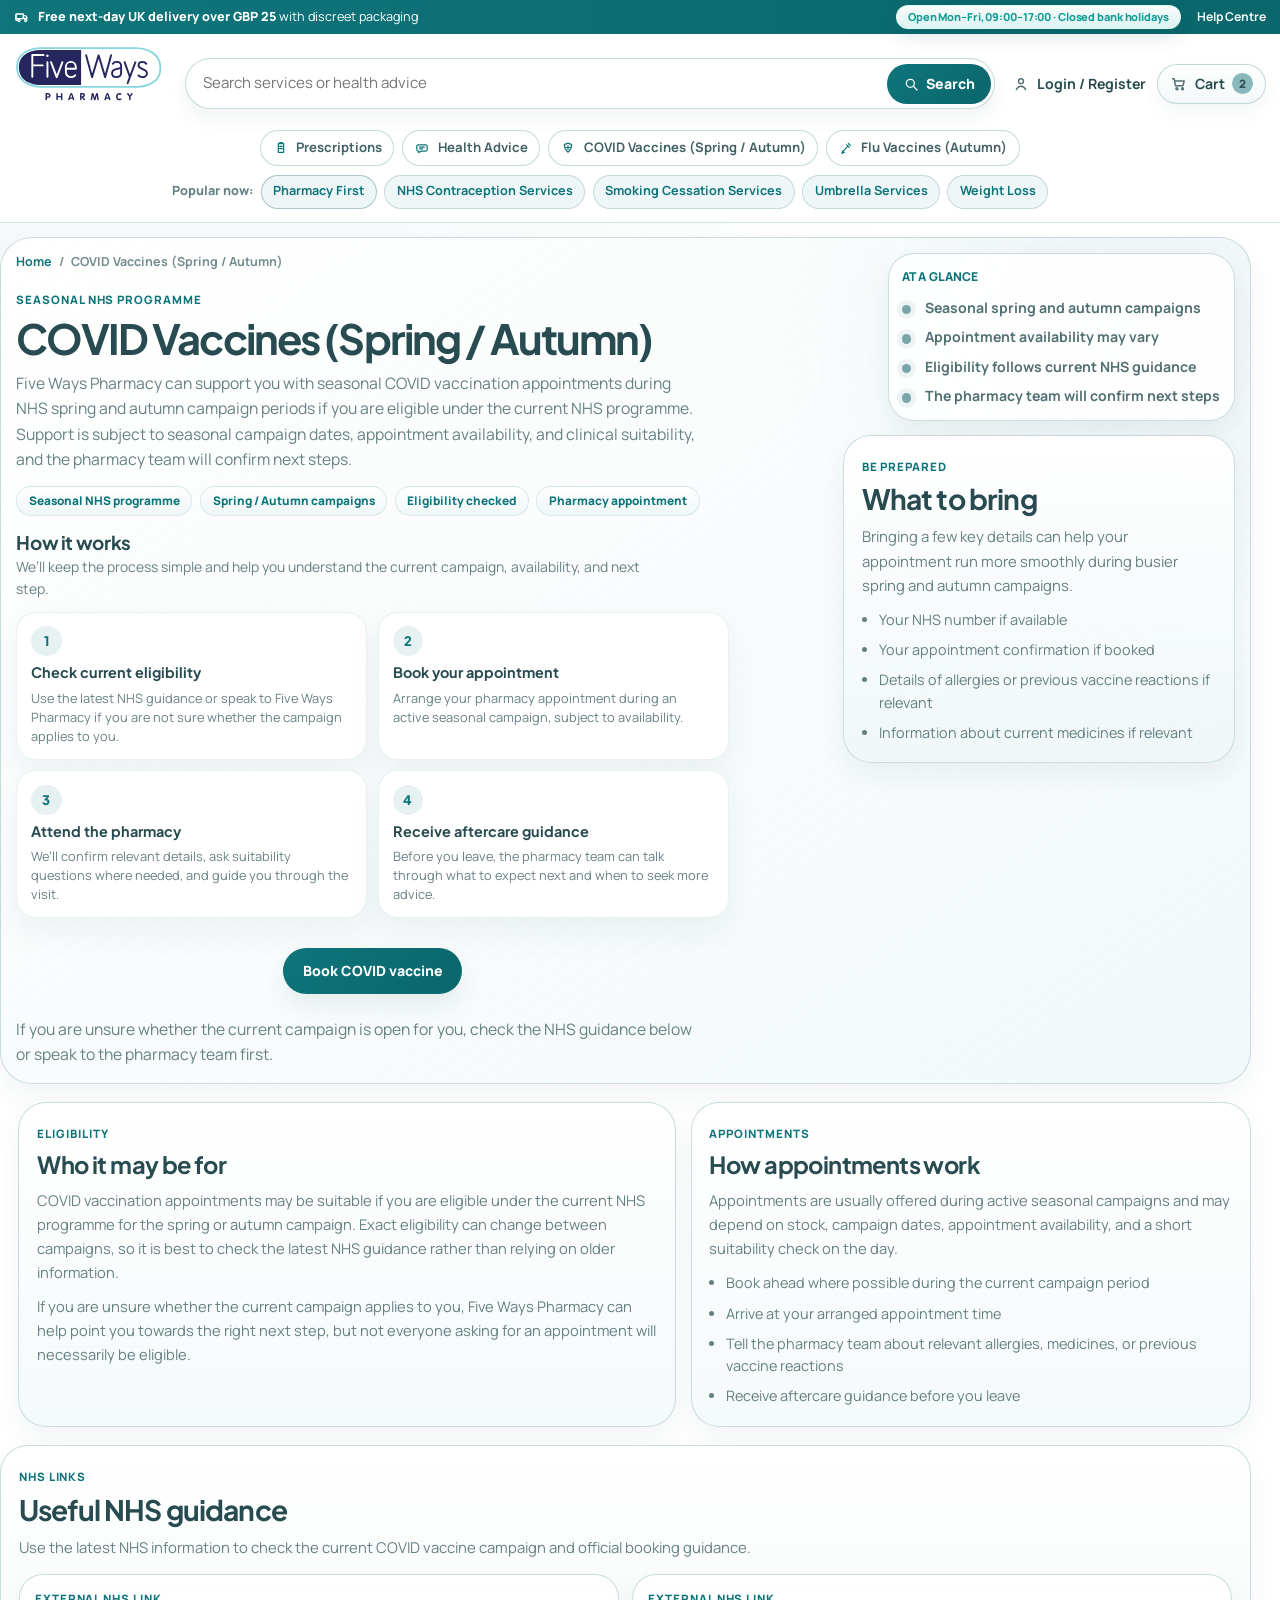
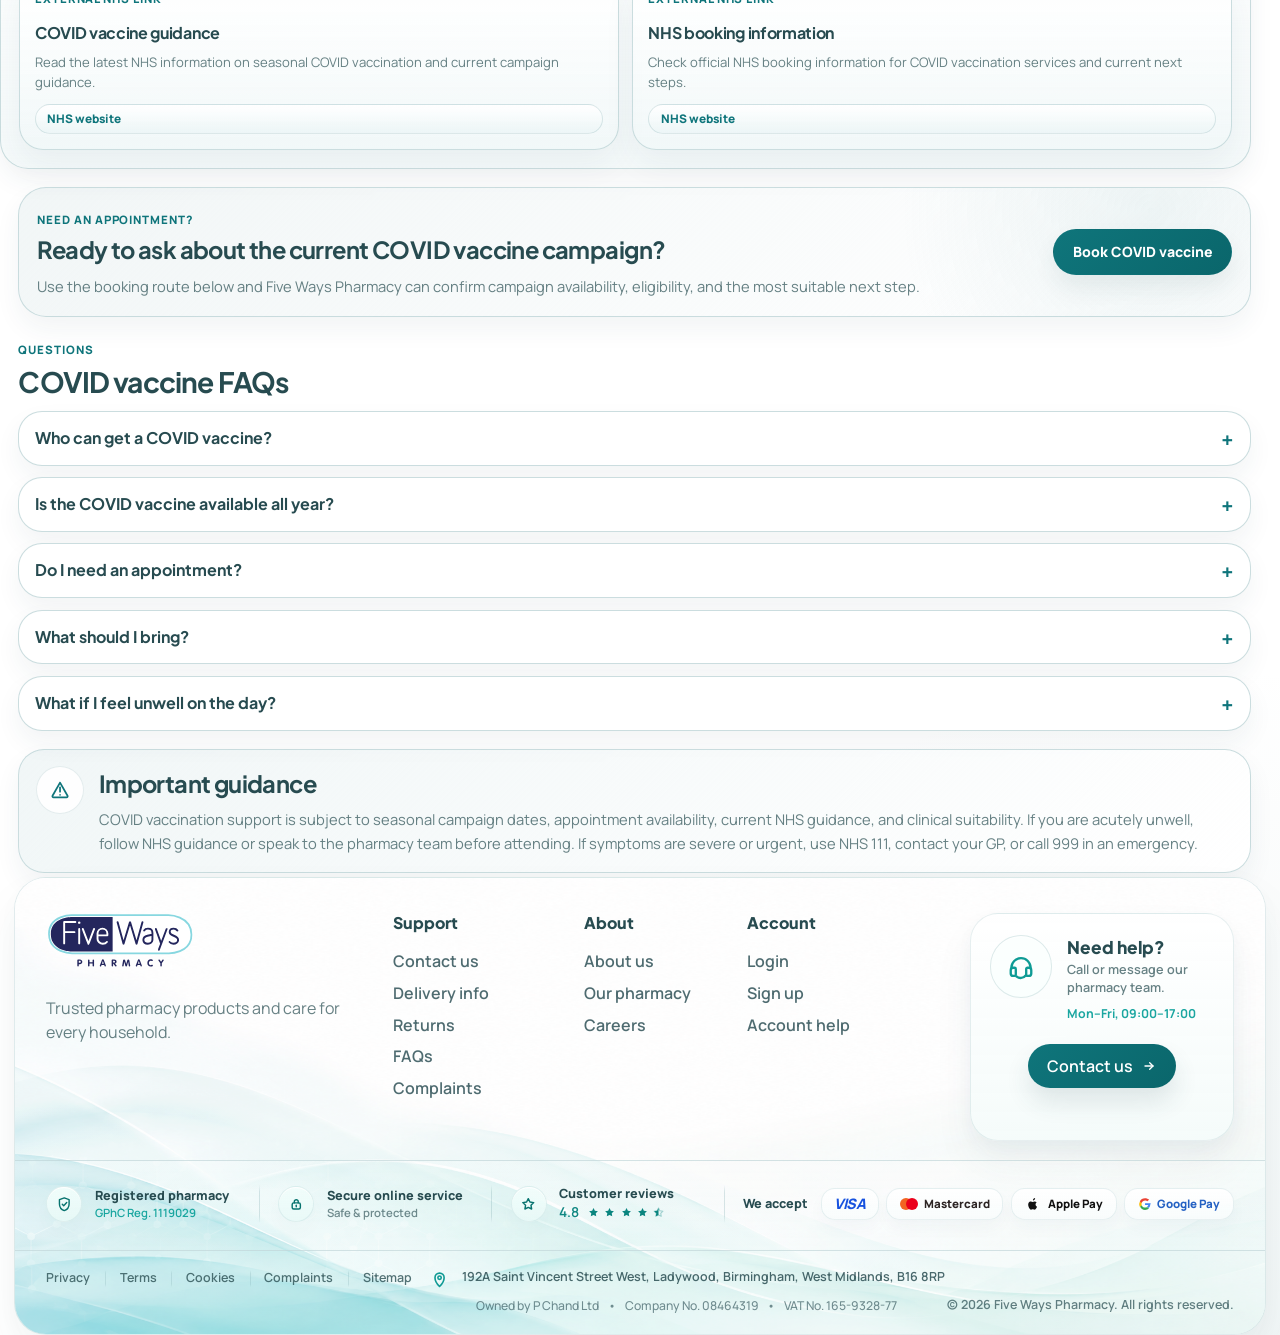
==== covid-vaccines/index.html @ c52b37bc "Expand Pharmacy First guidance and add support pages" ====
<!DOCTYPE html>
<html lang="en">
<head>
  <meta charset="UTF-8" />
  <meta name="viewport" content="width=device-width, initial-scale=1.0" />
  <title>COVID Vaccines (Spring / Autumn) | Five Ways Pharmacy</title>
  <meta
    name="description"
    content="Learn about seasonal COVID vaccination appointments at Five Ways Pharmacy, with eligibility, appointment guidance, and next-step support during NHS spring and autumn campaigns."
  />
  <link rel="preconnect" href="https://fonts.googleapis.com" />
  <link rel="preconnect" href="https://fonts.gstatic.com" crossorigin />
  <link
    href="https://fonts.googleapis.com/css2?family=Manrope:wght@400;500;600;700;800&family=Plus+Jakarta+Sans:wght@500;600;700;800&display=swap"
    rel="stylesheet"
  />
  <link rel="stylesheet" href="../styles.css" />
</head>
<body>
  <header class="site-header">
    <div class="top-strip">
      <div class="top-strip-inner container">
        <p class="top-strip-message">
          <svg viewBox="0 0 24 24" aria-hidden="true">
            <path d="M3 7.5h11v7H3z" />
            <path d="M14 10h3.2l2.3 2.6V14H14z" />
            <circle cx="7.5" cy="17" r="1.75" />
            <circle cx="17.5" cy="17" r="1.75" />
            <path d="M5.75 17H3V9.25" />
          </svg>
          <span><strong>Free next-day UK delivery over GBP 25</strong> with discreet packaging</span>
        </p>
        <div class="top-strip-links">
          <span class="top-strip-hours" aria-label="Opening hours">
            Open Mon&ndash;Fri, 09:00&ndash;17:00 &middot; Closed bank holidays
          </span>
          <a href="#" aria-label="Customer support">Help Centre</a>
        </div>
      </div>
    </div>

    <div class="header-shell container">
      <div class="header-main">
        <button
          class="mobile-menu-toggle"
          type="button"
          aria-label="Open menu"
          aria-expanded="false"
          aria-controls="mobile-menu-drawer"
          aria-haspopup="dialog"
        >
          <svg viewBox="0 0 24 24" aria-hidden="true">
            <path d="M4.5 7.25h15" />
            <path d="M4.5 12h15" />
            <path d="M4.5 16.75h15" />
          </svg>
        </button>

        <a class="brand" href="../index.html" aria-label="Five Ways Pharmacy home">
          <img
            class="brand-logo"
            src="../assets/brand/fiveways-logo-new.svg"
            alt="Five Ways Pharmacy"
            width="454"
            height="227"
          />
        </a>

        <form class="search-bar" role="search" aria-label="Site search">
          <label class="sr-only" for="site-search">Search services or health advice</label>
          <input
            id="site-search"
            type="search"
            placeholder="Search services or health advice"
            aria-label="Search services or health advice"
          />
          <button type="submit">
            <svg viewBox="0 0 24 24" aria-hidden="true">
              <circle cx="11" cy="11" r="6" />
              <path d="M16 16l5 5" />
            </svg>
            <span>Search</span>
          </button>
        </form>

        <nav class="header-actions" aria-label="User actions">
          <div class="header-account">
            <a class="header-action header-account__link" href="../account.html" aria-label="Login or register">
              <svg viewBox="0 0 24 24" aria-hidden="true">
                <circle cx="12" cy="8.25" r="3.25" />
                <path d="M5.75 19.5c1.35-3.05 4.05-4.6 6.25-4.6s4.9 1.55 6.25 4.6" />
              </svg>
              <span class="header-account__label">Login / Register</span>
            </a>

            <a class="header-action header-account__mobile-link" href="../account.html" aria-label="Login / Register">
              <svg viewBox="0 0 24 24" aria-hidden="true">
                <circle cx="12" cy="8.25" r="3.25" />
                <path d="M5.75 19.5c1.35-3.05 4.05-4.6 6.25-4.6s4.9 1.55 6.25 4.6" />
              </svg>
              <span class="sr-only">Login or register</span>
            </a>
          </div>

          <a href="#" class="cart-pill" aria-label="Shopping cart with 2 items">
            <svg viewBox="0 0 24 24" aria-hidden="true">
              <path d="M3.5 5h2l1.7 9.25h9.9L19 8H6.2" />
              <circle cx="9.25" cy="18.25" r="1.35" />
              <circle cx="16.7" cy="18.25" r="1.35" />
            </svg>
            <span class="cart-pill-label">Cart</span>
            <span class="cart-pill-count">2</span>
          </a>
        </nav>
      </div>

      <div class="header-browse">
        <nav class="category-nav" aria-label="Main categories">
          <div class="category-pill-dropdown category-pill-dropdown--desktop-hide">
            <a href="../pharmacy-services.html" aria-haspopup="true">
              <svg viewBox="0 0 24 24" aria-hidden="true">
                <path d="M8 5.5h8v13H8z" />
                <path d="M10 3.75h4" />
                <path d="M10 9.5h4" />
                <path d="M10 13h4" />
              </svg>
              <span>Pharmacy Services</span>
            </a>

            <div class="category-pill-dropdown-menu" aria-label="Pharmacy Services menu">
              <div class="category-pill-dropdown-section">
                <p>
                  <svg viewBox="0 0 24 24" aria-hidden="true">
                    <path d="M12 19.25c-4.1-2.4-6.75-4.85-6.75-8.2a3.8 3.8 0 0 1 3.95-3.8c1.25 0 2.2.5 2.8 1.35.6-.85 1.55-1.35 2.8-1.35a3.8 3.8 0 0 1 3.95 3.8c0 3.35-2.65 5.8-6.75 8.2Z" />
                    <path d="M12 9.6v4.1" />
                    <path d="M9.95 11.65h4.1" />
                  </svg>
                  <span>Free NHS services</span>
                </p>
                <a href="../pharmacy-first/" class="category-pill-dropdown-link">
                  <span>NHS Pharmacy First</span>
                  <span class="category-pill-free-badge">FREE</span>
                </a>
                <a href="#" class="category-pill-dropdown-link">
                  <span>Stop Smoking Clinic</span>
                  <span class="category-pill-free-badge">FREE</span>
                </a>
                <a href="#" class="category-pill-dropdown-link">
                  <span>Blood Pressure Check</span>
                  <span class="category-pill-free-badge">FREE</span>
                </a>
              </div>

              <div class="category-pill-dropdown-section">
                <p>
                  <svg viewBox="0 0 24 24" aria-hidden="true">
                    <path d="M4.75 13.5h8.2l5.3-6.25c.45-.55 1.35-.55 1.8 0 .4.5.35 1.2-.1 1.65l-4.2 4.6h3.5c.8 0 1.45.65 1.45 1.45s-.65 1.45-1.45 1.45h-3.5l4.2 4.6c.45.45.5 1.15.1 1.65-.45.55-1.35.55-1.8 0l-5.3-6.25h-8.2" />
                    <path d="M7.25 10.4l-2.5 2.1 2.5 2.1" />
                  </svg>
                  <span>Travel &amp; prevention</span>
                </p>
                <a href="#" class="category-pill-dropdown-link">Travel Vaccines</a>
                <a href="../flu-vaccines/" class="category-pill-dropdown-link">Flu Vaccine</a>
                <a href="#" class="category-pill-dropdown-link">Travel Health Advice</a>
              </div>

              <div class="category-pill-dropdown-section">
                <p>
                  <svg viewBox="0 0 24 24" aria-hidden="true">
                    <path d="M8 5.5h8v13H8z" />
                    <path d="M10 3.75h4" />
                    <path d="M10 9.5h4" />
                    <path d="M10 13h4" />
                  </svg>
                  <span>Prescriptions &amp; care</span>
                </p>
                <a href="#" class="category-pill-dropdown-link">Repeat Prescriptions</a>
                <a href="#" class="category-pill-dropdown-link">Private Consultations</a>
                <a href="#" class="category-pill-dropdown-link">Medicine Advice</a>
              </div>

              <div class="category-pill-dropdown-actions">
                <a href="#" class="category-pill-dropdown-link">
                  <svg viewBox="0 0 24 24" aria-hidden="true">
                    <rect x="4.75" y="4.75" width="5.5" height="5.5" rx="1.1" />
                    <rect x="13.75" y="4.75" width="5.5" height="5.5" rx="1.1" />
                    <rect x="4.75" y="13.75" width="5.5" height="5.5" rx="1.1" />
                    <rect x="13.75" y="13.75" width="5.5" height="5.5" rx="1.1" />
                  </svg>
                  <span>View all services</span>
                  <svg viewBox="0 0 24 24" aria-hidden="true">
                    <path d="M6 12h12" />
                    <path d="M13 7l5 5-5 5" />
                  </svg>
                </a>
                <a href="#" class="category-pill-dropdown-link">
                  <svg viewBox="0 0 24 24" aria-hidden="true">
                    <path d="M12 4.5 13.45 9l4.55 1.45-4.55 1.45L12 16.5l-1.45-4.6L6 10.45 10.55 9 12 4.5Z" />
                    <path d="M18.5 4.75 19 6.25l1.5.5-1.5.5-.5 1.5-.5-1.5-1.5-.5 1.5-.5.5-1.5Z" />
                  </svg>
                  <span>Five Ways Pharmacy AI Assistant</span>
                </a>
              </div>
            </div>
          </div>
          <div class="category-pill-dropdown category-pill-dropdown--compact category-pill-dropdown--prescriptions">
            <a href="../prescriptions.html" aria-haspopup="true">
              <svg viewBox="0 0 24 24" aria-hidden="true">
                <path d="M8 5.5h8v13H8z" />
                <path d="M10 3.75h4" />
                <path d="M10 9.5h4" />
                <path d="M10 13h4" />
              </svg>
              <span>Prescriptions</span>
            </a>

            <div class="category-pill-dropdown-menu category-pill-dropdown-menu--compact" aria-label="Prescriptions menu">
              <a href="../emergency-prescriptions.html" class="category-pill-dropdown-link">Emergency prescriptions</a>
              <a href="../repeat-prescriptions.html" class="category-pill-dropdown-link">Repeat prescriptions</a>
            </div>
          </div>
          <a href="../health-advice/">
            <svg viewBox="0 0 24 24" aria-hidden="true">
              <path d="M6.5 7.25h11a2.25 2.25 0 0 1 2.25 2.25v5a2.25 2.25 0 0 1-2.25 2.25H11l-4 2v-2H6.5A2.25 2.25 0 0 1 4.25 14.5v-5A2.25 2.25 0 0 1 6.5 7.25Z" />
              <path d="M8.5 10.75h7" />
              <path d="M8.5 13.25h4.5" />
            </svg>
            <span>Health Advice</span>
          </a>
          <a href="../index.html#shop-by-category" class="service-led-hidden" hidden>
            <svg viewBox="0 0 24 24" aria-hidden="true">
              <path d="M3.5 5h2l1.7 9.25h9.9L19 8H6.2" />
              <circle cx="9.25" cy="18.25" r="1.35" />
              <circle cx="16.7" cy="18.25" r="1.35" />
            </svg>
            <span>Over-the-counter Purchases</span>
          </a>
          <a href="../covid-vaccines/">
            <svg viewBox="0 0 24 24" aria-hidden="true">
              <path d="M12 4.75c1.95 1 3.95 1.45 5.45 1.7 0 6.2-3.45 10.05-5.45 11.8-2-1.75-5.45-5.6-5.45-11.8 1.5-.25 3.5-.7 5.45-1.7Z" />
              <path d="M12 8.75v5" />
              <path d="M9.5 11.25h5" />
            </svg>
            <span>COVID Vaccines (Spring / Autumn)</span>
          </a>
          <a href="../flu-vaccines/">
            <svg viewBox="0 0 24 24" aria-hidden="true">
              <path d="M15.5 5.25 18.75 8.5" />
              <path d="M8.4 15.85 15 9.25" />
              <path d="M6.4 17.85 8.4 15.85" />
              <path d="M12.9 7.35 16.65 11.1" />
              <path d="M9.55 18.45 5.9 20.1l1.65-3.65" />
            </svg>
            <span>Flu Vaccines (Autumn)</span>
          </a>
          <a href="#" class="category-pill-popular">
            <svg viewBox="0 0 24 24" aria-hidden="true">
              <path d="M12 4.75 13.35 9l4.25 1.35-4.25 1.35L12 15.95 10.65 11.7 6.4 10.35 10.65 9 12 4.75Z" />
              <path d="M18.4 5.35 18.8 6.6l1.25.4-1.25.4-.4 1.25-.4-1.25-1.25-.4 1.25-.4.4-1.25Z" />
            </svg>
            <span>Popular now</span>
          </a>
        </nav>

        <div class="quick-nav" aria-label="Popular shortcuts">
          <p>Popular now:</p>
          <a href="../pharmacy-first/" class="quick-pill quick-pill--featured">Pharmacy First</a>
          <a href="../nhs-contraception-services/" class="quick-pill">NHS Contraception Services</a>
          <a href="../stop-smoking-clinic/" class="quick-pill">Smoking Cessation Services</a>
          <a href="../umbrella-services/" class="quick-pill">Umbrella Services</a>
          <a href="../weight-loss-support/" class="quick-pill">Weight Loss</a>
        </div>
      </div>
    </div>
  </header>

  <div class="mobile-menu-shell" aria-hidden="true">
    <button class="mobile-menu-overlay" type="button" aria-label="Close menu"></button>
    <aside
      class="mobile-menu-drawer"
      id="mobile-menu-drawer"
      role="dialog"
      aria-modal="true"
      aria-hidden="true"
      aria-labelledby="mobile-menu-title"
    >
      <div class="mobile-menu-drawer-inner">
        <div class="mobile-menu-header">
          <div class="mobile-menu-header-copy">
            <img
              class="mobile-menu-logo"
              src="../assets/brand/fiveways-logo-new.svg"
              alt="Five Ways Pharmacy"
              width="454"
              height="227"
            />
          </div>
          <button class="mobile-menu-close" type="button" aria-label="Close menu">
            <svg viewBox="0 0 24 24" aria-hidden="true">
              <path d="M6.5 6.5 17.5 17.5" />
              <path d="M17.5 6.5 6.5 17.5" />
            </svg>
          </button>
        </div>

        <div class="mobile-menu-body">
          <section class="mobile-menu-section" aria-labelledby="mobile-menu-services">
            <h2 class="mobile-menu-section-title" id="mobile-menu-services">Services</h2>
            <div class="mobile-menu-links">
              <a href="../pharmacy-first/" class="mobile-menu-link">Pharmacy First</a>
              <a href="../stop-smoking-clinic/" class="mobile-menu-link">Smoking Cessation Services</a>
              <a href="../umbrella-services/" class="mobile-menu-link">Umbrella Services</a>
              <a href="../weight-loss-support/" class="mobile-menu-link">Weight Loss</a>
              <a href="../nhs-contraception-services/" class="mobile-menu-link">NHS Contraception Services</a>
              <a href="../prescriptions.html" class="mobile-menu-link">Prescriptions</a>
              <a href="../health-advice/" class="mobile-menu-link">Health Advice</a>
              <a href="../index.html#shop-by-category" class="mobile-menu-link service-led-hidden" hidden>Over-the-counter Purchases</a>
              <a href="../covid-vaccines/" class="mobile-menu-link">COVID Vaccines (Spring / Autumn)</a>
              <a href="../flu-vaccines/" class="mobile-menu-link">Flu Vaccines (Autumn)</a>
            </div>
          </section>

          <section class="mobile-menu-section" aria-labelledby="mobile-menu-account">
            <h2 class="mobile-menu-section-title" id="mobile-menu-account">Account</h2>
            <div class="mobile-menu-links">
              <a href="../login.html" class="mobile-menu-link">Login</a>
              <a href="../register.html" class="mobile-menu-link">Register</a>
              <a href="#" class="mobile-menu-link">Account help</a>
            </div>
          </section>

          <section class="mobile-menu-section" aria-labelledby="mobile-menu-support">
            <h2 class="mobile-menu-section-title" id="mobile-menu-support">Support</h2>
            <div class="mobile-menu-links">
              <a href="#" class="mobile-menu-link">Delivery info</a>
              <a href="#" class="mobile-menu-link">Returns</a>
              <a href="#" class="mobile-menu-link">FAQs</a>
              <a href="#" class="mobile-menu-link">Complaints</a>
            </div>
          </section>

          <aside class="mobile-menu-help-card" aria-label="Need help">
            <p class="mobile-menu-help-kicker">Need help?</p>
            <h3>Call or message our pharmacy team.</h3>
            <a href="#footer-help-card" class="mobile-menu-help-link">
              <span>Contact us</span>
              <span aria-hidden="true">&rarr;</span>
            </a>
          </aside>
          <button class="mobile-menu-close-button" type="button" aria-label="Close menu">
            Close menu
          </button>
        </div>
      </div>
    </aside>
  </div>

  <div class="compact-header" aria-label="Compact sticky site tools">
    <div class="compact-header-inner container">
      <a class="compact-brand" href="../index.html" aria-label="Five Ways Pharmacy home">
        <img
          class="compact-brand-logo"
          src="../assets/brand/fiveways-logo-new.svg"
          alt="Five Ways Pharmacy"
          width="454"
          height="227"
        />
      </a>
      <form class="compact-search" role="search" aria-label="Compact site search">
        <label class="sr-only" for="compact-site-search">Search services or health advice</label>
        <input
          id="compact-site-search"
          type="search"
          placeholder="Search services or health advice"
          aria-label="Search services or health advice"
        />
        <button type="submit">
          <svg viewBox="0 0 24 24" aria-hidden="true">
            <circle cx="11" cy="11" r="6" />
            <path d="M16 16l5 5" />
          </svg>
          <span>Search</span>
        </button>
      </form>
      <a href="../account.html" class="compact-account" aria-label="Login / Register">
        <svg viewBox="0 0 24 24" aria-hidden="true">
          <circle cx="12" cy="8.25" r="3.25" />
          <path d="M5.75 19.5c1.35-3.05 4.05-4.6 6.25-4.6s4.9 1.55 6.25 4.6" />
        </svg>
        <span class="compact-account-label">Login / Register</span>
      </a>
      <a href="#" class="compact-cart" aria-label="Shopping cart with 2 items">
        <svg viewBox="0 0 24 24" aria-hidden="true">
          <path d="M3.5 5h2l1.7 9.25h9.9L19 8H6.2" />
          <circle cx="9.25" cy="18.25" r="1.35" />
          <circle cx="16.7" cy="18.25" r="1.35" />
        </svg>
        <span class="compact-cart-label">Cart</span>
        <span class="compact-cart-count">2</span>
      </a>
    </div>
  </div>
  <div class="compact-header-sentinel" aria-hidden="true"></div>

  <main class="service-detail-page service-detail-page--covid-vaccines">
    <section class="service-detail-hero container">
      <div class="service-detail-hero-shell">
        <div class="service-detail-hero-copy">
          <nav class="service-detail-breadcrumb" aria-label="Breadcrumb">
            <a href="../index.html">Home</a>
            <span aria-hidden="true">/</span>
            <span aria-current="page">COVID Vaccines (Spring / Autumn)</span>
          </nav>
          <span class="section-kicker">Seasonal NHS programme</span>
          <h1>COVID Vaccines (Spring / Autumn)</h1>
          <p>
            Five Ways Pharmacy can support you with seasonal COVID vaccination appointments during NHS spring and autumn
            campaign periods if you are eligible under the current NHS programme. Support is subject to seasonal campaign
            dates, appointment availability, and clinical suitability, and the pharmacy team will confirm next steps.
          </p>
          <div class="service-detail-pill-row" aria-label="COVID vaccine highlights">
            <span>Seasonal NHS programme</span>
            <span>Spring / Autumn campaigns</span>
            <span>Eligibility checked</span>
            <span>Pharmacy appointment</span>
          </div>
          <div class="service-detail-hero-process" aria-labelledby="covid-vaccines-how-it-works">
            <div class="service-detail-hero-process__intro">
              <h2 id="covid-vaccines-how-it-works">How it works</h2>
              <p>We&rsquo;ll keep the process simple and help you understand the current campaign, availability, and next step.</p>
            </div>
            <div class="service-detail-hero-steps">
              <article class="service-detail-step-card service-detail-step-card--hero">
                <span class="service-detail-step-number">1</span>
                <h3>Check current eligibility</h3>
                <p>Use the latest NHS guidance or speak to Five Ways Pharmacy if you are not sure whether the campaign applies to you.</p>
              </article>
              <article class="service-detail-step-card service-detail-step-card--hero">
                <span class="service-detail-step-number">2</span>
                <h3>Book your appointment</h3>
                <p>Arrange your pharmacy appointment during an active seasonal campaign, subject to availability.</p>
              </article>
              <article class="service-detail-step-card service-detail-step-card--hero">
                <span class="service-detail-step-number">3</span>
                <h3>Attend the pharmacy</h3>
                <p>We&rsquo;ll confirm relevant details, ask suitability questions where needed, and guide you through the visit.</p>
              </article>
              <article class="service-detail-step-card service-detail-step-card--hero">
                <span class="service-detail-step-number">4</span>
                <h3>Receive aftercare guidance</h3>
                <p>Before you leave, the pharmacy team can talk through what to expect next and when to seek more advice.</p>
              </article>
            </div>
            <div class="service-detail-action-row service-detail-action-row--hero-process">
              <a href="#footer-help-card" class="service-detail-button service-detail-button--primary">Book COVID vaccine</a>
            </div>
            <p class="service-detail-action-note">
              If you are unsure whether the current campaign is open for you, check the NHS guidance below or speak to the pharmacy team first.
            </p>
          </div>
        </div>

        <div class="service-detail-hero-rail">
          <aside class="service-detail-hero-card" aria-label="COVID vaccine overview">
            <div class="service-detail-hero-card__body">
              <p class="service-detail-hero-card__eyebrow">At a glance</p>
              <ul class="service-detail-checklist">
                <li>Seasonal spring and autumn campaigns</li>
                <li>Appointment availability may vary</li>
                <li>Eligibility follows current NHS guidance</li>
                <li>The pharmacy team will confirm next steps</li>
              </ul>
            </div>
          </aside>

          <div class="service-detail-panel">
            <div class="service-detail-section-head service-detail-section-head--compact">
              <span class="section-kicker">Be prepared</span>
              <h2>What to bring</h2>
              <p>
                Bringing a few key details can help your appointment run more smoothly during busier spring and autumn campaigns.
              </p>
            </div>
            <ul class="service-detail-bullet-list">
              <li>Your NHS number if available</li>
              <li>Your appointment confirmation if booked</li>
              <li>Details of allergies or previous vaccine reactions if relevant</li>
              <li>Information about current medicines if relevant</li>
            </ul>
          </div>
        </div>
      </div>
    </section>

    <section class="service-detail-section container">
      <div class="service-detail-info-grid">
        <article class="service-detail-info-card">
          <span class="section-kicker">Eligibility</span>
          <h2>Who it may be for</h2>
          <p>
            COVID vaccination appointments may be suitable if you are eligible under the current NHS programme for the
            spring or autumn campaign. Exact eligibility can change between campaigns, so it is best to check the latest
            NHS guidance rather than relying on older information.
          </p>
          <p>
            If you are unsure whether the current campaign applies to you, Five Ways Pharmacy can help point you towards
            the right next step, but not everyone asking for an appointment will necessarily be eligible.
          </p>
        </article>

        <article class="service-detail-info-card">
          <span class="section-kicker">Appointments</span>
          <h2>How appointments work</h2>
          <p>
            Appointments are usually offered during active seasonal campaigns and may depend on stock, campaign dates,
            appointment availability, and a short suitability check on the day.
          </p>
          <ul class="service-detail-bullet-list">
            <li>Book ahead where possible during the current campaign period</li>
            <li>Arrive at your arranged appointment time</li>
            <li>Tell the pharmacy team about relevant allergies, medicines, or previous vaccine reactions</li>
            <li>Receive aftercare guidance before you leave</li>
          </ul>
        </article>
      </div>
    </section>

    <section class="service-detail-section container">
      <div class="service-detail-panel">
        <div class="service-detail-section-head service-detail-section-head--compact">
          <span class="section-kicker">NHS links</span>
          <h2>Useful NHS guidance</h2>
          <p>
            Use the latest NHS information to check the current COVID vaccine campaign and official booking guidance.
          </p>
        </div>
        <div class="service-detail-guidance-grid">
          <a class="service-detail-condition-card" href="https://www.nhs.uk/vaccinations/covid-19-vaccine/" aria-label="Open NHS COVID vaccine guidance">
            <span class="section-kicker">External NHS link</span>
            <h3>COVID vaccine guidance</h3>
            <p>Read the latest NHS information on seasonal COVID vaccination and current campaign guidance.</p>
            <span class="service-detail-condition-pill">NHS website</span>
          </a>

          <a class="service-detail-condition-card" href="https://www.nhs.uk/nhs-services/vaccination-and-booking-services/book-covid-19-vaccination/" aria-label="Open NHS COVID vaccination booking guidance">
            <span class="section-kicker">External NHS link</span>
            <h3>NHS booking information</h3>
            <p>Check official NHS booking information for COVID vaccination services and current next steps.</p>
            <span class="service-detail-condition-pill">NHS website</span>
          </a>
        </div>
      </div>
    </section>

    <section class="service-detail-section container" id="covid-vaccines-start">
      <div class="service-detail-cta-panel">
        <div class="service-detail-cta-copy">
          <span class="section-kicker">Need an appointment?</span>
          <h2>Ready to ask about the current COVID vaccine campaign?</h2>
          <p>
            Use the booking route below and Five Ways Pharmacy can confirm campaign availability, eligibility, and the most suitable next step.
          </p>
        </div>
        <div class="service-detail-action-row service-detail-action-row--cta">
          <a href="#footer-help-card" class="service-detail-button service-detail-button--primary">Book COVID vaccine</a>
        </div>
      </div>
    </section>

    <section class="service-detail-section container">
      <div class="service-detail-section-head">
        <span class="section-kicker">Questions</span>
        <h2>COVID vaccine FAQs</h2>
      </div>
      <div class="service-detail-faq-list">
        <details class="service-detail-faq-item">
          <summary>Who can get a COVID vaccine?</summary>
          <p>
            Availability depends on the current NHS spring or autumn programme. Eligibility can change, so check the latest
            NHS guidance or speak to Five Ways Pharmacy for help with the next step.
          </p>
        </details>
        <details class="service-detail-faq-item">
          <summary>Is the COVID vaccine available all year?</summary>
          <p>
            COVID vaccination is generally offered through seasonal spring and autumn campaigns rather than as a year-round service.
            Campaign dates and availability can vary.
          </p>
        </details>
        <details class="service-detail-faq-item">
          <summary>Do I need an appointment?</summary>
          <p>
            An appointment is usually recommended. Five Ways Pharmacy can confirm the current booking route and whether appointments
            are available during the active campaign.
          </p>
        </details>
        <details class="service-detail-faq-item">
          <summary>What should I bring?</summary>
          <p>
            Bring your NHS number if you have it, any booking confirmation, and relevant information about current medicines,
            allergies, or previous vaccine reactions.
          </p>
        </details>
        <details class="service-detail-faq-item">
          <summary>What if I feel unwell on the day?</summary>
          <p>
            If you are acutely unwell, follow NHS guidance or speak to the pharmacy team before attending. In some situations,
            it may be safer to rearrange the appointment.
          </p>
        </details>
      </div>
    </section>

    <section class="service-detail-section container">
      <div class="service-detail-alert">
        <span class="service-detail-alert__icon" aria-hidden="true">
          <svg viewBox="0 0 24 24">
            <path d="M12 3.9 3.85 18.2A1.2 1.2 0 0 0 4.9 20h14.2a1.2 1.2 0 0 0 1.05-1.8Z" />
            <path d="M12 9v4.75" />
            <circle cx="12" cy="17.3" r="0.9" fill="currentColor" stroke="none" />
          </svg>
        </span>
        <div class="service-detail-alert__copy">
          <h2>Important guidance</h2>
          <p>
            COVID vaccination support is subject to seasonal campaign dates, appointment availability, current NHS guidance,
            and clinical suitability. If you are acutely unwell, follow NHS guidance or speak to the pharmacy team before
            attending. If symptoms are severe or urgent, use NHS 111, contact your GP, or call 999 in an emergency.
          </p>
        </div>
      </div>
    </section>
  </main>

  <footer class="site-footer">
    <div class="container">
      <div class="footer-shell">
        <div class="footer-top">
          <div class="footer-brand-block">
            <a class="brand footer-brand" href="../index.html" aria-label="Five Ways Pharmacy home">
              <img
                class="brand-logo"
                src="../assets/brand/fiveways-logo-new.svg"
                alt="Five Ways Pharmacy"
                width="454"
                height="227"
              />
            </a>
            <p>Trusted pharmacy products and care for every household.</p>
          </div>
          <div class="footer-nav-shell">
            <div class="footer-nav">
              <details class="footer-nav-column footer-nav-column--shop footer-nav-accordion service-led-hidden" open hidden>
                <summary class="footer-nav-toggle">
                  <span>Shop</span>
                  <svg viewBox="0 0 24 24" aria-hidden="true">
                    <path d="M7 10.5 12 15l5-4.5" />
                  </svg>
                </summary>
                <div class="footer-nav-links">
                  <a href="#">All products</a>
                  <a href="#">Best sellers</a>
                  <a href="#">Offers</a>
                  <a href="#">Pharmacy services</a>
                  <a href="#">Prescriptions</a>
                </div>
              </details>
              <details class="footer-nav-column footer-nav-accordion" open>
                <summary class="footer-nav-toggle">
                  <span>Support</span>
                  <svg viewBox="0 0 24 24" aria-hidden="true">
                    <path d="M7 10.5 12 15l5-4.5" />
                  </svg>
                </summary>
                <div class="footer-nav-links">
                  <a href="#">Contact us</a>
                  <a href="#">Delivery info</a>
                  <a href="#">Returns</a>
                  <a href="#">FAQs</a>
                  <a href="#">Complaints</a>
                </div>
              </details>
              <details class="footer-nav-column footer-nav-accordion" open>
                <summary class="footer-nav-toggle">
                  <span>About</span>
                  <svg viewBox="0 0 24 24" aria-hidden="true">
                    <path d="M7 10.5 12 15l5-4.5" />
                  </svg>
                </summary>
                <div class="footer-nav-links">
                  <a href="#">About us</a>
                  <a href="#">Our pharmacy</a>
                  <a href="#" class="footer-link--desktop-hide">Blog</a>
                  <a href="#">Careers</a>
                </div>
              </details>
              <details class="footer-nav-column footer-nav-accordion" open>
                <summary class="footer-nav-toggle">
                  <span>Account</span>
                  <svg viewBox="0 0 24 24" aria-hidden="true">
                    <path d="M7 10.5 12 15l5-4.5" />
                  </svg>
                </summary>
                <div class="footer-nav-links">
                  <a href="#">Login</a>
                  <a href="#">Sign up</a>
                  <a href="#">Account help</a>
                </div>
              </details>
            </div>
          </div>
          <aside class="footer-help-card" id="footer-help-card">
            <div class="footer-help-head">
              <span class="footer-help-icon" aria-hidden="true">
                <svg viewBox="0 0 24 24">
                  <path d="M4.8 12.6a7.2 7.2 0 0 1 14.4 0" />
                  <path d="M6.3 12.55h-.1a1.9 1.9 0 0 0-1.9 1.9v2.35a1.9 1.9 0 0 0 1.9 1.9h.95a.95.95 0 0 0 .95-.95v-4.24a.95.95 0 0 0-.95-.95Z" />
                  <path d="M17.7 12.55h.1a1.9 1.9 0 0 1 1.9 1.9v2.35a1.9 1.9 0 0 1-1.9 1.9h-.95a.95.95 0 0 1-.95-.95v-4.24a.95.95 0 0 1 .95-.95Z" />
                  <path d="M8.55 19.05a4.7 4.7 0 0 0 6.9-.7" />
                </svg>
              </span>
              <div class="footer-help-copy">
                <h4>Need help?</h4>
                <p class="footer-help-support">Call or message our pharmacy team.</p>
                <p class="footer-help-hours">Mon&ndash;Fri, 09:00&ndash;17:00</p>
              </div>
            </div>
            <a class="footer-help-cta" href="#footer-help-card">
              <span>Contact us</span>
              <svg viewBox="0 0 24 24" aria-hidden="true">
                <path d="M6 12h12" />
                <path d="M13 7l5 5-5 5" />
              </svg>
            </a>
          </aside>
        </div>
        <div class="footer-middle-strip">
          <article class="footer-strip-feature">
            <span class="footer-strip-icon" aria-hidden="true">
              <svg viewBox="0 0 24 24">
                <path d="M12 3.75 18.25 6v5.55c0 4.32-2.75 7.35-6.25 8.7-3.5-1.35-6.25-4.38-6.25-8.7V6Z" />
                <path d="m9.45 12 1.8 1.8 3.9-4.05" />
              </svg>
            </span>
            <div class="footer-strip-copy footer-strip-copy--registered">
              <strong>Registered pharmacy</strong>
              <small>GPhC Reg. 1119029</small>
            </div>
          </article>
          <article class="footer-strip-feature">
            <span class="footer-strip-icon" aria-hidden="true">
              <svg viewBox="0 0 24 24">
                <rect x="6.7" y="10.2" width="10.6" height="7.9" rx="2" />
                <path d="M9.45 10.2V8.65a2.55 2.55 0 1 1 5.1 0v1.55" />
                <path d="M12 13.3v1.8" />
              </svg>
            </span>
            <div class="footer-strip-copy">
              <strong>Secure online service</strong>
              <small>Safe &amp; protected</small>
            </div>
          </article>
          <article class="footer-strip-feature">
            <span class="footer-strip-icon" aria-hidden="true">
              <svg viewBox="0 0 24 24">
                <path d="m12 4.7 2.15 4.43 4.9.72-3.53 3.45.83 4.8L12 16l-4.35 2.1.83-4.8-3.53-3.45 4.9-.72Z" />
              </svg>
            </span>
            <div class="footer-strip-copy">
              <strong>Customer reviews</strong>
              <small class="footer-review-line">
                <span class="footer-review-value">4.8</span>
                <span class="footer-review-stars" aria-hidden="true">
                  <svg class="footer-review-star footer-review-star--full" viewBox="0 0 24 24">
                    <path class="footer-review-star-fill" d="m12 4.7 2.15 4.43 4.9.72-3.53 3.45.83 4.8L12 16l-4.35 2.1.83-4.8-3.53-3.45 4.9-.72Z" />
                  </svg>
                  <svg class="footer-review-star footer-review-star--full" viewBox="0 0 24 24">
                    <path class="footer-review-star-fill" d="m12 4.7 2.15 4.43 4.9.72-3.53 3.45.83 4.8L12 16l-4.35 2.1.83-4.8-3.53-3.45 4.9-.72Z" />
                  </svg>
                  <svg class="footer-review-star footer-review-star--full" viewBox="0 0 24 24">
                    <path class="footer-review-star-fill" d="m12 4.7 2.15 4.43 4.9.72-3.53 3.45.83 4.8L12 16l-4.35 2.1.83-4.8-3.53-3.45 4.9-.72Z" />
                  </svg>
                  <svg class="footer-review-star footer-review-star--full" viewBox="0 0 24 24">
                    <path class="footer-review-star-fill" d="m12 4.7 2.15 4.43 4.9.72-3.53 3.45.83 4.8L12 16l-4.35 2.1.83-4.8-3.53-3.45 4.9-.72Z" />
                  </svg>
                  <svg class="footer-review-star footer-review-star--half" viewBox="0 0 24 24">
                    <defs>
                      <clipPath id="footer-review-half-clip">
                        <rect x="0" y="0" width="12" height="24" />
                      </clipPath>
                    </defs>
                    <path class="footer-review-star-outline" d="m12 4.7 2.15 4.43 4.9.72-3.53 3.45.83 4.8L12 16l-4.35 2.1.83-4.8-3.53-3.45 4.9-.72Z" />
                    <path class="footer-review-star-half-fill" clip-path="url(#footer-review-half-clip)" d="m12 4.7 2.15 4.43 4.9.72-3.53 3.45.83 4.8L12 16l-4.35 2.1.83-4.8-3.53-3.45 4.9-.72Z" />
                  </svg>
                </span>
              </small>
            </div>
          </article>
          <div class="footer-strip-feature footer-strip-feature--payments">
            <strong class="footer-strip-pay-label">We accept</strong>
            <div class="footer-payment-badges" aria-label="Accepted payment methods">
              <span class="footer-payment-badge footer-payment-badge--visa">
                <span class="footer-payment-logo footer-payment-logo--visa" aria-hidden="true">VISA</span>
              </span>
              <span class="footer-payment-badge footer-payment-badge--mastercard">
                <span class="footer-payment-mark footer-payment-mark--mc" aria-hidden="true"></span>
                <span>Mastercard</span>
              </span>
              <span class="footer-payment-badge footer-payment-badge--apple">
                <svg class="footer-payment-logo footer-payment-logo--apple" viewBox="0 0 24 24" aria-hidden="true">
                  <path d="M15.18 12.55c.02 2.2 1.93 2.93 1.95 2.94-.02.05-.31 1.04-.99 2.05-.59.88-1.21 1.76-2.19 1.78-.95.02-1.26-.56-2.35-.56-1.09 0-1.44.54-2.33.58-.94.04-1.66-.95-2.26-1.82-1.23-1.79-2.17-5.05-.91-7.22.63-1.08 1.75-1.76 2.97-1.78.92-.02 1.8.62 2.35.62.55 0 1.58-.77 2.66-.65.45.02 1.71.18 2.52 1.36-.07.04-1.49.87-1.47 2.7ZM13.87 6.1c.5-.6.85-1.42.76-2.24-.72.03-1.59.48-2.11 1.08-.46.54-.87 1.38-.76 2.19.79.06 1.6-.4 2.11-1.03Z" />
                </svg>
                <span>Apple Pay</span>
              </span>
              <span class="footer-payment-badge footer-payment-badge--google">
                <svg class="footer-payment-logo footer-payment-logo--google" viewBox="0 0 24 24" aria-hidden="true">
                  <path fill="#4285F4" d="M21.6 12.23c0-.67-.06-1.17-.18-1.7H12v3.21h5.53c-.11.8-.7 2-2.01 2.81l-.02.11 2.61 2.02.18.02c1.69-1.56 2.66-3.85 2.66-6.47Z" />
                  <path fill="#34A853" d="M12 22c2.7 0 4.96-.9 6.62-2.45l-3.15-2.44c-.84.58-1.96.98-3.47.98-2.64 0-4.88-1.74-5.68-4.15l-.1.01-2.71 2.1-.03.1A10 10 0 0 0 12 22Z" />
                  <path fill="#FBBC05" d="M6.32 13.94A5.99 5.99 0 0 1 6 12c0-.67.12-1.31.31-1.94l-.01-.13-2.75-2.14-.09.04A10 10 0 0 0 2 12c0 1.59.38 3.09 1.06 4.42l3.26-2.48Z" />
                  <path fill="#EA4335" d="M12 5.91c1.92 0 3.21.83 3.95 1.52l2.88-2.81C16.96 2.88 14.7 2 12 2a10 10 0 0 0-8.94 5.58l3.18 2.47c.81-2.41 3.05-4.14 5.76-4.14Z" />
                </svg>
                <span>Google Pay</span>
              </span>
            </div>
          </div>
        </div>
        <div class="footer-bottom">
          <div class="footer-bottom-main">
            <div class="footer-legal-links">
              <a href="#">Privacy</a>
              <a href="#">Terms</a>
              <a href="#">Cookies</a>
              <a href="#">Complaints</a>
              <a href="#">Sitemap</a>
            </div>
            <div class="footer-address">
              <span class="footer-address-icon" aria-hidden="true">
                <svg viewBox="0 0 24 24">
                  <path d="M12 21s-5.2-5.07-5.2-10a5.2 5.2 0 1 1 10.4 0c0 4.93-5.2 10-5.2 10Z" />
                  <circle cx="12" cy="11" r="1.9" />
                </svg>
              </span>
              <p>192A Saint Vincent Street West, Ladywood, Birmingham, West Midlands, B16 8RP</p>
            </div>
            <div class="footer-copyright">
              <p>&copy; 2026 Five Ways Pharmacy. All rights reserved.</p>
            </div>
          </div>
          <p class="footer-company-details">
            Owned by P Chand Ltd <span>&bull;</span> Company No. 08464319 <span>&bull;</span> VAT No. 165-9328-77
          </p>
        </div>
      </div>
    </div>
  </footer>

  <script>
    (() => {
      const sentinel = document.querySelector(".compact-header-sentinel");
      if (!sentinel) return;

      const stickyOffset = 10;
      let stickyThreshold = 0;
      let scrollFrame = null;
      let measureFrame = null;

      const toggleStickyHeader = (active) => {
        document.body.classList.toggle("compact-header-active", active);
      };

      const measureStickyThreshold = () => {
        stickyThreshold = Math.max(0, Math.round(sentinel.getBoundingClientRect().top + window.scrollY - stickyOffset));
      };

      const syncStickyHeader = () => {
        toggleStickyHeader(window.scrollY >= stickyThreshold);
      };

      const requestStickySync = () => {
        if (scrollFrame !== null) return;

        scrollFrame = window.requestAnimationFrame(() => {
          scrollFrame = null;
          syncStickyHeader();
        });
      };

      const requestStickyMeasure = () => {
        if (measureFrame !== null) return;

        measureFrame = window.requestAnimationFrame(() => {
          measureFrame = null;
          measureStickyThreshold();
          syncStickyHeader();
        });
      };

      measureStickyThreshold();
      syncStickyHeader();

      window.addEventListener("scroll", requestStickySync, { passive: true });
      window.addEventListener("resize", requestStickyMeasure);
      window.addEventListener("orientationchange", requestStickyMeasure);
      window.addEventListener("load", requestStickyMeasure, { once: true });
    })();

    (() => {
      const footerAccordions = Array.from(document.querySelectorAll(".footer-nav-accordion"));
      const footerAccordionViewport = window.matchMedia("(max-width: 980px)");
      let accordionMode = null;

      if (!footerAccordions.length) return;

      const syncFooterAccordions = () => {
        const nextMode = footerAccordionViewport.matches ? "mobile" : "desktop";
        if (nextMode === accordionMode) return;

        accordionMode = nextMode;

        footerAccordions.forEach((accordion) => {
          if (nextMode === "desktop") {
            accordion.setAttribute("open", "");
            return;
          }

          accordion.removeAttribute("open");
        });
      };

      syncFooterAccordions();

      if (typeof footerAccordionViewport.addEventListener === "function") {
        footerAccordionViewport.addEventListener("change", syncFooterAccordions);
      } else if (typeof footerAccordionViewport.addListener === "function") {
        footerAccordionViewport.addListener(syncFooterAccordions);
      }
    })();

    (() => {
      const menuToggle = document.querySelector(".mobile-menu-toggle");
      const menuShell = document.querySelector(".mobile-menu-shell");
      const menuDrawer = document.querySelector(".mobile-menu-drawer");
      const menuOverlay = document.querySelector(".mobile-menu-overlay");
      const menuClose = document.querySelector(".mobile-menu-close");
      const menuCloseButton = document.querySelector(".mobile-menu-close-button");

      if (!menuToggle || !menuShell || !menuDrawer || !menuOverlay || !menuClose) return;

      const mobileViewport = window.matchMedia("(max-width: 768px)");
      let lastFocusedElement = null;

      const closeMenu = ({ restoreFocus = true } = {}) => {
        document.body.classList.remove("mobile-menu-open");
        menuShell.setAttribute("aria-hidden", "true");
        menuDrawer.setAttribute("aria-hidden", "true");
        menuToggle.setAttribute("aria-expanded", "false");

        if (restoreFocus && lastFocusedElement instanceof HTMLElement) {
          lastFocusedElement.focus();
        }

        lastFocusedElement = null;
      };

      const openMenu = () => {
        if (!mobileViewport.matches) return;

        lastFocusedElement = document.activeElement instanceof HTMLElement ? document.activeElement : null;

        document.body.classList.add("mobile-menu-open");
        menuShell.setAttribute("aria-hidden", "false");
        menuDrawer.setAttribute("aria-hidden", "false");
        menuToggle.setAttribute("aria-expanded", "true");

        requestAnimationFrame(() => {
          menuClose.focus();
        });
      };

      const toggleMenu = () => {
        if (document.body.classList.contains("mobile-menu-open")) {
          closeMenu();
          return;
        }

        openMenu();
      };

      menuToggle.addEventListener("click", toggleMenu);
      menuClose.addEventListener("click", () => closeMenu());
      menuCloseButton?.addEventListener("click", () => closeMenu());
      menuOverlay.addEventListener("click", () => closeMenu({ restoreFocus: false }));

      menuShell.querySelectorAll("a").forEach((link) => {
        link.addEventListener("click", () => closeMenu({ restoreFocus: false }));
      });

      document.addEventListener("keydown", (event) => {
        if (event.key === "Escape" && document.body.classList.contains("mobile-menu-open")) {
          closeMenu();
        }
      });

      const syncMenuToViewport = () => {
        if (mobileViewport.matches) return;
        closeMenu({ restoreFocus: false });
      };

      if (typeof mobileViewport.addEventListener === "function") {
        mobileViewport.addEventListener("change", syncMenuToViewport);
      } else if (typeof mobileViewport.addListener === "function") {
        mobileViewport.addListener(syncMenuToViewport);
      }
    })();
  </script>
</body>
</html>
---- styles.css ----
:root {
  --brand-primary: #89b7bc;
  --brand-secondary: #79a6ab;
  --background-soft: #eaf4f5;
  --text-dark: #274b50;
  --border-soft: #bdd4d7;
  --deep-teal: #0f757b;
  --deep-teal-strong: #0a666b;
  --primary-rgb: 137, 183, 188;
  --secondary-rgb: 121, 166, 171;
  --bgsoft-rgb: 234, 244, 245;
  --textdark-rgb: 39, 75, 80;
  --bordersoft-rgb: 189, 212, 215;
  --bg: #ffffff;
  --surface: #ffffff;
  --text: var(--text-dark);
  --muted: rgba(var(--textdark-rgb), 0.7);
  --line: rgba(var(--bordersoft-rgb), 0.88);
  --shadow: 0 22px 48px rgba(var(--textdark-rgb), 0.08);
  --shadow-soft: 0 14px 32px rgba(var(--textdark-rgb), 0.06);
  --shadow-card: 0 12px 26px rgba(var(--textdark-rgb), 0.06);
  --shadow-card-hover: 0 20px 34px rgba(var(--textdark-rgb), 0.11);
  --focus-ring: 0 0 0 4px rgba(var(--secondary-rgb), 0.24);
  --sticky-header-height: 66px;
  --sticky-header-height-mobile: 60px;
  --radius-xl: 28px;
  --radius-lg: 24px;
  --radius-md: 18px;
  --radius-sm: 14px;
}

html {
  scroll-padding-top: calc(var(--sticky-header-height) + 12px);
}

* {
  box-sizing: border-box;
}

body {
  margin: 0;
  background:
    radial-gradient(circle at 4% -8%, rgba(var(--primary-rgb), 0.16), transparent 28%),
    radial-gradient(circle at 96% 104%, rgba(var(--secondary-rgb), 0.12), transparent 24%),
    var(--bg);
  color: var(--text);
  font-family: "Manrope", sans-serif;
  line-height: 1.5;
  overflow-x: hidden;
}

body.mobile-menu-open {
  overflow: hidden;
}

img {
  max-width: 100%;
}

a {
  color: inherit;
  text-decoration: none;
  transition: color 0.2s ease, transform 0.2s ease, border-color 0.2s ease, box-shadow 0.2s ease;
}

button,
input {
  font: inherit;
}

a:focus-visible,
button:focus-visible,
input:focus-visible {
  outline: none;
  box-shadow: var(--focus-ring);
}

svg {
  flex: 0 0 auto;
}

.sr-only {
  position: absolute;
  width: 1px;
  height: 1px;
  padding: 0;
  margin: -1px;
  overflow: hidden;
  clip: rect(0, 0, 0, 0);
  white-space: nowrap;
  border: 0;
}

/* Service-led pages temporarily hide shop/category-led UI without deleting it. */
.service-led-hidden {
  display: none !important;
}

@media (min-width: 769px) {
  .home-showcase--service-led {
    align-items: stretch;
  }

  .home-showcase--service-led > .home-main-stack {
    align-self: stretch;
  }

  .home-showcase--service-led > .home-main-stack > .hero-panel.hero-carousel {
    height: 100%;
    aspect-ratio: auto;
  }
}

.container {
  width: min(1360px, calc(100% - 1.8rem));
  margin: 0 auto;
}

@media (min-width: 1500px) {
  .site-header .container,
  .home-showcase.hero.container {
    width: min(1480px, calc(100% - 3rem));
  }

  .home-showcase.hero {
    grid-template-columns: minmax(0, 1fr) 338px;
    gap: 0.96rem;
  }
}

@media (min-width: 1800px) {
  .site-header .container,
  .home-showcase.hero.container {
    width: min(1560px, calc(100% - 4rem));
  }

  .home-showcase.hero {
    grid-template-columns: minmax(0, 1fr) 348px;
    gap: 1.06rem;
  }
}

.site-header {
  position: relative;
  z-index: 20;
  background: rgba(255, 255, 255, 0.95);
  border-bottom: 1px solid rgba(var(--bordersoft-rgb), 0.72);
  backdrop-filter: blur(12px);
}

.top-strip {
  background: linear-gradient(90deg, var(--deep-teal), var(--deep-teal-strong));
  color: #ffffff;
}

.top-strip-inner {
  min-height: 34px;
  display: flex;
  align-items: center;
  justify-content: space-between;
  gap: 0.8rem;
}

.top-strip-message {
  display: flex;
  align-items: center;
  gap: 0.46rem;
  margin: 0;
  font-size: 0.79rem;
  white-space: nowrap;
}

.top-strip-message svg,
.search-bar button svg,
.header-action svg,
.cart-pill svg,
.category-nav a svg,
.hero-trust-card svg,
.hero-link svg,
.side-card-cta svg,
.side-card-icon svg,
.section-head a svg,
.category-arrow svg,
.compact-search button svg,
.compact-account svg,
.compact-cart svg {
  width: 16px;
  height: 16px;
  stroke: currentColor;
  stroke-width: 1.9;
  fill: none;
  stroke-linecap: round;
  stroke-linejoin: round;
}

.top-strip-message strong {
  font-weight: 800;
}

.top-strip-links {
  display: flex;
  align-items: center;
  justify-content: flex-end;
  gap: 1rem;
}

.top-strip-hours {
  display: inline-flex;
  align-items: center;
  justify-content: center;
  padding: 0.26rem 0.68rem;
  border-radius: 999px;
  border: 1px solid rgba(211, 255, 249, 0.72);
  background: linear-gradient(180deg, rgba(255, 255, 255, 0.98), rgba(239, 255, 252, 0.92));
  box-shadow:
    inset 0 1px 0 rgba(255, 255, 255, 0.32),
    0 8px 18px rgba(4, 57, 62, 0.12);
  color: #149d97;
  font-size: 0.69rem;
  font-weight: 800;
  line-height: 1.18;
  letter-spacing: -0.01em;
  text-align: center;
}

.top-strip-links a {
  font-size: 0.76rem;
  font-weight: 700;
  opacity: 0.96;
}

.top-strip-links a:hover {
  opacity: 1;
}

.header-shell {
  display: grid;
  grid-template-columns: 154px minmax(0, 1fr) auto;
  column-gap: 1.05rem;
  row-gap: 0.58rem;
  align-items: center;
  padding: 0.78rem 0 0.58rem;
}

.header-main {
  display: contents;
}

.brand {
  display: inline-flex;
  align-items: center;
  justify-self: start;
}

.mobile-menu-toggle {
  display: none;
  align-items: center;
  justify-content: center;
  width: 2.5rem;
  height: 2.5rem;
  padding: 0;
  border: 1px solid rgba(var(--bordersoft-rgb), 0.88);
  border-radius: 999px;
  background: rgba(var(--bgsoft-rgb), 0.6);
  color: var(--deep-teal);
  box-shadow: 0 8px 18px rgba(var(--textdark-rgb), 0.05);
  cursor: pointer;
  transition: transform 0.2s ease, border-color 0.2s ease, box-shadow 0.2s ease, color 0.2s ease;
}

.mobile-menu-toggle:hover {
  transform: translateY(-1px);
  border-color: rgba(var(--secondary-rgb), 0.82);
  box-shadow: 0 12px 20px rgba(var(--textdark-rgb), 0.08);
}

.mobile-menu-toggle svg {
  width: 18px;
  height: 18px;
  stroke: currentColor;
  stroke-width: 2;
  fill: none;
  stroke-linecap: round;
  stroke-linejoin: round;
}

.mobile-menu-shell {
  display: none;
}

.mobile-menu-overlay,
.mobile-menu-close {
  appearance: none;
}

.brand-logo {
  display: block;
  width: 149px;
  height: auto;
}

.search-bar {
  display: flex;
  align-items: center;
  width: 100%;
  min-width: 0;
  min-height: 48px;
  border: 1.5px solid rgba(var(--bordersoft-rgb), 0.9);
  border-radius: 999px;
  background: #ffffff;
  box-shadow: 0 10px 18px rgba(var(--textdark-rgb), 0.06);
  overflow: hidden;
}

.search-bar:focus-within {
  border-color: rgba(var(--secondary-rgb), 0.8);
}

.search-bar input {
  flex: 1 1 auto;
  width: auto;
  min-width: 0;
  border: none;
  outline: none;
  background: transparent;
  color: var(--text);
  padding: 0.82rem 1.05rem;
  font-size: 0.94rem;
}

.search-bar button {
  display: inline-flex;
  flex: 0 0 auto;
  align-items: center;
  gap: 0.42rem;
  min-height: 40px;
  margin-right: 0.22rem;
  padding: 0 1rem;
  border: none;
  border-radius: 999px;
  background: linear-gradient(135deg, var(--deep-teal), var(--deep-teal-strong));
  color: #ffffff;
  font-size: 0.88rem;
  font-weight: 800;
  cursor: pointer;
}

.search-bar button:hover {
  transform: translateY(-1px);
}

.header-actions {
  display: flex;
  align-items: center;
  gap: 0.68rem;
  min-width: 0;
  justify-self: end;
}

.header-account {
  position: relative;
  display: inline-flex;
  align-items: center;
}

.header-action {
  display: inline-flex;
  align-items: center;
  gap: 0.44rem;
  color: var(--text-dark);
  font-size: 0.88rem;
  font-weight: 700;
  white-space: nowrap;
}

.header-account__link {
  padding: 0;
  text-decoration: none;
  background: transparent;
}

.header-action svg {
  width: 18px;
  height: 18px;
  color: rgba(var(--textdark-rgb), 0.78);
}

.header-action:hover,
.header-account__link:hover,
.header-account__link:focus-visible {
  color: var(--deep-teal);
  outline: none;
}

.header-account__mobile-link {
  display: none;
}

.cart-pill {
  display: inline-flex;
  align-items: center;
  gap: 0.46rem;
  min-height: 40px;
  padding: 0 0.72rem;
  border: 1px solid rgba(var(--bordersoft-rgb), 0.9);
  border-radius: 999px;
  background: linear-gradient(180deg, #ffffff, rgba(var(--bgsoft-rgb), 0.55));
  box-shadow: 0 8px 18px rgba(var(--textdark-rgb), 0.05);
  white-space: nowrap;
}

.cart-pill svg {
  width: 18px;
  height: 18px;
  color: rgba(var(--textdark-rgb), 0.8);
}

.cart-pill-label {
  font-size: 0.88rem;
  font-weight: 700;
}

.cart-pill-count {
  display: inline-flex;
  align-items: center;
  justify-content: center;
  width: 1.3rem;
  height: 1.3rem;
  border-radius: 50%;
  background: var(--brand-primary);
  color: var(--text-dark);
  font-size: 0.72rem;
  font-weight: 800;
}

.header-browse {
  grid-column: 2 / -1;
  display: grid;
  gap: 0.38rem;
  padding-bottom: 0.08rem;
}

.category-nav,
.quick-nav {
  display: flex;
  align-items: center;
  overflow-x: auto;
  white-space: nowrap;
  scrollbar-width: none;
  -ms-overflow-style: none;
}

.category-nav::-webkit-scrollbar,
.quick-nav::-webkit-scrollbar {
  display: none;
}

.category-nav {
  gap: 0.48rem;
  overflow: visible;
  margin-left: -7.2rem;
}

.category-nav > a,
.category-nav > .category-pill-dropdown > a {
  display: inline-flex;
  align-items: center;
  gap: 0.45rem;
  min-height: 36px;
  padding: 0.44rem 0.72rem;
  border: 1px solid rgba(var(--bordersoft-rgb), 0.88);
  border-radius: 999px;
  background: #ffffff;
  color: rgba(var(--textdark-rgb), 0.88);
  font-size: 0.82rem;
  font-weight: 700;
}

.category-nav > a.category-pill-popular {
  display: none;
}

.category-nav > a svg,
.category-nav > .category-pill-dropdown > a svg {
  width: 16px;
  height: 16px;
  flex-shrink: 0;
  stroke-width: 1.85;
  color: var(--deep-teal);
}

.category-nav > a:hover,
.category-nav > .category-pill-dropdown > a:hover,
.category-pill-dropdown:hover > a,
.category-pill-dropdown:focus-within > a {
  transform: translateY(-1px);
  border-color: rgba(var(--secondary-rgb), 0.95);
  box-shadow: 0 10px 18px rgba(var(--textdark-rgb), 0.06);
}

.category-pill-dropdown {
  position: relative;
}

.category-pill-dropdown::after {
  content: "";
  position: absolute;
  top: 100%;
  left: 0;
  width: min(45rem, calc(100vw - 1rem));
  height: 0.72rem;
}

.category-pill-dropdown-menu {
  position: absolute;
  top: calc(100% + 0.62rem);
  left: 0;
  z-index: 25;
  width: min(45rem, calc(100vw - 1rem));
  padding: 0.9rem 0.92rem 0.82rem;
  border: 1px solid rgba(var(--bordersoft-rgb), 0.82);
  border-radius: 20px;
  background: #ffffff;
  box-shadow: 0 18px 38px rgba(var(--textdark-rgb), 0.1);
  opacity: 0;
  visibility: hidden;
  pointer-events: none;
  transform: translateY(6px);
  transition: opacity 0.16s ease, transform 0.16s ease, visibility 0.16s ease;
  white-space: normal;
  display: grid;
  grid-template-columns: repeat(3, minmax(0, 1fr));
  gap: 0.72rem 0.78rem;
}

.category-pill-dropdown-menu::before {
  content: "";
  position: absolute;
  top: -0.42rem;
  left: 1.45rem;
  width: 0.84rem;
  height: 0.84rem;
  border-top: 1px solid rgba(var(--bordersoft-rgb), 0.82);
  border-left: 1px solid rgba(var(--bordersoft-rgb), 0.82);
  background: #ffffff;
  transform: rotate(45deg);
}

.category-pill-dropdown:hover .category-pill-dropdown-menu,
.category-pill-dropdown:focus-within .category-pill-dropdown-menu {
  opacity: 1;
  visibility: visible;
  pointer-events: auto;
  transform: translateY(0);
}

.category-pill-dropdown--compact::after {
  width: 100%;
  height: 0.56rem;
}

.category-pill-dropdown-menu--compact {
  width: 15.5rem;
  min-width: 15.5rem;
  padding: 0.48rem;
  display: grid;
  grid-template-columns: 1fr;
  gap: 0.18rem;
  border-radius: 18px;
  box-shadow: 0 16px 32px rgba(var(--textdark-rgb), 0.08);
}

.category-pill-dropdown-menu--compact::before {
  left: 1.3rem;
}

.category-pill-dropdown-menu--compact .category-pill-dropdown-link {
  min-height: 38px;
  padding: 0.5rem 0.72rem;
  border-radius: 12px;
  border: 1px solid transparent;
  font-size: 0.8rem;
  font-weight: 700;
}

.category-pill-dropdown-menu--compact .category-pill-dropdown-link:not(:last-child) {
  box-shadow: inset 0 -1px 0 rgba(var(--secondary-rgb), 0.18);
}

.category-pill-dropdown-menu--compact .category-pill-dropdown-link:hover,
.category-pill-dropdown-menu--compact .category-pill-dropdown-link:focus-visible {
  border-color: rgba(var(--secondary-rgb), 0.28);
  background: rgba(var(--bgsoft-rgb), 0.52);
}

.category-pill-dropdown-section {
  min-width: 0;
}

.category-pill-dropdown-section + .category-pill-dropdown-section {
  padding-left: 0.88rem;
  border-left: 1px solid rgba(var(--bordersoft-rgb), 0.6);
}

.category-pill-dropdown-actions {
  grid-column: 1 / -1;
  display: flex;
  align-items: center;
  justify-content: center;
  gap: 10rem;
  margin-top: 0.02rem;
  padding-top: 0.76rem;
  border-top: 1px solid rgba(var(--bordersoft-rgb), 0.72);
}

.category-pill-dropdown-section p {
  margin: 0 0 0.34rem;
  display: flex;
  align-items: center;
  gap: 0.42rem;
  color: var(--deep-teal);
  font-size: 0.73rem;
  font-weight: 800;
  letter-spacing: 0.01em;
}

.category-pill-dropdown-section p svg {
  width: 18px;
  height: 18px;
  flex-shrink: 0;
  color: var(--deep-teal);
  stroke: currentColor;
  stroke-width: 1.85;
  fill: none;
  stroke-linecap: round;
  stroke-linejoin: round;
}

.category-pill-dropdown-link {
  display: flex;
  align-items: center;
  justify-content: space-between;
  gap: 0.6rem;
  min-height: 30px;
  padding: 0.34rem 0.18rem 0.34rem 0.08rem;
  border-radius: 8px;
  color: rgba(var(--textdark-rgb), 0.88);
  font-size: 0.8rem;
  font-weight: 700;
  transition: background 0.16s ease, color 0.16s ease;
}

.category-pill-dropdown-section .category-pill-dropdown-link:not(:last-child) {
  border-bottom: 1px solid rgba(var(--bordersoft-rgb), 0.5);
}

.category-pill-dropdown-section:not(:first-child) .category-pill-dropdown-link::after {
  content: "";
  width: 6px;
  height: 6px;
  flex: 0 0 auto;
  margin-left: auto;
  border-top: 1.5px solid rgba(var(--textdark-rgb), 0.46);
  border-right: 1.5px solid rgba(var(--textdark-rgb), 0.46);
  transform: rotate(45deg);
}

.category-pill-dropdown-link:hover,
.category-pill-dropdown-link:focus-visible {
  background: rgba(var(--bgsoft-rgb), 0.52);
  color: var(--deep-teal);
}

.category-pill-free-badge {
  display: inline-flex;
  align-items: center;
  justify-content: center;
  min-height: 18px;
  padding: 0 0.38rem;
  border-radius: 999px;
  border: 1px solid rgba(201, 46, 64, 0.24);
  background: rgba(201, 46, 64, 0.09);
  color: #bf2335;
  font-size: 0.61rem;
  font-weight: 900;
  letter-spacing: 0.03em;
}

.category-pill-dropdown-actions .category-pill-dropdown-link {
  min-height: 34px;
  padding: 0 0.64rem;
  border-radius: 999px;
}

.category-pill-dropdown-actions .category-pill-dropdown-link:first-child {
  gap: 0.34rem;
  padding: 0 0.76rem;
  background: linear-gradient(135deg, var(--deep-teal), var(--deep-teal-strong));
  color: #ffffff;
  font-weight: 800;
  border: 1px solid transparent;
  box-shadow: 0 8px 16px rgba(var(--textdark-rgb), 0.06);
}

.category-pill-dropdown-actions .category-pill-dropdown-link:first-child:hover,
.category-pill-dropdown-actions .category-pill-dropdown-link:first-child:focus-visible {
  background: linear-gradient(135deg, var(--deep-teal-strong), var(--deep-teal));
  color: #ffffff;
}

.category-pill-dropdown-actions .category-pill-dropdown-link:first-child svg {
  width: 14px;
  height: 14px;
  flex-shrink: 0;
  stroke: currentColor;
  stroke-width: 1.85;
  fill: none;
  stroke-linecap: round;
  stroke-linejoin: round;
}

.category-pill-dropdown-actions .category-pill-dropdown-link:last-child {
  background: linear-gradient(135deg, var(--deep-teal), var(--deep-teal-strong));
  color: #ffffff;
  gap: 0.38rem;
  padding: 0 0.82rem;
  font-size: 0.78rem;
  box-shadow: 0 9px 18px rgba(var(--textdark-rgb), 0.1);
}

.category-pill-dropdown-actions .category-pill-dropdown-link:last-child svg {
  width: 13px;
  height: 13px;
  flex-shrink: 0;
  stroke: currentColor;
  stroke-width: 1.85;
  fill: none;
  stroke-linecap: round;
  stroke-linejoin: round;
}

.category-pill-dropdown-actions .category-pill-dropdown-link:last-child:hover,
.category-pill-dropdown-actions .category-pill-dropdown-link:last-child:focus-visible {
  background: linear-gradient(135deg, var(--deep-teal-strong), var(--deep-teal));
  color: #ffffff;
}

.quick-nav {
  gap: 0.46rem;
  padding: 0.14rem 0 0.18rem;
}

.quick-nav p {
  margin: 0;
  display: inline-flex;
  align-items: center;
  min-height: 34px;
  color: rgba(var(--textdark-rgb), 0.7);
  font-size: 0.79rem;
  font-weight: 800;
}

.quick-pill {
  display: inline-flex;
  align-items: center;
  justify-content: center;
  min-height: 34px;
  padding: 0.34rem 0.72rem;
  border: 1px solid rgba(var(--bordersoft-rgb), 0.86);
  border-radius: 999px;
  background: rgba(var(--bgsoft-rgb), 0.76);
  color: var(--deep-teal);
  font-size: 0.79rem;
  font-weight: 700;
  transition: transform 0.18s ease, border-color 0.18s ease, background 0.18s ease, box-shadow 0.18s ease;
}

.quick-pill:hover {
  transform: translateY(-1px);
  border-color: rgba(var(--secondary-rgb), 0.82);
  background: rgba(var(--bgsoft-rgb), 0.92);
  box-shadow: 0 8px 16px rgba(var(--textdark-rgb), 0.05);
}

.quick-pill--featured {
  color: var(--deep-teal);
  border-color: rgba(var(--secondary-rgb), 0.6);
  background: rgba(var(--primary-rgb), 0.14);
}

.compact-header {
  position: fixed;
  top: 0;
  left: 0;
  right: 0;
  z-index: 30;
  background: rgba(255, 255, 255, 0.9);
  border-bottom: 1px solid rgba(var(--bordersoft-rgb), 0.82);
  backdrop-filter: blur(14px);
  opacity: 0;
  pointer-events: none;
  transform: translateY(-110%);
  transition: transform 0.26s ease, opacity 0.22s ease, box-shadow 0.22s ease;
}

body.compact-header-active .compact-header {
  opacity: 1;
  pointer-events: auto;
  transform: translateY(0);
  box-shadow: 0 14px 30px rgba(var(--textdark-rgb), 0.1);
}

.compact-header-inner {
  min-height: var(--sticky-header-height);
  display: grid;
  grid-template-columns: auto minmax(0, 1fr) auto auto;
  align-items: center;
  gap: 0.62rem;
}

.compact-brand {
  display: inline-flex;
  align-items: center;
}

.compact-brand-logo {
  display: block;
  width: 102px;
  height: auto;
}

.compact-search {
  display: flex;
  align-items: center;
  width: 100%;
  min-width: 0;
  min-height: 42px;
  padding: 0.16rem;
  border: 1px solid rgba(var(--bordersoft-rgb), 0.9);
  border-radius: 999px;
  background: rgba(255, 255, 255, 0.94);
  box-shadow: 0 10px 20px rgba(var(--textdark-rgb), 0.06);
}

.compact-search input {
  flex: 1 1 auto;
  width: auto;
  min-width: 0;
  border: none;
  outline: none;
  background: transparent;
  color: var(--text);
  padding: 0.66rem 0.82rem;
  font-size: 0.86rem;
}

.compact-search button {
  display: inline-flex;
  flex: 0 0 auto;
  align-items: center;
  gap: 0.38rem;
  min-height: 38px;
  padding: 0 0.85rem;
  border: none;
  border-radius: 999px;
  background: linear-gradient(135deg, var(--deep-teal), var(--deep-teal-strong));
  color: #ffffff;
  font-weight: 800;
  cursor: pointer;
}

.compact-account,
.compact-cart {
  display: inline-flex;
  align-items: center;
  justify-content: center;
  gap: 0.38rem;
  min-height: 40px;
  padding: 0 0.76rem;
  border: 1px solid rgba(var(--bordersoft-rgb), 0.88);
  border-radius: 999px;
  background: rgba(var(--bgsoft-rgb), 0.6);
  color: var(--text-dark);
  font-size: 0.82rem;
  font-weight: 800;
  white-space: nowrap;
}

.compact-account {
  text-decoration: none;
}

.compact-account:hover,
.compact-account:focus-visible,
.compact-cart:hover,
.compact-cart:focus-visible {
  border-color: rgba(var(--secondary-rgb), 0.82);
  background: rgba(var(--bgsoft-rgb), 0.88);
  color: var(--deep-teal);
  outline: none;
}

.compact-cart-count {
  display: inline-flex;
  align-items: center;
  justify-content: center;
  width: 1.28rem;
  height: 1.28rem;
  border-radius: 50%;
  background: var(--brand-primary);
  color: var(--text-dark);
  font-size: 0.71rem;
  font-weight: 800;
}

.compact-header-sentinel {
  height: 1px;
}

main {
  padding-bottom: 2.5rem;
}

.home-showcase.hero {
  display: grid;
  grid-template-columns: minmax(0, 1fr) 326px;
  gap: 0.85rem;
  align-items: start;
  margin-top: 0.72rem;
}

.home-main-stack {
  display: grid;
  gap: 0.72rem;
  min-width: 0;
}

.hero-panel {
  position: relative;
  display: grid;
  grid-template-columns: minmax(0, 1.12fr) minmax(300px, 0.88fr);
  min-height: 404px;
  border: 1px solid rgba(var(--bordersoft-rgb), 0.72);
  border-radius: var(--radius-xl);
  background:
    linear-gradient(
      90deg,
      rgba(245, 250, 250, 0.98) 0%,
      rgba(245, 250, 250, 0.97) 31%,
      rgba(245, 250, 250, 0.8) 45%,
      rgba(245, 250, 250, 0.42) 57%,
      rgba(245, 250, 250, 0.12) 64%,
      rgba(245, 250, 250, 0) 70%
    ),
    url("./assets/images/hero-products.png") no-repeat right -4.9rem bottom -0.18rem / auto 98%,
    linear-gradient(145deg, rgba(var(--bgsoft-rgb), 0.58), #ffffff 52%, rgba(var(--bgsoft-rgb), 0.32));
  box-shadow: var(--shadow);
  overflow: hidden;
  isolation: isolate;
}

.hero-panel::before {
  content: "";
  position: absolute;
  inset: 0;
  background:
    radial-gradient(circle at 76% 42%, rgba(255, 255, 255, 0.22), transparent 26%),
    radial-gradient(circle at 88% 20%, rgba(var(--primary-rgb), 0.07), transparent 18%);
  pointer-events: none;
  z-index: 0;
}

.hero-panel::after {
  content: "";
  position: absolute;
  right: 5%;
  bottom: 0.65rem;
  width: 35%;
  height: 14%;
  border-radius: 50%;
  background: radial-gradient(ellipse at center, rgba(var(--textdark-rgb), 0.11), rgba(var(--textdark-rgb), 0) 72%);
  filter: blur(18px);
  opacity: 0.36;
  pointer-events: none;
  z-index: 0;
}

.hero-copy {
  position: relative;
  z-index: 2;
  padding: 1.12rem 1.9rem 1.68rem;
}

.kicker {
  display: inline-flex;
  align-items: center;
  min-height: 34px;
  padding: 0 0.8rem;
  border: 1px solid rgba(var(--bordersoft-rgb), 0.84);
  border-radius: 999px;
  background: rgba(255, 255, 255, 0.88);
  color: var(--text-dark);
  font-size: 0.78rem;
  font-weight: 800;
}

.hero-copy h1 {
  margin: 0.46rem 0 0.34rem;
  color: #163a3e;
  font-family: "Plus Jakarta Sans", sans-serif;
  font-size: clamp(2.48rem, 3.05vw, 2.9rem);
  line-height: 1.04;
  letter-spacing: -0.03em;
}

.hero-heading-line {
  display: block;
  white-space: nowrap;
}

.hero-copy p {
  margin: 0;
  max-width: 23.25rem;
  color: rgba(var(--textdark-rgb), 0.96);
  font-size: 0.97rem;
  font-weight: 600;
  line-height: 1.5;
}

.hero-mobile-visual {
  display: none;
}

.hero-mobile-scene {
  display: block;
  width: 100%;
  max-width: 100%;
  height: auto;
}

.hero-trust {
  display: grid;
  grid-template-columns: repeat(3, minmax(0, 1fr));
  width: min(100%, 31.75rem);
  gap: 0.36rem;
  margin-top: 0.74rem;
}

.hero-trust-card {
  display: flex;
  align-items: center;
  min-width: 0;
  gap: 0.34rem;
  min-height: 52px;
  padding: 0.56rem 0.58rem;
  border: 1px solid rgba(var(--bordersoft-rgb), 0.82);
  border-radius: 16px;
  background: rgba(255, 255, 255, 0.86);
  color: var(--text-dark);
  font-size: 0.78rem;
  font-weight: 800;
  line-height: 1.3;
  transition: transform 180ms ease, box-shadow 180ms ease, border-color 180ms ease;
}

.hero-trust-card:hover {
  transform: translateY(-2px);
  border-color: rgba(var(--secondary-rgb), 0.88);
  box-shadow: 0 12px 24px rgba(var(--textdark-rgb), 0.08);
}

.hero-trust-card svg {
  color: var(--deep-teal);
  width: 17px;
  height: 17px;
}

.hero-trust-card img {
  display: block;
  width: 36px;
  height: 36px;
  object-fit: contain;
  flex-shrink: 0;
}

.hero-trust-copy {
  display: flex;
  flex-direction: column;
  gap: 0.1rem;
  min-width: 0;
}

.hero-trust-copy strong {
  color: var(--text-dark);
  font-size: 0.75rem;
  font-weight: 800;
  line-height: 1.18;
}

.hero-trust-copy small {
  display: flex;
  flex-wrap: wrap;
  align-items: baseline;
  min-width: 0;
  gap: 0.16rem;
  color: rgba(var(--textdark-rgb), 0.78);
  font-size: 0.69rem;
  font-weight: 700;
  line-height: 1.18;
}

.hero-trust-copy small.hero-trust-subtitle--single-line {
  display: inline-flex;
  flex-wrap: nowrap;
  max-width: 100%;
  white-space: nowrap;
}

.hero-trust-card:first-child {
  gap: 0.18rem;
}

.hero-trust-card:first-child .hero-trust-copy small.hero-trust-subtitle--single-line {
  display: block;
  white-space: normal;
}

.hero-trust-subtitle-lock {
  display: inline-flex;
  flex-wrap: nowrap;
  align-items: baseline;
  gap: 0.22rem;
  white-space: nowrap;
}

.free-text {
  color: #bf2335;
}

.hero-search {
  display: flex;
  align-items: center;
  gap: 0.45rem;
  margin-top: 0.9rem;
  padding: 0.24rem;
  border: 1px solid rgba(var(--bordersoft-rgb), 0.88);
  border-radius: 999px;
  background: #ffffff;
  box-shadow: 0 12px 22px rgba(var(--textdark-rgb), 0.08);
}

.hero-search input {
  flex: 1;
  min-width: 0;
  border: none;
  outline: none;
  background: transparent;
  color: var(--text);
  padding: 0.8rem 0.92rem;
  font-size: 0.92rem;
}

.hero-search button {
  min-height: 42px;
  padding: 0 1.05rem;
  border: none;
  border-radius: 999px;
  background: linear-gradient(135deg, var(--deep-teal), var(--deep-teal-strong));
  color: #ffffff;
  font-size: 0.88rem;
  font-weight: 800;
  cursor: pointer;
}

.hero-cta {
  display: flex;
  align-items: center;
  flex-wrap: wrap;
  gap: 0.8rem;
  margin-top: 0.86rem;
}

.btn {
  display: inline-flex;
  align-items: center;
  justify-content: center;
  min-height: 44px;
  padding: 0 1.18rem;
  border-radius: 999px;
  font-weight: 800;
}

.btn-primary {
  background: linear-gradient(135deg, var(--deep-teal), var(--deep-teal-strong));
  color: #ffffff;
  box-shadow: 0 14px 24px rgba(var(--textdark-rgb), 0.14);
}

.btn-primary:hover {
  transform: translateY(-1px);
}

.hero-link {
  display: inline-flex;
  align-items: center;
  gap: 0.38rem;
  color: var(--text-dark);
  font-weight: 800;
}

.hero-cta-label--mobile,
.hero-link-label--mobile {
  display: none;
}

.hero-link svg,
.section-head a svg,
.category-arrow svg {
  width: 16px;
  height: 16px;
}

.hero-link:hover {
  color: var(--deep-teal);
}

.hero-visual {
  position: relative;
  min-height: 100%;
  border-left: none;
  background: transparent;
  overflow: hidden;
  pointer-events: none;
  z-index: 0;
}

.hero-visual::before {
  content: none;
}

.hero-visual::after {
  content: none;
}

.hero-image-shell {
  display: none;
}

.hero-scene {
  display: none;
}

.hero-panel.hero-carousel {
  position: relative;
  display: block;
  min-height: 0;
  aspect-ratio: 1672 / 941;
  border: 1px solid rgba(var(--bordersoft-rgb), 0.78);
  border-radius: var(--radius-xl);
  background: linear-gradient(145deg, rgba(var(--bgsoft-rgb), 0.44), rgba(255, 255, 255, 0.96) 46%, rgba(var(--bgsoft-rgb), 0.22));
  box-shadow: var(--shadow);
  overflow: hidden;
  isolation: isolate;
}

.hero-panel.hero-carousel::before {
  content: "";
  position: absolute;
  inset: 0;
  background:
    radial-gradient(circle at 18% 18%, rgba(255, 255, 255, 0.22), transparent 30%),
    linear-gradient(180deg, rgba(var(--textdark-rgb), 0.02), rgba(var(--textdark-rgb), 0) 24%);
  pointer-events: none;
  z-index: 0;
}

.hero-panel.hero-carousel::after {
  content: none;
}

.hero-carousel__slides {
  position: relative;
  width: 100%;
  height: 100%;
  z-index: 1;
}

.hero-carousel__slide {
  position: absolute;
  inset: 0;
  opacity: 0;
  background: linear-gradient(145deg, rgba(var(--bgsoft-rgb), 0.42), rgba(255, 255, 255, 0.98));
  transition: opacity 900ms ease-in-out;
}

.hero-carousel__slide.is-active {
  opacity: 1;
  z-index: 1;
}

.hero-carousel__slide img {
  display: block;
  width: 100%;
  height: 100%;
  object-fit: cover;
  object-position: center center;
  transform: scale(1);
  transform-origin: center center;
  transition: transform 5600ms ease-out;
  user-select: none;
  -webkit-user-drag: none;
}

.hero-carousel__slide-link {
  display: block;
  width: 100%;
  height: 100%;
}

.hero-carousel__slide.is-active img {
  transform: scale(1.015);
}

.hero-carousel__controls {
  position: absolute;
  inset: 0;
  z-index: 2;
  display: flex;
  align-items: center;
  justify-content: space-between;
  padding: 0 1rem;
  pointer-events: none;
}

.hero-carousel__arrow {
  pointer-events: auto;
  width: 3rem;
  height: 3rem;
  border: none;
  border-radius: 999px;
  display: inline-flex;
  align-items: center;
  justify-content: center;
  background: rgba(255, 255, 255, 0.78);
  color: var(--text-dark);
  box-shadow: 0 14px 32px rgba(var(--textdark-rgb), 0.12);
  backdrop-filter: blur(10px);
  cursor: pointer;
  appearance: none;
  -webkit-appearance: none;
  -webkit-tap-highlight-color: transparent;
  touch-action: manipulation;
  opacity: 0;
  transform: translateY(6px);
  transition:
    opacity 220ms ease,
    transform 220ms ease,
    background-color 220ms ease,
    box-shadow 220ms ease;
}

.hero-carousel__arrow svg {
  width: 1.2rem;
  height: 1.2rem;
  fill: none;
  stroke: currentColor;
  stroke-linecap: round;
  stroke-linejoin: round;
  stroke-width: 1.9;
}

.hero-carousel:hover .hero-carousel__arrow,
.hero-carousel.hero-carousel--keyboard-focus .hero-carousel__arrow {
  opacity: 1;
  transform: translateY(0);
}

.hero-carousel__arrow:hover,
.hero-carousel__arrow:focus-visible {
  background: rgba(255, 255, 255, 0.95);
  box-shadow: 0 18px 38px rgba(var(--textdark-rgb), 0.16);
  outline: none;
}

.hero-carousel__dots {
  position: absolute;
  left: 50%;
  bottom: 1rem;
  z-index: 2;
  display: inline-flex;
  align-items: center;
  gap: 0.45rem;
  padding: 0.4rem 0.55rem;
  border: 1px solid rgba(255, 255, 255, 0.34);
  border-radius: 999px;
  background: rgba(22, 58, 62, 0.16);
  backdrop-filter: blur(10px);
  transform: translateX(-50%);
}

.hero-carousel__dot {
  width: 0.68rem;
  height: 0.68rem;
  border: none;
  border-radius: 999px;
  padding: 0;
  background: rgba(255, 255, 255, 0.44);
  cursor: pointer;
  appearance: none;
  -webkit-appearance: none;
  -webkit-tap-highlight-color: transparent;
  touch-action: manipulation;
  transition: transform 180ms ease, background-color 180ms ease, box-shadow 180ms ease;
}

.hero-carousel__dot.is-active {
  background: #ffffff;
  box-shadow: 0 0 0 4px rgba(255, 255, 255, 0.18);
  transform: scale(1.02);
}

.hero-carousel__dot:hover,
.hero-carousel__dot:focus-visible {
  background: rgba(255, 255, 255, 0.94);
  outline: none;
}

.hero-carousel__status {
  z-index: -1;
}

@media (max-width: 768px) {
  .hero-panel.hero-carousel {
    border-radius: 28px;
  }

  .mobile-service-payment-banner {
    display: grid;
    grid-template-columns: auto minmax(0, 1fr) auto;
    align-items: center;
    width: 100%;
    gap: 0.68rem;
    min-height: 60px;
    margin: 0.12rem 0 0.22rem;
    padding: 0.72rem 0.86rem;
    border: 1px solid rgba(var(--secondary-rgb), 0.22);
    border-radius: 22px;
    background: linear-gradient(180deg, rgba(249, 255, 255, 0.99), rgba(var(--bgsoft-rgb), 0.72));
    box-shadow: 0 12px 24px rgba(var(--textdark-rgb), 0.055);
    text-decoration: none;
    color: inherit;
  }

  .mobile-service-payment-banner__icon {
    display: inline-flex;
    align-items: center;
    justify-content: center;
    width: 3rem;
    height: 3rem;
    border-radius: 999px;
    background: rgba(255, 255, 255, 0.76);
    box-shadow:
      inset 0 0 0 1px rgba(var(--secondary-rgb), 0.14),
      0 8px 16px rgba(var(--textdark-rgb), 0.04);
  }

  .mobile-service-payment-banner__icon img {
    display: block;
    width: 1.95rem;
    height: 1.95rem;
    object-fit: contain;
  }

  .mobile-service-payment-banner__copy {
    display: grid;
    gap: 0.14rem;
    min-width: 0;
  }

  .mobile-service-payment-banner__copy strong {
    color: var(--deep-teal);
    font-family: "Plus Jakarta Sans", sans-serif;
    font-size: 0.94rem;
    line-height: 1.18;
  }

  .mobile-service-payment-banner__copy small {
    color: rgba(var(--textdark-rgb), 0.72);
    font-size: 0.76rem;
    line-height: 1.34;
  }

  .mobile-service-payment-banner__arrow {
    display: inline-flex;
    align-items: center;
    justify-content: center;
    width: 1.45rem;
    height: 1.45rem;
    border-radius: 0;
    color: var(--deep-teal);
    background: transparent;
    box-shadow: none;
    flex: 0 0 auto;
  }

  .mobile-service-payment-banner__arrow svg {
    width: 1.08rem;
    height: 1.08rem;
    fill: none;
    stroke: currentColor;
    stroke-width: 1.8;
    stroke-linecap: round;
    stroke-linejoin: round;
  }

  .hero-side .side-card--service-payment {
    display: none;
  }

  .hero-carousel__controls {
    display: none;
    padding: 0 0.72rem;
  }

  .hero-carousel__arrow {
    width: 2.7rem;
    height: 2.7rem;
  }

  .hero-carousel__dots {
    bottom: 0.8rem;
  }
}

@media (max-width: 480px) {
  .hero-panel.hero-carousel {
    border-radius: 26px;
  }

  .hero-carousel__controls {
    padding: 0 0.56rem;
  }

  .hero-carousel__arrow {
    width: 2.46rem;
    height: 2.46rem;
  }

  .hero-carousel__dots {
    bottom: 0.64rem;
    gap: 0.36rem;
    padding: 0.32rem 0.44rem;
  }

  .hero-carousel__dot {
    width: 0.56rem;
    height: 0.56rem;
  }
}

@media (prefers-reduced-motion: reduce) {
  .hero-carousel__slide {
    transition-duration: 320ms;
  }

  .hero-carousel__slide img {
    transform: none;
    transition: none;
  }

  .hero-carousel__slide.is-active img {
    transform: none;
  }
}

.hero-side {
  display: grid;
  gap: 0.68rem;
}

.side-card {
  display: grid;
  grid-template-columns: 52px minmax(0, 1fr);
  gap: 0.72rem;
  align-items: start;
  padding: 0.86rem;
  border: 1px solid rgba(var(--bordersoft-rgb), 0.78);
  border-radius: var(--radius-lg);
  background: #ffffff;
  box-shadow: var(--shadow-soft);
  transition: transform 0.2s ease, box-shadow 0.2s ease, border-color 0.2s ease;
}

.side-card:not(.side-card-primary) {
  grid-template-columns: 58px minmax(0, 1fr);
  gap: 0.68rem;
}

.side-card:hover,
.category-card:hover,
.product-card:hover,
.service-card:hover,
.trust-pill:hover,
.trust-card:hover,
.why-grid article:hover {
  transform: translateY(-2px);
}

.side-card:hover {
  border-color: rgba(var(--secondary-rgb), 0.85);
  box-shadow: 0 18px 30px rgba(var(--textdark-rgb), 0.1);
}

.side-card-primary {
  position: relative;
  overflow: hidden;
  isolation: isolate;
  padding: 1.06rem 1.08rem;
  background-color: var(--deep-teal);
  background-image:
    linear-gradient(180deg, rgba(7, 53, 59, 0.08), rgba(7, 53, 59, 0.18)),
    url("./assets/images/right-support-card-bg.png");
  background-position: center;
  background-repeat: no-repeat;
  background-size: cover;
  border-color: transparent;
  color: #ffffff;
  box-shadow: 0 20px 34px rgba(var(--textdark-rgb), 0.18);
}

.side-card-primary::before {
  content: none;
}

.side-card-primary::after {
  content: none;
}

.side-card-primary > * {
  position: relative;
  z-index: 1;
}

.side-card-icon {
  display: grid;
  place-items: center;
  width: 46px;
  height: 46px;
  border-radius: 50%;
  background: rgba(var(--bgsoft-rgb), 0.88);
  color: var(--deep-teal);
}

.side-card:not(.side-card-primary) .side-card-icon {
  width: 54px;
  height: 54px;
}

.side-card-primary .side-card-icon {
  width: 66px;
  height: 66px;
  border-radius: 999px;
  overflow: visible;
  background: transparent;
  border: none;
  color: #ffffff;
  box-shadow: none;
  transform: translateX(-10px);
}

.side-card-icon svg {
  width: 19px;
  height: 19px;
}

.side-card-icon img {
  display: block;
  width: 38px;
  height: 38px;
  object-fit: contain;
}

.side-card:not(.side-card-primary) .side-card-icon img {
  width: 54px;
  height: 54px;
}

.side-card-primary .side-card-icon img {
  width: 62px;
  height: 62px;
  border-radius: 999px;
}

.side-card-copy {
  min-width: 0;
}

.side-card-kicker {
  margin: 0 0 0.32rem;
  font-size: 0.88rem;
  font-weight: 700;
  color: inherit;
}

.side-card h3 {
  margin: 0 0 0.24rem;
  font-family: "Plus Jakarta Sans", sans-serif;
  font-size: 0.98rem;
  line-height: 1.25;
}

.side-card p {
  margin: 0;
  color: var(--muted);
  font-size: 0.84rem;
  line-height: 1.5;
}

.side-card-primary h3 {
  margin-bottom: 0.38rem;
  font-size: 1.1rem;
  line-height: 1.18;
}

.side-card-primary .side-card-kicker {
  margin-bottom: 0.38rem;
  font-size: 0.77rem;
  font-weight: 800;
  letter-spacing: 0.04em;
  text-transform: uppercase;
  color: rgba(255, 255, 255, 0.74);
}

.side-card-primary p {
  color: rgba(255, 255, 255, 0.82);
}

.side-card-primary .side-card-copy > p:last-child {
  max-width: 24ch;
  line-height: 1.55;
}

.side-card--service-payment {
  grid-template-columns: 54px minmax(0, 1fr);
  align-items: start;
  background: linear-gradient(180deg, rgba(251, 255, 255, 0.995), rgba(var(--bgsoft-rgb), 0.72));
  border-color: rgba(var(--secondary-rgb), 0.34);
  text-decoration: none;
  color: inherit;
  cursor: pointer;
}

.side-card--service-payment .side-card-copy {
  padding-right: 0.18rem;
}

.side-card--service-payment:hover,
.side-card--service-payment:focus-visible {
  border-color: rgba(var(--secondary-rgb), 0.52);
  background: linear-gradient(180deg, rgba(252, 255, 255, 1), rgba(var(--bgsoft-rgb), 0.86));
  box-shadow: 0 18px 30px rgba(var(--textdark-rgb), 0.09);
  outline: none;
}

@media (min-width: 769px) {
  .mobile-service-payment-banner {
    display: none;
  }
}

.side-card-cta {
  grid-column: 1 / -1;
  display: inline-flex;
  align-items: center;
  gap: 0.38rem;
  width: max-content;
  min-height: 40px;
  padding: 0 1rem;
  margin-top: 0.2rem;
  border-radius: 999px;
  background: #ffffff;
  color: var(--deep-teal);
  font-size: 0.88rem;
  font-weight: 800;
  white-space: nowrap;
}

.side-card-primary .side-card-cta {
  margin-top: 0.4rem;
  box-shadow: 0 14px 28px rgba(var(--textdark-rgb), 0.14);
}

.section {
  margin-top: 1.72rem;
}

.section-head {
  display: flex;
  align-items: center;
  justify-content: space-between;
  gap: 0.8rem;
  margin-bottom: 0.74rem;
}

.section-head h2 {
  margin: 0;
  color: #163a3e;
  font-family: "Plus Jakarta Sans", sans-serif;
  font-size: 1.34rem;
  letter-spacing: -0.02em;
}

.section-head a {
  display: inline-flex;
  align-items: center;
  gap: 0.35rem;
  color: var(--deep-teal);
  font-size: 0.86rem;
  font-weight: 800;
}

.section-head a:hover {
  color: var(--text-dark);
}

.section-head--compact {
  margin-bottom: 0.62rem;
}

.section-head--compact h2 {
  font-size: 1.04rem;
}

.section-kicker {
  display: inline-flex;
  margin-bottom: 0.3rem;
  color: var(--deep-teal);
  font-size: 0.72rem;
  font-weight: 800;
  text-transform: uppercase;
  letter-spacing: 0.08em;
}

.section-intro {
  margin: -0.1rem 0 0.82rem;
  max-width: 50rem;
  color: var(--muted);
  font-size: 0.88rem;
}

.category-section {
  margin-top: 0;
}

.category-section--compact {
  padding: 0.94rem 0.98rem 1rem;
  border: 1px solid rgba(var(--bordersoft-rgb), 0.74);
  border-radius: var(--radius-lg);
  background: linear-gradient(180deg, rgba(255, 255, 255, 0.98), rgba(var(--bgsoft-rgb), 0.58));
  box-shadow: var(--shadow-soft);
}

.category-grid {
  display: grid;
  grid-template-columns: repeat(6, minmax(0, 1fr));
  gap: 0.66rem;
}

.category-card {
  display: grid;
  grid-template-rows: auto auto;
  gap: 0.58rem;
  align-content: start;
  min-height: 194px;
  padding: 0.76rem 0.68rem 0.48rem;
  border: 1px solid rgba(var(--bordersoft-rgb), 0.78);
  border-radius: 20px;
  background: linear-gradient(180deg, rgba(255, 255, 255, 0.99), rgba(var(--bgsoft-rgb), 0.32));
  box-shadow: 0 12px 24px rgba(var(--textdark-rgb), 0.055);
  transition: transform 0.2s ease, box-shadow 0.2s ease, border-color 0.2s ease;
}

.category-media {
  display: grid;
  place-items: center;
  justify-self: center;
  width: min(100%, 124px);
  aspect-ratio: 1 / 1;
  padding: 0.12rem;
  border-radius: 24px;
  overflow: hidden;
  background: linear-gradient(180deg, rgba(255, 255, 255, 1), rgba(var(--bgsoft-rgb), 0.74));
  box-shadow:
    inset 0 0 0 1px rgba(var(--bordersoft-rgb), 0.34),
    0 14px 26px rgba(var(--textdark-rgb), 0.07);
}

.category-photo {
  width: 100%;
  height: 100%;
  object-fit: cover;
  object-position: center;
  display: block;
  border-radius: 20px;
}

.category-copy {
  display: grid;
  width: 100%;
  justify-items: center;
  row-gap: 0.34rem;
  align-content: start;
  min-width: 0;
  text-align: center;
}

.category-card h3 {
  margin: 0;
  color: var(--text-dark);
  font-size: 1.02rem;
  font-weight: 800;
  line-height: 1.2;
  letter-spacing: -0.01em;
  text-wrap: balance;
  max-width: 9.5ch;
}

.category-arrow {
  display: grid;
  justify-self: center;
  place-items: center;
  color: var(--deep-teal);
  transition: transform 0.2s ease;
}

.category-card:hover {
  border-color: rgba(var(--secondary-rgb), 0.9);
  box-shadow: var(--shadow-card-hover);
}

.category-card:hover .category-arrow {
  transform: translateX(2px);
}

.category-grid-desktop-preview {
  display: none;
}

.category-desktop-preview-card {
  display: none;
}

.products-section {
  margin-top: 0.24rem;
}

.product-grid {
  display: grid;
  grid-template-columns: repeat(4, minmax(0, 1fr));
  gap: 0.88rem;
}

.product-card {
  position: relative;
  display: flex;
  flex-direction: column;
  height: 100%;
  padding: 0.98rem;
  border: 1px solid rgba(var(--bordersoft-rgb), 0.8);
  border-radius: 22px;
  background: linear-gradient(180deg, rgba(255, 255, 255, 0.99), rgba(var(--bgsoft-rgb), 0.2));
  box-shadow: 0 14px 28px rgba(var(--textdark-rgb), 0.055);
  overflow: hidden;
  transition: transform 0.2s ease, box-shadow 0.2s ease, border-color 0.2s ease;
}

.product-card::before {
  content: "";
  position: absolute;
  left: 0;
  right: 0;
  top: 0;
  height: 3px;
  background: linear-gradient(90deg, rgba(var(--secondary-rgb), 0.8), rgba(var(--secondary-rgb), 0.15));
}

.product-card:hover {
  border-color: rgba(var(--secondary-rgb), 0.9);
  box-shadow: 0 22px 38px rgba(var(--textdark-rgb), 0.1);
}

.product-labels {
  display: flex;
  align-items: center;
  justify-content: space-between;
  gap: 0.48rem;
  margin-bottom: 0.62rem;
}

.badge,
.stock-tag {
  display: inline-flex;
  align-items: center;
  min-height: 26px;
  padding: 0 0.62rem;
  border-radius: 999px;
  font-size: 0.69rem;
  font-weight: 800;
  letter-spacing: 0.02em;
}

.badge {
  background: linear-gradient(180deg, rgba(var(--primary-rgb), 0.18), rgba(var(--bgsoft-rgb), 0.88));
  color: var(--text-dark);
  text-transform: uppercase;
  box-shadow: inset 0 0 0 1px rgba(var(--bordersoft-rgb), 0.65);
}

.stock-tag {
  background: linear-gradient(180deg, rgba(var(--secondary-rgb), 0.16), rgba(var(--bgsoft-rgb), 0.9));
  color: var(--deep-teal);
  box-shadow: inset 0 0 0 1px rgba(var(--bordersoft-rgb), 0.62);
}

.product-image {
  position: relative;
  height: 156px;
  display: grid;
  place-items: center;
  margin-bottom: 0.82rem;
  border: 1px solid rgba(var(--bordersoft-rgb), 0.76);
  border-radius: 18px;
  background: linear-gradient(180deg, rgba(255, 255, 255, 0.98), rgba(var(--bgsoft-rgb), 0.68));
  overflow: hidden;
  box-shadow: inset 0 0 0 1px rgba(255, 255, 255, 0.42);
}

.product-image::before {
  content: "";
  position: absolute;
  left: -18px;
  top: -38px;
  width: 138px;
  height: 138px;
  border-radius: 50%;
  background: radial-gradient(circle, rgba(var(--secondary-rgb), 0.16), rgba(var(--secondary-rgb), 0));
}

.product-photo {
  position: relative;
  z-index: 1;
  width: 100%;
  height: 100%;
  display: block;
  object-fit: cover;
  transition: transform 0.22s ease;
}

.product-card:hover .product-photo {
  transform: scale(1.035);
}

.product-photo-vitamin {
  object-position: 56% 54%;
}

.product-photo-omega {
  object-position: 68% 56%;
}

.product-photo-hayfever {
  object-position: 79% 54%;
}

.product-photo-jar {
  object-fit: contain;
  object-position: center;
  padding: 0.72rem;
}

.product-card h3 {
  margin: 0.04rem 0 0;
  color: var(--text-dark);
  font-size: 0.98rem;
  line-height: 1.32;
  letter-spacing: -0.01em;
}

.product-size,
.rating,
.product-note {
  margin: 0.28rem 0 0;
  color: var(--muted);
  font-size: 0.8rem;
}

.rating {
  display: inline-flex;
  align-items: center;
  gap: 0.34rem;
}

.rating::before {
  content: "★";
  color: #d7a342;
  font-size: 0.82rem;
  line-height: 1;
}

.dispatch {
  display: inline-flex;
  align-items: center;
  gap: 0.36rem;
  width: fit-content;
  margin: 0.38rem 0 0;
  padding: 0.18rem 0.5rem;
  border-radius: 999px;
  background: rgba(var(--bgsoft-rgb), 0.9);
  box-shadow: inset 0 0 0 1px rgba(var(--bordersoft-rgb), 0.62);
  color: var(--deep-teal);
  font-size: 0.78rem;
  font-weight: 800;
}

.dispatch::before {
  content: "";
  width: 7px;
  height: 7px;
  border-radius: 50%;
  background: rgba(var(--secondary-rgb), 0.92);
  box-shadow: 0 0 0 3px rgba(var(--secondary-rgb), 0.12);
}

.product-note {
  margin-top: 0.44rem;
  line-height: 1.45;
}

.product-meta {
  display: flex;
  align-items: center;
  justify-content: space-between;
  gap: 0.72rem;
  margin-top: auto;
  padding-top: 0.92rem;
  border-top: 1px solid rgba(var(--bordersoft-rgb), 0.56);
}

.price {
  margin: 0;
  color: var(--text-dark);
  font-size: 1.08rem;
  font-weight: 800;
}

.price span {
  margin-left: 0.3rem;
  color: rgba(var(--textdark-rgb), 0.5);
  font-size: 0.78rem;
  font-weight: 700;
  text-decoration: line-through;
}

.product-meta button {
  min-height: 40px;
  padding: 0 1rem;
  border: none;
  border-radius: 999px;
  background: linear-gradient(135deg, var(--deep-teal), var(--deep-teal-strong));
  box-shadow: 0 10px 18px rgba(var(--secondary-rgb), 0.22);
  color: #ffffff;
  font-size: 0.82rem;
  font-weight: 800;
  cursor: pointer;
  transition: transform 0.2s ease, box-shadow 0.2s ease;
}

.product-meta button:hover {
  transform: translateY(-1px);
  box-shadow: 0 14px 22px rgba(var(--secondary-rgb), 0.28);
}

.trust-strip {
  display: grid;
  grid-template-columns: repeat(5, minmax(0, 1fr));
  gap: 0.62rem;
  margin-top: 1.05rem;
}

.trust-pill {
  display: flex;
  align-items: center;
  gap: 0.54rem;
  min-height: 52px;
  padding: 0.68rem;
  border: 1px solid rgba(var(--bordersoft-rgb), 0.78);
  border-radius: 16px;
  background: rgba(var(--bgsoft-rgb), 0.75);
  box-shadow: var(--shadow-card);
  transition: transform 0.2s ease, box-shadow 0.2s ease;
}

.trust-pill > span:first-child {
  position: relative;
  flex: 0 0 auto;
  width: 28px;
  height: 28px;
  border-radius: 50%;
  background: #ffffff;
  border: 1px solid rgba(var(--bordersoft-rgb), 0.82);
}

.trust-pill > span:first-child::after {
  content: "";
  position: absolute;
  width: 10px;
  height: 6px;
  left: 8px;
  top: 9px;
  border-left: 3px solid var(--deep-teal);
  border-bottom: 3px solid var(--deep-teal);
  transform: rotate(-45deg);
}

.trust-pill > span:last-child {
  color: var(--text-dark);
  font-size: 0.8rem;
  font-weight: 800;
  line-height: 1.35;
}

.service-section {
  margin-top: 1.95rem;
}

.service-shell {
  position: relative;
  padding: 1.28rem 1.28rem 0.2rem;
  border: 1px solid rgba(var(--bordersoft-rgb), 0.82);
  border-radius: 30px;
  background: linear-gradient(180deg, rgba(250, 252, 252, 0.98), rgba(var(--bgsoft-rgb), 0.46));
  box-shadow: 0 26px 52px rgba(var(--textdark-rgb), 0.08);
  overflow: hidden;
}

.service-shell::before {
  content: "";
  position: absolute;
  top: -22%;
  right: -10%;
  width: 36%;
  height: 42%;
  border-radius: 50%;
  background: radial-gradient(circle, rgba(var(--secondary-rgb), 0.16), rgba(var(--secondary-rgb), 0) 72%);
  pointer-events: none;
}

.service-shell > * {
  position: relative;
  z-index: 1;
}

.service-head {
  margin-bottom: 0.4rem;
  align-items: flex-end;
}

.service-kicker {
  margin-bottom: 0.38rem;
}

.service-head h2 {
  font-size: 1.5rem;
}

.service-shell > .section-intro,
.service-intro {
  margin: -0.06rem 0 1.18rem;
  max-width: 38rem;
  font-size: 0.91rem;
  line-height: 1.55;
  color: rgba(var(--textdark-rgb), 0.72);
}

.service-grid {
  display: grid;
  grid-template-columns: repeat(3, minmax(0, 1fr));
  gap: 1.25rem;
}

.service-card {
  position: relative;
  display: flex;
  align-items: stretch;
  min-height: 232px;
  padding: 0;
  border: 1px solid rgba(var(--bordersoft-rgb), 0.72);
  border-radius: 28px;
  background: linear-gradient(180deg, rgba(255, 255, 255, 0.98), rgba(var(--bgsoft-rgb), 0.34));
  box-shadow: 0 18px 34px rgba(var(--textdark-rgb), 0.08);
  overflow: hidden;
  transition: transform 0.24s ease, box-shadow 0.24s ease, border-color 0.2s ease;
}

.service-card::before,
.service-card::after {
  display: none;
}

.service-card > * {
  position: relative;
  z-index: 1;
}

.service-card:hover {
  border-color: rgba(var(--secondary-rgb), 0.9);
  box-shadow: 0 24px 38px rgba(var(--textdark-rgb), 0.12);
  transform: translateY(-2px);
}

.service-card--featured {
  display: block;
  min-height: 272px;
  background: linear-gradient(135deg, #147179, #0b5259);
  border-color: rgba(var(--secondary-rgb), 0.26);
  isolation: isolate;
}

.service-card__visual {
  position: relative;
  flex: 0 0 40%;
  width: 40%;
  min-width: 0;
  min-height: 100%;
  margin: 0;
  border: none;
  border-radius: 0;
  background: transparent;
  display: flex;
  align-items: stretch;
  justify-content: stretch;
  overflow: hidden;
}

.service-card__image {
  width: 100%;
  height: 100%;
  display: block;
  object-fit: contain;
  object-position: center right;
  transform-origin: center;
}

.service-card__visual::before,
.service-card__visual::after {
  display: none;
}

.service-card--featured .service-card__visual {
  position: absolute;
  inset: 0;
  width: 100%;
  min-height: 100%;
  flex: none;
  background: transparent;
  border-radius: inherit;
  overflow: hidden;
}

.service-card__content {
  flex: 1 1 60%;
  width: 60%;
  max-width: 60%;
  display: flex;
  flex-direction: column;
  align-items: flex-start;
  min-height: 0;
  min-width: 0;
  padding: 1.28rem 1.18rem 1.18rem 1.28rem;
}

.service-card--featured .service-card__content {
  position: relative;
  z-index: 2;
  width: min(48%, 16rem);
  max-width: 48%;
  min-height: 100%;
  padding: 1.42rem 1.12rem 1.12rem 1.42rem;
}

.service-card--featured .service-card__image {
  position: absolute;
  inset: 0;
  width: 100%;
  height: 100%;
  object-fit: cover;
  object-position: right center;
  transform: scale(1.03);
  transform-origin: 78% center;
  filter: brightness(1.12) saturate(1.04);
  border-radius: inherit;
}

.service-card--featured .service-card__visual::before {
  content: "";
  display: block;
  position: absolute;
  inset: 0;
  border-radius: inherit;
  background: linear-gradient(90deg, rgba(6, 72, 78, 0.68) 0%, rgba(6, 72, 78, 0.58) 36%, rgba(6, 72, 78, 0.14) 68%, rgba(6, 72, 78, 0.01) 100%);
  z-index: 1;
}

.service-card--featured .service-card__visual::after {
  display: none;
}

.service-card__badge {
  display: inline-flex;
  align-items: center;
  justify-content: center;
  gap: 0.38rem;
  min-height: 34px;
  padding: 0 1rem;
  border-radius: 999px;
  border: 1px solid rgba(255, 255, 255, 0.22);
  background: rgba(95, 143, 150, 0.28);
  color: #ffffff;
  font-size: 0.84rem;
  font-weight: 700;
  letter-spacing: 0.04em;
  text-transform: uppercase;
  box-shadow: inset 0 1px 0 rgba(255, 255, 255, 0.08);
  backdrop-filter: blur(12px);
}

.service-card__badge::before {
  content: "★";
  color: #ffffff;
  font-size: 0.76rem;
  line-height: 1;
}

.service-card__badge {
  gap: 0.32rem;
  min-height: 24px;
  padding: 0 0.5rem;
  margin-top: 0;
  margin-left: 0;
  border-radius: 9999px;
  border: 1px solid rgba(0, 121, 116, 0.14);
  background: rgba(236, 252, 250, 0.95);
  color: #08736f;
  font-size: 0.6875rem;
  font-weight: 700;
  letter-spacing: 0;
  box-shadow: none;
  backdrop-filter: none;
}

.service-card__badge::before {
  content: "";
  display: inline-block;
  width: 0.97rem;
  height: 0.97rem;
  flex: 0 0 0.97rem;
  background: #08736f;
  -webkit-mask: url("data:image/svg+xml,%3Csvg xmlns='http://www.w3.org/2000/svg' viewBox='0 0 24 24'%3E%3Cpath d='M12 3.15l2.68 5.42 5.99.87-4.34 4.23 1.02 5.96L12 16.81 6.65 19.63l1.02-5.96-4.34-4.23 5.99-.87L12 3.15Z'/%3E%3C/svg%3E") center / contain no-repeat;
  mask: url("data:image/svg+xml,%3Csvg xmlns='http://www.w3.org/2000/svg' viewBox='0 0 24 24'%3E%3Cpath d='M12 3.15l2.68 5.42 5.99.87-4.34 4.23 1.02 5.96L12 16.81 6.65 19.63l1.02-5.96-4.34-4.23 5.99-.87L12 3.15Z'/%3E%3C/svg%3E") center / contain no-repeat;
}

.service-card--featured .service-card__badge {
  margin-bottom: 1.35rem;
}

.service-card__copy {
  margin-top: 0;
  min-width: 0;
}

.service-card--featured .service-card__copy h3 {
  color: #ffffff;
}

.service-card--featured .service-card__copy p {
  color: rgba(255, 255, 255, 0.9);
}

.service-card--featured .service-card__cta {
  background: rgba(255, 255, 255, 0.98);
  color: var(--deep-teal);
  box-shadow: 0 14px 24px rgba(7, 49, 55, 0.2);
  white-space: nowrap;
  min-width: max-content;
  padding: 0 1rem;
}

.service-card--nhs .service-card__image {
  object-position: 80% center;
}

.service-card--smoking .service-card__image {
  object-position: 78% center;
}

.service-card--weight .service-card__image {
  object-position: 76% center;
}

.service-card--standard {
  min-height: 232px;
}

.service-card--standard {
  flex-direction: row;
  justify-content: flex-start;
  isolation: isolate;
}

.service-card--standard .service-card__content {
  position: relative;
  z-index: 1;
  flex-basis: 54%;
  width: 54%;
  max-width: 54%;
  padding: 1.2rem 1.12rem 1.08rem 1.22rem;
}

.service-card--standard .service-card__visual {
  position: absolute;
  inset: 0 0 0 auto;
  z-index: 0;
  flex: none;
  width: 48%;
  min-height: 100%;
  background: transparent;
  border-radius: inherit;
  pointer-events: none;
}

.service-card--standard .service-card__image {
  object-fit: cover;
  object-position: right center;
  padding: 0;
  opacity: 1;
  filter: none;
  transform: translateX(0.9rem);
  transform-origin: right center;
  -webkit-mask-image: linear-gradient(90deg, transparent 0, rgba(0, 0, 0, 0.94) 6%, #000 12%, #000 100%);
  mask-image: linear-gradient(90deg, transparent 0, rgba(0, 0, 0, 0.94) 6%, #000 12%, #000 100%);
}

.service-card--repeat .service-card__image {
  object-position: 100% 64%;
}

.service-card--umbrella .service-card__image {
  object-position: 100% 58%;
}

.service-card--consultation .service-card__image {
  object-position: 98% 56%;
}

.service-card__icon-badge {
  display: grid;
  place-items: center;
  width: 42px;
  height: 42px;
  border-radius: 999px;
  border: 1px solid rgba(var(--secondary-rgb), 0.22);
  background: linear-gradient(180deg, rgba(var(--bgsoft-rgb), 0.98), rgba(255, 255, 255, 0.92));
  box-shadow: 0 10px 18px rgba(var(--textdark-rgb), 0.06);
}

.service-card__icon-badge svg {
  width: 20px;
  height: 20px;
  stroke: var(--deep-teal);
  stroke-width: 1.85;
  fill: none;
  stroke-linecap: round;
  stroke-linejoin: round;
}

.service-card h3 {
  margin: 0;
  color: var(--text-dark);
  font-family: "Plus Jakarta Sans", sans-serif;
  font-size: 1.14rem;
  line-height: 1.26;
  letter-spacing: -0.015em;
}

.service-card p {
  margin: 0.44rem 0 0;
  color: var(--muted);
  font-size: 0.86rem;
  line-height: 1.55;
}

.service-card--standard .service-card__copy {
  margin-top: 0.76rem;
  max-width: none;
}

.service-card__cta {
  display: inline-flex;
  align-items: center;
  justify-content: center;
  gap: 0.38rem;
  min-height: 38px;
  padding: 0 0.92rem;
  margin-top: auto;
  border-radius: 999px;
  background: linear-gradient(135deg, var(--deep-teal), var(--deep-teal-strong));
  color: #ffffff;
  font-size: 0.8rem;
  font-weight: 800;
  box-shadow: 0 12px 20px rgba(var(--textdark-rgb), 0.1);
  transition: transform 0.2s ease, box-shadow 0.2s ease, background 0.2s ease, color 0.2s ease;
}

.service-card__cta svg {
  width: 14px;
  height: 14px;
  stroke: currentColor;
  stroke-width: 2;
  fill: none;
  stroke-linecap: round;
  stroke-linejoin: round;
}

.service-card__cta:hover {
  transform: translateY(-1px);
}

.service-card--standard .service-card__cta {
  min-height: 36px;
  padding: 0 0.84rem;
  background: rgba(255, 255, 255, 0.94);
  box-shadow: inset 0 0 0 1px rgba(var(--secondary-rgb), 0.34), 0 10px 18px rgba(var(--textdark-rgb), 0.08);
  color: var(--deep-teal);
}

.service-trust-strip {
  display: grid;
  grid-template-columns: repeat(4, minmax(0, 1fr));
  margin-top: 1.1rem;
  border: 1px solid rgba(var(--bordersoft-rgb), 0.76);
  border-radius: 24px;
  background: url("./assets/images/service-trust-strip/trust-strip-bg.png") center / cover no-repeat;
  box-shadow: 0 16px 30px rgba(var(--textdark-rgb), 0.05);
  overflow: hidden;
}

.service-trust-item {
  position: relative;
  display: flex;
  align-items: center;
  gap: 0.88rem;
  padding: 0.92rem 1rem;
}

.service-trust-item:not(:last-child)::after {
  content: "";
  position: absolute;
  top: 18%;
  right: 0;
  bottom: 18%;
  width: 1px;
  background: rgba(var(--bordersoft-rgb), 0.72);
}

.service-trust-icon {
  display: inline-flex;
  align-items: center;
  justify-content: center;
  width: 24px;
  height: 24px;
  flex-shrink: 0;
  color: #08736f;
}

.service-trust-icon svg {
  width: 24px;
  height: 24px;
  stroke: currentColor;
  stroke-width: 1.9;
  fill: none;
  stroke-linecap: round;
  stroke-linejoin: round;
}

.service-mobile-carousel {
  display: none;
}

.service-trust-item strong,
.service-trust-item small {
  display: block;
}

.service-trust-item strong {
  color: var(--text-dark);
  font-size: 0.82rem;
  line-height: 1.3;
}

.service-trust-item small {
  margin-top: 0.14rem;
  color: var(--muted);
  font-size: 0.74rem;
  line-height: 1.35;
}

.trust-wrap {
  padding: 1.8rem 0 2.2rem;
  border-top: 1px solid rgba(var(--bordersoft-rgb), 0.72);
  border-bottom: 1px solid rgba(var(--bordersoft-rgb), 0.72);
  background: linear-gradient(180deg, rgba(var(--bgsoft-rgb), 0.74), rgba(var(--bgsoft-rgb), 0.28));
}

.trust-intro {
  margin-top: -0.25rem;
}

.trust-grid {
  display: grid;
  grid-template-columns: repeat(3, minmax(0, 1fr));
  gap: 0.88rem;
}

.trust-card {
  position: relative;
  padding: 1.02rem 1.02rem 1.02rem 2.55rem;
  border: 1px solid rgba(var(--bordersoft-rgb), 0.78);
  border-radius: 18px;
  background: rgba(255, 255, 255, 0.88);
  box-shadow: var(--shadow-card);
  transition: transform 0.2s ease, box-shadow 0.2s ease;
}

.trust-card::before {
  content: "";
  position: absolute;
  left: 0.9rem;
  top: 1.1rem;
  width: 12px;
  height: 12px;
  border-radius: 50%;
  background: var(--brand-secondary);
  box-shadow: 0 0 0 6px rgba(var(--secondary-rgb), 0.16);
}

.trust-card h3 {
  margin: 0;
  color: var(--text-dark);
  font-size: 0.94rem;
}

.trust-card p {
  margin: 0.36rem 0 0;
  color: var(--muted);
  font-size: 0.86rem;
}

.why-choose {
  margin-top: 1.95rem;
}

.why-grid {
  display: grid;
  grid-template-columns: repeat(3, minmax(0, 1fr));
  gap: 0.88rem;
}

.why-grid article {
  padding: 0.98rem;
  border: 1px solid rgba(var(--bordersoft-rgb), 0.78);
  border-radius: 18px;
  border-top: 3px solid rgba(var(--secondary-rgb), 0.42);
  background: #ffffff;
  box-shadow: var(--shadow-card);
  transition: transform 0.2s ease, box-shadow 0.2s ease;
}

.why-grid h3 {
  margin: 0;
  color: var(--text-dark);
  font-family: "Plus Jakarta Sans", sans-serif;
  font-size: 0.94rem;
}

.why-grid p {
  margin: 0.36rem 0 0;
  color: var(--muted);
  font-size: 0.86rem;
}

.site-footer {
  margin-top: 0.04rem;
  background: transparent;
  border-top: none;
}

.footer-shell {
  position: relative;
  isolation: isolate;
  overflow: hidden;
  border: 1px solid rgba(var(--secondary-rgb), 0.22);
  border-radius: 32px;
  background: linear-gradient(180deg, rgba(255, 255, 255, 0.985) 0%, rgba(251, 254, 253, 0.97) 50%, rgba(244, 251, 249, 0.985) 100%);
  box-shadow: 0 24px 50px rgba(var(--textdark-rgb), 0.05), 0 8px 22px rgba(var(--textdark-rgb), 0.024);
}

.footer-shell::before,
.footer-shell::after {
  content: "";
  position: absolute;
  inset: 0;
  pointer-events: none;
  z-index: 0;
  background-repeat: no-repeat;
}

.footer-shell::before {
  background-image: url("./assets/footer/footer-wave-bg.png");
  background-position: center center;
  background-repeat: no-repeat;
  background-size: 100% 100%;
  opacity: 0.9;
}

.footer-shell::after {
  background-image: linear-gradient(180deg, rgba(255, 255, 255, 0.1) 0%, rgba(255, 255, 255, 0.04) 38%, rgba(255, 255, 255, 0.12) 100%);
  opacity: 1;
}

.footer-top,
.footer-middle-strip,
.footer-bottom {
  position: relative;
  z-index: 1;
}

.footer-top {
  display: grid;
  grid-template-columns: minmax(0, 1.04fr) minmax(0, 1.78fr) minmax(264px, 0.8fr);
  align-items: start;
  gap: 1.46rem;
  padding: 2.18rem 1.92rem 1.22rem;
}

.footer-brand-block {
  display: flex;
  flex-direction: column;
  max-width: 20.5rem;
}

.footer-brand {
  margin-bottom: 0.58rem;
}

.footer-brand .brand-logo {
  width: 148px;
}

.footer-top p {
  margin: 0;
  color: var(--muted);
}

.footer-top h4 {
  margin: 0 0 0.56rem;
  color: var(--text-dark);
  font-family: "Plus Jakarta Sans", sans-serif;
}

.footer-nav-shell {
  justify-self: start;
  width: 100%;
  margin-left: -1rem;
  padding: 0.1rem 0.18rem 0;
  border: none;
  border-radius: 0;
  background: transparent;
  box-shadow: none;
}

.footer-nav {
  display: grid;
  grid-template-columns:
    minmax(9.8rem, 1.18fr)
    minmax(8.9rem, 1.05fr)
    minmax(7.9rem, 0.9fr)
    minmax(8.8rem, 1fr);
  gap: 0.88rem;
}

.footer-nav-column {
  min-width: 0;
  padding: 0;
}

.footer-nav-toggle {
  display: flex;
  align-items: center;
  justify-content: space-between;
  gap: 0.6rem;
  width: 100%;
  padding: 0;
  border: 0;
  background: transparent;
  color: var(--text-dark);
  cursor: default;
  list-style: none;
}

.footer-nav-toggle::-webkit-details-marker {
  display: none;
}

.footer-nav-toggle span {
  margin: 0 0 0.56rem;
  color: var(--text-dark);
  font-family: "Plus Jakarta Sans", sans-serif;
  font-size: 1rem;
  font-weight: 800;
  line-height: 1.12;
}

.footer-nav-toggle svg {
  display: none;
  width: 15px;
  height: 15px;
  stroke: currentColor;
  stroke-width: 1.9;
  fill: none;
  stroke-linecap: round;
  stroke-linejoin: round;
}

.footer-nav-links {
  padding-top: 0.02rem;
}

.footer-nav a {
  display: block;
  margin: 0.48rem 0;
  color: rgba(var(--textdark-rgb), 0.82);
  font-weight: 600;
  white-space: nowrap;
}

.footer-nav a:hover {
  color: var(--deep-teal);
}

@media (min-width: 981px) {
  .footer-nav-shell {
    margin-left: 0;
    max-width: 32rem;
    padding-left: 0;
  }

  .footer-nav {
    grid-template-columns:
      minmax(9rem, 1.08fr)
      minmax(7.8rem, 0.9fr)
      minmax(8.2rem, 0.96fr);
    gap: 1.05rem;
  }

  .footer-nav-column--shop {
    display: none;
  }

  .footer-nav a.footer-link--desktop-hide {
    display: none;
  }
}

@media (min-width: 1121px) {
  .category-section--compact .section-head {
    justify-content: flex-start;
  }

  .category-section--compact .section-head a {
    display: none;
  }

  .category-section--compact > .category-grid {
    display: none;
  }

  .category-grid-desktop-preview {
    display: grid;
    grid-template-columns: repeat(3, minmax(0, 1fr));
    gap: 0.94rem;
  }

  .category-desktop-preview-card {
    position: relative;
    display: block;
    min-height: 0;
    padding: 0;
    border: none;
    border-radius: 28px;
    overflow: hidden;
    text-decoration: none;
    background: transparent;
    background-repeat: no-repeat;
    background-position: center;
    background-size: cover;
    box-shadow: 0 16px 34px rgba(var(--textdark-rgb), 0.07);
    transition: transform 0.22s ease, box-shadow 0.22s ease;
  }

  .category-desktop-preview-card--mens {
    aspect-ratio: 1402 / 1122;
    background-image: url("./assets/images/shop-category-redesign/desktop/mens-health.png");
  }

  .category-desktop-preview-card--womens {
    aspect-ratio: 1402 / 1122;
    background-image: url("./assets/images/shop-category-redesign/desktop/womens-health.png");
  }

  .category-desktop-preview-card--over-the-counter {
    aspect-ratio: 1402 / 1122;
    background-image: url("./assets/images/shop-category-redesign/desktop/over-the-counter-purchases.png");
  }

  .category-desktop-preview-card__image {
    display: none;
  }

  .category-desktop-preview-card__label {
    display: none;
  }

  .category-desktop-preview-card:hover {
    transform: translateY(-2px);
    box-shadow: 0 20px 38px rgba(var(--textdark-rgb), 0.1);
  }
}

.footer-badges {
  display: flex;
  flex-wrap: wrap;
  gap: 0.46rem;
  margin-top: 0.9rem;
}

.footer-badges span {
  display: inline-flex;
  align-items: center;
  min-height: 28px;
  padding: 0 0.68rem;
  border: 1px solid rgba(var(--bordersoft-rgb), 0.74);
  border-radius: 999px;
  background: linear-gradient(180deg, rgba(255, 255, 255, 0.74), rgba(245, 252, 251, 0.6));
  color: var(--text-dark);
  font-size: 0.74rem;
  font-weight: 700;
  box-shadow: 0 10px 18px rgba(var(--textdark-rgb), 0.024), inset 0 1px 0 rgba(255, 255, 255, 0.92);
}

.footer-help-card {
  align-self: stretch;
  justify-self: end;
  display: flex;
  flex-direction: column;
  justify-content: flex-start;
  gap: 0.76rem;
  width: 100%;
  max-width: 300px;
  min-height: 228px;
  padding: 1.34rem 1.18rem 0.86rem;
  border: 1px solid rgba(var(--secondary-rgb), 0.18);
  border-radius: 28px;
  background: linear-gradient(180deg, rgba(255, 255, 255, 0.95), rgba(244, 251, 250, 0.9));
  box-shadow: 0 22px 40px rgba(var(--textdark-rgb), 0.06), 0 8px 18px rgba(var(--textdark-rgb), 0.03);
}

.footer-help-head {
  display: flex;
  align-items: flex-start;
  gap: 0.9rem;
  margin-bottom: 0.2rem;
}

.footer-help-head h4 {
  margin: 0;
}

.footer-help-copy {
  display: flex;
  flex-direction: column;
  gap: 0.26rem;
  min-width: 0;
  padding-top: 0.14rem;
}

.footer-help-icon {
  flex: 0 0 3.9rem;
  display: grid;
  place-items: center;
  width: 3.9rem;
  height: 3.9rem;
  border: 1px solid rgba(var(--secondary-rgb), 0.24);
  border-radius: 999px;
  background: rgba(250, 255, 254, 0.72);
  color: #0e9b95;
  box-shadow: inset 0 1px 0 rgba(255, 255, 255, 0.92);
}

.footer-help-icon svg {
  width: 2rem;
  height: 2rem;
  fill: none;
  stroke: currentColor;
  stroke-width: 1.75;
  stroke-linecap: round;
  stroke-linejoin: round;
}

.footer-help-card h4 {
  margin: 0;
  color: var(--text-dark);
  font-size: 1.08rem;
  font-weight: 800;
  line-height: 1.12;
}

.footer-help-card p {
  margin: 0;
  max-width: 16rem;
}

.footer-help-support {
  color: rgba(var(--textdark-rgb), 0.78);
  font-size: 0.79rem;
  font-weight: 600;
  line-height: 1.45;
}

.footer-help-card .footer-help-hours {
  margin-top: 0.26rem;
  color: #1aa6a0;
  font-size: 0.77rem;
  font-weight: 700;
  line-height: 1.35;
}

.footer-help-cta {
  display: inline-flex;
  align-items: center;
  justify-content: center;
  align-self: center;
  gap: 0.52rem;
  min-height: 44px;
  width: auto;
  margin: 0.36rem 0 0;
  padding: 0 1.18rem;
  border-radius: 999px;
  background: linear-gradient(135deg, var(--deep-teal), var(--deep-teal-strong));
  color: #ffffff;
  font-weight: 600;
  box-shadow: 0 14px 24px rgba(var(--textdark-rgb), 0.12);
}

.footer-help-cta svg {
  width: 1rem;
  height: 1rem;
  fill: none;
  stroke: currentColor;
  stroke-width: 2;
  stroke-linecap: round;
  stroke-linejoin: round;
}

.footer-help-cta:hover {
  color: #ffffff;
  transform: translateY(-1px);
}

.footer-middle-strip {
  display: grid;
  grid-template-columns: repeat(3, minmax(0, 1fr)) auto;
  align-items: center;
  gap: 0;
  margin: 0;
  padding: 0.84rem 1.92rem 1.06rem;
  border-top: 1px solid rgba(var(--bordersoft-rgb), 0.64);
  border-bottom: 1px solid rgba(var(--bordersoft-rgb), 0.64);
  background: linear-gradient(180deg, rgba(255, 255, 255, 0.12), rgba(245, 251, 250, 0.08));
}

.footer-strip-feature {
  position: relative;
  display: flex;
  align-items: center;
  gap: 0.8rem;
  min-height: 58px;
  padding: 0.12rem 1.16rem 0.12rem 0;
}

.footer-strip-feature:not(:last-child) {
  margin-right: 1.16rem;
}

.footer-strip-feature:not(:last-child)::after {
  content: "";
  position: absolute;
  top: 50%;
  right: 0;
  width: 1px;
  height: 38px;
  transform: translateY(-50%);
  background: linear-gradient(180deg, rgba(var(--secondary-rgb), 0) 0%, rgba(var(--secondary-rgb), 0.28) 18%, rgba(var(--secondary-rgb), 0.28) 82%, rgba(var(--secondary-rgb), 0) 100%);
}

.footer-strip-icon {
  flex: 0 0 2.24rem;
  display: grid;
  place-items: center;
  width: 2.24rem;
  height: 2.24rem;
  border: 1px solid rgba(var(--secondary-rgb), 0.15);
  border-radius: 999px;
  background: linear-gradient(180deg, rgba(241, 253, 251, 0.96), rgba(232, 249, 247, 0.9));
  color: #08736f;
  box-shadow: 0 10px 18px rgba(var(--textdark-rgb), 0.024), inset 0 1px 0 rgba(255, 255, 255, 0.94);
}

.footer-strip-icon svg {
  width: 1.16rem;
  height: 1.16rem;
  fill: none;
  stroke: currentColor;
  stroke-width: 1.85;
  stroke-linecap: round;
  stroke-linejoin: round;
}

.footer-strip-copy {
  display: flex;
  flex-direction: column;
  gap: 0.16rem;
  min-width: 0;
}

.footer-strip-copy strong {
  color: var(--text-dark);
  font-size: 0.79rem;
  font-weight: 800;
  line-height: 1.15;
}

.footer-strip-copy small {
  color: rgba(var(--textdark-rgb), 0.64);
  font-size: 0.71rem;
  font-weight: 600;
  line-height: 1.15;
}

.footer-strip-copy--registered small {
  color: #1aa6a0;
}

.footer-review-line {
  display: inline-flex;
  align-items: center;
  gap: 0.42rem;
  font-weight: 500;
}

.footer-review-value {
  color: #108782;
  font-size: 0.85rem;
  font-weight: 600;
}

.footer-review-stars {
  display: inline-flex;
  align-items: center;
  gap: 0.08rem;
  color: #0a857f;
}

.footer-review-star {
  width: 0.94rem;
  height: 0.94rem;
  flex: 0 0 0.94rem;
}

.footer-review-star-fill,
.footer-review-star-half-fill {
  fill: currentColor;
}

.footer-review-star-outline {
  fill: none;
  stroke: currentColor;
  stroke-width: 1.65;
  stroke-linecap: round;
  stroke-linejoin: round;
  opacity: 0.36;
}

.footer-strip-feature--payments {
  display: inline-flex;
  align-items: center;
  gap: 0.78rem;
  justify-self: end;
  padding-right: 0;
  margin-right: 0;
  white-space: nowrap;
}

.footer-strip-pay-label {
  color: var(--text-dark);
  font-size: 0.79rem;
  font-weight: 800;
  line-height: 1;
}

.footer-payment-badges {
  display: flex;
  flex-wrap: nowrap;
  align-items: center;
  gap: 0.46rem;
}

.footer-payment-badge {
  display: inline-flex;
  align-items: center;
  justify-content: center;
  gap: 0.36rem;
  min-height: 2rem;
  padding: 0 0.78rem;
  border: 1px solid rgba(var(--secondary-rgb), 0.16);
  border-radius: 0.86rem;
  background: linear-gradient(180deg, rgba(255, 255, 255, 0.96), rgba(248, 252, 252, 0.92));
  box-shadow: 0 8px 16px rgba(var(--textdark-rgb), 0.03), inset 0 1px 0 rgba(255, 255, 255, 0.9);
  color: rgba(var(--textdark-rgb), 0.82);
  font-size: 0.72rem;
  font-weight: 800;
  white-space: nowrap;
}

.footer-payment-badge--visa {
  color: #1752df;
}

.footer-payment-badge--mastercard {
  color: #2c2423;
}

.footer-payment-badge--apple {
  color: #111111;
}

.footer-payment-badge--google {
  color: #2461c3;
}

.footer-payment-logo {
  display: inline-flex;
  align-items: center;
  justify-content: center;
  flex: 0 0 auto;
}

.footer-payment-logo--visa {
  font-size: 0.9rem;
  font-weight: 900;
  font-style: italic;
  letter-spacing: -0.03em;
}

.footer-payment-logo--apple {
  width: 1.14rem;
  height: 1.14rem;
  fill: currentColor;
}

.footer-payment-logo--google {
  width: 0.88rem;
  height: 0.88rem;
}

.footer-payment-mark {
  position: relative;
  width: 1.16rem;
  height: 0.9rem;
  flex: 0 0 1.16rem;
}

.footer-payment-mark--mc::before,
.footer-payment-mark--mc::after {
  content: "";
  position: absolute;
  top: 50%;
  width: 0.74rem;
  height: 0.74rem;
  border-radius: 999px;
  transform: translateY(-50%);
}

.footer-payment-mark--mc::before {
  left: 0.03rem;
  background: #f26422;
}

.footer-payment-mark--mc::after {
  right: 0.03rem;
  background: #eb001b;
}

.footer-bottom {
  display: grid;
  gap: 0.86rem;
  padding: 1.08rem 1.92rem 1.2rem;
  color: var(--muted);
}

.footer-bottom-main {
  display: grid;
  grid-template-columns: minmax(0, 1fr) minmax(320px, 1.18fr) auto;
  align-items: center;
  gap: 1.1rem;
}

.footer-legal-links {
  display: flex;
  flex-wrap: wrap;
  align-items: center;
  gap: 0;
}

.footer-legal-links a {
  position: relative;
  display: inline-flex;
  align-items: center;
  padding: 0 0.92rem;
  color: rgba(var(--textdark-rgb), 0.78);
  font-size: 0.78rem;
  font-weight: 600;
}

.footer-legal-links a:first-child {
  padding-left: 0;
}

.footer-legal-links a + a::before {
  content: "";
  position: absolute;
  left: 0;
  top: 50%;
  width: 1px;
  height: 1.1rem;
  transform: translateY(-50%);
  background: linear-gradient(180deg, rgba(var(--secondary-rgb), 0) 0%, rgba(var(--secondary-rgb), 0.24) 18%, rgba(var(--secondary-rgb), 0.24) 82%, rgba(var(--secondary-rgb), 0) 100%);
}

.footer-legal-links a:hover {
  color: var(--deep-teal);
}

.footer-address {
  display: inline-flex;
  align-items: flex-start;
  justify-self: center;
  gap: 0.74rem;
  max-width: 31rem;
}

.footer-address-icon {
  flex: 0 0 1.32rem;
  width: 1.32rem;
  height: 1.32rem;
  color: #0f9a94;
}

.footer-address-icon svg {
  width: 100%;
  height: 100%;
  fill: none;
  stroke: currentColor;
  stroke-width: 1.85;
  stroke-linecap: round;
  stroke-linejoin: round;
}

.footer-address p {
  margin: 0;
  color: rgba(var(--textdark-rgb), 0.84);
  font-size: 0.78rem;
  font-weight: 600;
  line-height: 1.45;
}

.footer-copyright {
  justify-self: end;
  align-self: end;
  padding-top: 0.18rem;
}

.footer-copyright p {
  margin: 0;
  color: var(--muted);
  font-size: 0.78rem;
  font-weight: 600;
}

.footer-company-details {
  margin: 0;
  justify-self: center;
  color: rgba(var(--textdark-rgb), 0.62);
  font-size: 0.76rem;
  font-weight: 500;
  line-height: 1.4;
  text-align: center;
}

.footer-company-details span {
  display: inline-block;
  margin: 0 0.42rem;
}

@media (min-width: 1121px) {
  .footer-bottom {
    grid-template-columns: max-content minmax(0, 1fr) max-content;
    grid-template-areas:
      "links address ."
      ". company copyright";
    align-items: center;
    column-gap: 1.42rem;
    row-gap: 0.42rem;
  }

  .footer-bottom-main {
    display: contents;
  }

  .footer-legal-links {
    grid-area: links;
    align-self: center;
  }

  .footer-address {
    grid-area: address;
    justify-self: center;
    align-self: center;
    max-width: none;
  }

  .footer-address p {
    white-space: nowrap;
  }

  .footer-company-details {
    grid-area: company;
    justify-self: center;
    align-self: center;
  }

  .footer-copyright {
    grid-area: copyright;
    justify-self: end;
    align-self: center;
    padding-top: 0;
  }
}

.service-detail-page {
  display: grid;
  gap: 1.14rem;
  padding: 0.82rem 0 0.24rem;
}

.service-detail-hero,
.service-detail-section {
  margin: 0;
}

.service-detail-hero-shell {
  display: grid;
  grid-template-columns: minmax(0, 1.16fr) minmax(300px, 0.8fr);
  gap: 0.92rem;
  align-items: start;
  padding: 0.96rem;
  border: 1px solid rgba(var(--bordersoft-rgb), 0.8);
  border-radius: 32px;
  background:
    radial-gradient(circle at 88% 10%, rgba(var(--primary-rgb), 0.12), transparent 24%),
    linear-gradient(145deg, rgba(255, 255, 255, 0.99), rgba(var(--bgsoft-rgb), 0.62));
  box-shadow: var(--shadow-card);
}

.service-detail-breadcrumb {
  display: flex;
  flex-wrap: wrap;
  align-items: center;
  gap: 0.44rem;
  margin-bottom: 0.84rem;
  color: rgba(var(--textdark-rgb), 0.64);
  font-size: 0.78rem;
  font-weight: 700;
}

.service-detail-breadcrumb a {
  color: var(--deep-teal);
}

.service-detail-hero-copy h1 {
  margin: 0.26rem 0 0;
  color: var(--text-dark);
  font-family: "Plus Jakarta Sans", sans-serif;
  font-size: clamp(2.18rem, 3.25vw, 3rem);
  line-height: 1.04;
  letter-spacing: -0.045em;
}

.service-detail-hero-copy p {
  margin: 0.68rem 0 0;
  max-width: 43rem;
  color: var(--muted);
  font-size: 0.98rem;
  line-height: 1.62;
}

.service-detail-pill-row {
  display: flex;
  flex-wrap: wrap;
  gap: 0.48rem;
  margin-top: 0.84rem;
}

.service-detail-hero-process {
  display: grid;
  gap: 0.74rem;
  margin-top: 0.94rem;
  max-width: 45rem;
}

.service-detail-hero-process__intro {
  display: grid;
  gap: 0.2rem;
}

.service-detail-hero-process__intro h2 {
  margin: 0;
  color: var(--text-dark);
  font-family: "Plus Jakarta Sans", sans-serif;
  font-size: 1.18rem;
  line-height: 1.18;
  letter-spacing: -0.02em;
}

.service-detail-hero-process__intro p {
  margin: 0;
  max-width: 41rem;
  color: var(--muted);
  font-size: 0.87rem;
  line-height: 1.56;
}

.service-detail-hero-steps {
  display: grid;
  grid-template-columns: repeat(2, minmax(0, 1fr));
  gap: 0.68rem;
}

.service-detail-pill-row span,
.service-detail-condition-pill {
  display: inline-flex;
  align-items: center;
  min-height: 30px;
  padding: 0 0.72rem;
  border: 1px solid rgba(var(--secondary-rgb), 0.26);
  border-radius: 999px;
  background: linear-gradient(180deg, rgba(255, 255, 255, 0.98), rgba(var(--bgsoft-rgb), 0.74));
  color: var(--deep-teal);
  font-size: 0.74rem;
  font-weight: 800;
}

.service-detail-action-row {
  display: flex;
  flex-wrap: wrap;
  gap: 0.66rem;
  margin-top: 0.92rem;
}

.service-detail-action-note {
  margin: 0.36rem 0 0;
  color: var(--muted);
  font-size: 0.82rem;
  line-height: 1.5;
}

.service-detail-action-row--hero-process {
  justify-content: center;
  margin-top: 1.1rem;
}

.service-detail-button {
  display: inline-flex;
  align-items: center;
  justify-content: center;
  min-height: 46px;
  padding: 0 1.16rem;
  border-radius: 999px;
  border: 1px solid rgba(var(--secondary-rgb), 0.22);
  font-size: 0.88rem;
  font-weight: 800;
  box-shadow: 0 12px 22px rgba(var(--textdark-rgb), 0.08);
}

.service-detail-button:hover {
  transform: translateY(-1px);
}

.service-detail-button--primary {
  border-color: transparent;
  background: linear-gradient(135deg, var(--deep-teal), var(--deep-teal-strong));
  color: #ffffff;
}

.service-detail-button--secondary {
  background: rgba(255, 255, 255, 0.96);
  color: var(--deep-teal);
}

.service-detail-hero-card,
.service-detail-panel,
.service-detail-info-card,
.service-detail-cta-panel,
.service-detail-faq-item,
.service-detail-alert {
  border: 1px solid rgba(var(--bordersoft-rgb), 0.78);
  box-shadow: var(--shadow-card);
}

.service-detail-hero-card {
  display: grid;
  align-content: start;
  gap: 0.78rem;
  max-width: 24.5rem;
  padding: 0.84rem;
  border-radius: 26px;
  background: rgba(255, 255, 255, 0.9);
  justify-self: end;
}

.service-detail-hero-rail {
  display: grid;
  align-content: start;
  gap: 0.82rem;
  max-width: 24.5rem;
  justify-self: end;
}

.service-detail-hero-card__media {
  overflow: hidden;
  border-radius: 22px;
  background: linear-gradient(180deg, rgba(var(--bgsoft-rgb), 0.9), rgba(255, 255, 255, 0.96));
  aspect-ratio: 1.28 / 1;
}

.service-detail-hero-card__media img {
  display: block;
  width: 100%;
  height: 100%;
  object-fit: cover;
  object-position: center;
}

.service-detail-hero-card__media--contain {
  display: flex;
  align-items: center;
  justify-content: center;
}

.service-detail-hero-card__media--contain img {
  object-fit: contain;
  padding: 0.8rem;
}

.service-detail-hero-card__eyebrow {
  margin: 0;
  color: var(--deep-teal);
  font-size: 0.76rem;
  font-weight: 800;
  letter-spacing: 0.01em;
  text-transform: uppercase;
}

.service-detail-hero-card__body {
  display: grid;
  gap: 0.74rem;
}

.service-detail-checklist {
  list-style: none;
  margin: 0;
  padding: 0;
  display: grid;
  gap: 0.56rem;
}

.service-detail-checklist li {
  position: relative;
  padding-left: 1.46rem;
  color: rgba(var(--textdark-rgb), 0.8);
  font-size: 0.88rem;
  font-weight: 700;
  line-height: 1.46;
}

.service-detail-checklist li::before {
  content: "";
  position: absolute;
  top: 0.44rem;
  left: 0;
  width: 0.58rem;
  height: 0.58rem;
  border-radius: 50%;
  background: var(--brand-secondary);
  box-shadow: 0 0 0 5px rgba(var(--secondary-rgb), 0.12);
}

.service-detail-hero-card__badge {
  width: min(100%, 18.25rem);
  margin-top: 0.1rem;
  padding: 0;
  overflow: hidden;
  justify-self: center;
}

.service-detail-hero-card__badge img {
  display: block;
  width: 100%;
  height: auto;
  transform: scale(1.035);
  transform-origin: center;
}

.service-detail-section-head {
  max-width: 46rem;
}

.service-detail-section-head--compact {
  max-width: none;
}

@media (min-width: 981px) {
  .service-detail-section-head--conditions {
    margin-left: 2rem;
  }

  .service-detail-section > .service-detail-info-grid,
  .service-detail-section > .service-detail-cta-panel,
  .service-detail-section > .service-detail-section-head:not(.service-detail-section-head--compact):not(.service-detail-section-head--conditions),
  .service-detail-section > .service-detail-faq-list,
  .service-detail-section > .service-detail-alert,
  .service-detail-section > .service-detail-cta-panel + .service-detail-action-note {
    margin-inline-start: 1.15rem;
  }
}

.service-detail-section-head h2 {
  margin: 0.22rem 0 0;
  color: var(--text-dark);
  font-family: "Plus Jakarta Sans", sans-serif;
  font-size: clamp(1.56rem, 2.2vw, 2.08rem);
  line-height: 1.12;
  letter-spacing: -0.03em;
}

.service-detail-section-head p {
  margin: 0.58rem 0 0;
  color: var(--muted);
  font-size: 0.93rem;
  line-height: 1.64;
}

.service-detail-conditions-grid {
  display: grid;
  grid-template-columns: repeat(3, minmax(0, 1fr));
  gap: 0.82rem;
}

.service-detail-condition-card {
  display: grid;
  align-content: start;
  gap: 0.68rem;
  min-height: 0;
  padding: 0.94rem;
  border: 1px solid rgba(var(--bordersoft-rgb), 0.78);
  border-radius: 24px;
  background: linear-gradient(180deg, rgba(255, 255, 255, 0.99), rgba(var(--bgsoft-rgb), 0.36));
  box-shadow: var(--shadow-soft);
  color: inherit;
  text-decoration: none;
  transition: transform 180ms ease, box-shadow 180ms ease, border-color 180ms ease;
}

.service-detail-condition-card:hover,
.service-detail-condition-card:focus-visible {
  border-color: rgba(var(--secondary-rgb), 0.34);
  box-shadow: var(--shadow-card);
  transform: translateY(-2px);
}

.service-detail-condition-card:focus-visible {
  outline: 3px solid rgba(var(--secondary-rgb), 0.22);
  outline-offset: 3px;
}

.service-detail-condition-media {
  display: block;
  width: 100%;
  height: 172px;
  padding: 0.72rem;
  overflow: hidden;
  border-radius: 22px;
  background:
    radial-gradient(circle at 86% 18%, rgba(var(--primary-rgb), 0.14), transparent 28%),
    linear-gradient(180deg, rgba(var(--bgsoft-rgb), 0.84), rgba(255, 255, 255, 0.98));
  box-shadow: inset 0 0 0 1px rgba(var(--secondary-rgb), 0.12);
}

.service-detail-condition-media img {
  display: block;
  width: 100%;
  height: 100%;
  object-fit: contain;
}

.service-detail-condition-media--shingles {
  background:
    radial-gradient(circle at 50% 46%, rgba(232, 246, 246, 0.96) 0 58%, rgba(241, 250, 250, 0.94) 58% 76%, rgba(244, 252, 252, 0.9) 76% 100%),
    linear-gradient(180deg, rgba(var(--bgsoft-rgb), 0.88), rgba(255, 255, 255, 0.98));
}

.service-detail-condition-media--shingles img {
  transform: scale(1.08);
  transform-origin: center;
}

.service-detail-condition-card h3 {
  margin: 0;
  color: var(--text-dark);
  font-family: "Plus Jakarta Sans", sans-serif;
  font-size: 1rem;
  line-height: 1.22;
  letter-spacing: -0.02em;
}

.service-detail-condition-card p {
  margin: 0;
  color: var(--muted);
  font-size: 0.82rem;
  line-height: 1.52;
}

.service-detail-guidance-grid {
  display: grid;
  grid-template-columns: repeat(2, minmax(0, 1fr));
  gap: 0.84rem;
  margin-top: 0.94rem;
}

.service-detail-guidance-card {
  display: grid;
  align-content: start;
  gap: 0.74rem;
  padding: 1rem;
  border: 1px solid rgba(var(--bordersoft-rgb), 0.78);
  border-radius: 24px;
  background: rgba(255, 255, 255, 0.88);
  box-shadow: var(--shadow-soft);
  scroll-margin-top: 8rem;
}

.service-detail-guidance-card h3 {
  margin: 0;
  color: var(--text-dark);
  font-family: "Plus Jakarta Sans", sans-serif;
  font-size: 1.04rem;
  line-height: 1.22;
  letter-spacing: -0.02em;
}

.service-detail-guidance-item {
  display: grid;
  gap: 0.24rem;
}

.service-detail-guidance-item h4 {
  margin: 0;
  color: var(--deep-teal);
  font-size: 0.8rem;
  font-weight: 800;
  letter-spacing: 0.01em;
  text-transform: uppercase;
}

.service-detail-guidance-item p {
  margin: 0;
  color: var(--muted);
  font-size: 0.86rem;
  line-height: 1.56;
}

.pharmacy-first-guide-stack {
  display: grid;
  gap: 0.92rem;
  margin-top: 0.94rem;
}

.pharmacy-first-guide {
  display: grid;
  gap: 0.86rem;
  padding: 1.04rem;
  border: 1px solid rgba(var(--bordersoft-rgb), 0.78);
  border-radius: 28px;
  background:
    radial-gradient(circle at 88% 14%, rgba(var(--primary-rgb), 0.12), transparent 24%),
    linear-gradient(180deg, rgba(255, 255, 255, 0.99), rgba(var(--bgsoft-rgb), 0.58));
  box-shadow: var(--shadow-soft);
  scroll-margin-top: 8rem;
}

.pharmacy-first-guide__header {
  display: grid;
  grid-template-columns: minmax(0, 1.12fr) minmax(15rem, 0.88fr);
  gap: 0.84rem;
  align-items: start;
}

.pharmacy-first-guide__intro {
  display: grid;
  gap: 0.5rem;
}

.pharmacy-first-guide__intro h3 {
  margin: 0;
  color: var(--text-dark);
  font-family: "Plus Jakarta Sans", sans-serif;
  font-size: 1.36rem;
  line-height: 1.14;
  letter-spacing: -0.025em;
}

.pharmacy-first-guide__intro p,
.pharmacy-first-guide__eligibility,
.pharmacy-first-guide__mini-card p,
.pharmacy-first-guide__urgent p {
  margin: 0;
  color: var(--muted);
  font-size: 0.9rem;
  line-height: 1.6;
}

.pharmacy-first-guide__eligibility {
  padding: 0.92rem 1rem;
  border: 1px solid rgba(var(--secondary-rgb), 0.16);
  border-radius: 24px;
  background: linear-gradient(180deg, rgba(242, 252, 251, 0.98), rgba(255, 255, 255, 0.96));
  color: rgba(var(--textdark-rgb), 0.82);
  font-weight: 600;
}

.pharmacy-first-guide__grid {
  display: grid;
  grid-template-columns: repeat(2, minmax(0, 1fr));
  gap: 0.82rem;
}

.pharmacy-first-guide__mini-card,
.pharmacy-first-guide__urgent {
  display: grid;
  gap: 0.46rem;
  padding: 0.92rem 0.96rem;
  border: 1px solid rgba(var(--secondary-rgb), 0.15);
  border-radius: 24px;
  background: rgba(255, 255, 255, 0.9);
}

.pharmacy-first-guide__mini-card h4,
.pharmacy-first-guide__urgent h4 {
  margin: 0;
  color: var(--deep-teal);
  font-size: 0.79rem;
  font-weight: 800;
  letter-spacing: 0.01em;
  text-transform: uppercase;
}

.pharmacy-first-guide__list {
  margin-top: 0.04rem;
  padding-left: 1rem;
  gap: 0.42rem;
  font-size: 0.86rem;
  line-height: 1.54;
}

.pharmacy-first-guide__footer {
  display: grid;
  grid-template-columns: minmax(0, 1fr) auto;
  gap: 0.82rem;
  align-items: end;
}

.pharmacy-first-guide__cta {
  display: flex;
  justify-content: flex-end;
  align-items: flex-end;
}

.pharmacy-first-guide__cta .service-detail-button {
  min-height: 42px;
  padding-inline: 1rem;
  white-space: nowrap;
}

.service-detail-panel,
.service-detail-info-card,
.service-detail-cta-panel {
  padding: 1.08rem 1.12rem 1.12rem;
  border-radius: 28px;
  background: linear-gradient(180deg, rgba(255, 255, 255, 0.99), rgba(var(--bgsoft-rgb), 0.5));
}

.service-detail-steps-grid {
  display: grid;
  grid-template-columns: repeat(4, minmax(0, 1fr));
  gap: 0.8rem;
  margin-top: 0.88rem;
}

.service-detail-step-card {
  display: grid;
  align-content: start;
  gap: 0.56rem;
  min-height: 174px;
  padding: 0.96rem;
  border: 1px solid rgba(var(--secondary-rgb), 0.16);
  border-radius: 22px;
  background: rgba(255, 255, 255, 0.86);
}

.service-detail-step-card--hero {
  min-height: 0;
  gap: 0.44rem;
  padding: 0.82rem 0.86rem;
  border-radius: 20px;
  background: rgba(255, 255, 255, 0.94);
  box-shadow: var(--shadow-soft);
}

.service-detail-step-number {
  display: inline-flex;
  align-items: center;
  justify-content: center;
  width: 2.1rem;
  height: 2.1rem;
  border-radius: 999px;
  background: rgba(var(--primary-rgb), 0.2);
  color: var(--deep-teal);
  font-family: "Plus Jakarta Sans", sans-serif;
  font-size: 0.9rem;
  font-weight: 800;
}

.service-detail-step-card--hero .service-detail-step-number {
  width: 1.9rem;
  height: 1.9rem;
  font-size: 0.82rem;
}

.service-detail-step-card h3 {
  margin: 0;
  color: var(--text-dark);
  font-family: "Plus Jakarta Sans", sans-serif;
  font-size: 0.98rem;
  line-height: 1.28;
}

.service-detail-step-card p {
  margin: 0;
  color: var(--muted);
  font-size: 0.84rem;
  line-height: 1.54;
}

.service-detail-step-card--hero h3 {
  font-size: 0.9rem;
  line-height: 1.28;
}

.service-detail-step-card--hero p {
  font-size: 0.8rem;
  line-height: 1.48;
}

.service-detail-info-grid {
  display: grid;
  grid-template-columns: minmax(0, 1.08fr) minmax(0, 0.92fr);
  gap: 0.88rem;
}

.service-detail-info-card h2,
.service-detail-cta-copy h2,
.service-detail-alert__copy h2 {
  margin: 0.22rem 0 0;
  color: var(--text-dark);
  font-family: "Plus Jakarta Sans", sans-serif;
  font-size: 1.48rem;
  line-height: 1.16;
  letter-spacing: -0.025em;
}

.service-detail-info-card p,
.service-detail-cta-copy p,
.service-detail-alert__copy p {
  margin: 0.68rem 0 0;
  color: var(--muted);
  font-size: 0.92rem;
  line-height: 1.62;
}

.service-detail-bullet-list {
  margin: 0.74rem 0 0;
  padding-left: 1.05rem;
  color: var(--muted);
  display: grid;
  gap: 0.48rem;
  font-size: 0.9rem;
  line-height: 1.56;
}

.service-detail-cta-panel {
  display: grid;
  grid-template-columns: minmax(0, 1fr) auto;
  align-items: center;
  gap: 1rem;
  background:
    radial-gradient(circle at 92% 18%, rgba(var(--primary-rgb), 0.14), transparent 22%),
    linear-gradient(135deg, rgba(var(--secondary-rgb), 0.1), rgba(255, 255, 255, 0.98));
}

.service-detail-action-row--cta {
  justify-content: flex-end;
  margin-top: 0;
}

.service-detail-faq-list {
  display: grid;
  gap: 0.72rem;
  margin-top: 0.82rem;
}

.service-detail-faq-item {
  padding: 0 1rem;
  border-radius: 24px;
  background: #ffffff;
}

.service-detail-faq-item summary {
  list-style: none;
  display: flex;
  align-items: flex-start;
  justify-content: space-between;
  gap: 1rem;
  padding: 1rem 0;
  color: var(--text-dark);
  font-family: "Plus Jakarta Sans", sans-serif;
  font-size: 1rem;
  font-weight: 700;
  line-height: 1.3;
  cursor: pointer;
}

.service-detail-faq-item summary::-webkit-details-marker {
  display: none;
}

.service-detail-faq-item summary::after {
  content: "+";
  flex: 0 0 auto;
  color: var(--deep-teal);
  font-size: 1.2rem;
  line-height: 1;
}

.service-detail-faq-item[open] summary::after {
  content: "\2212";
}

.service-detail-faq-item p {
  margin: 0 0 1rem;
  max-width: 60ch;
  color: var(--muted);
  font-size: 0.9rem;
  line-height: 1.58;
}

.service-detail-alert {
  display: grid;
  grid-template-columns: auto minmax(0, 1fr);
  gap: 0.9rem;
  align-items: start;
  padding: 1rem 1.06rem;
  border-radius: 26px;
  background: linear-gradient(135deg, rgba(var(--primary-rgb), 0.12), rgba(255, 255, 255, 0.98));
}

.service-detail-alert__icon {
  display: inline-flex;
  align-items: center;
  justify-content: center;
  width: 3rem;
  height: 3rem;
  border-radius: 999px;
  background: rgba(255, 255, 255, 0.94);
  color: var(--deep-teal);
  box-shadow: inset 0 0 0 1px rgba(var(--secondary-rgb), 0.2);
}

.service-detail-alert__icon svg {
  width: 1.38rem;
  height: 1.38rem;
  fill: none;
  stroke: currentColor;
  stroke-width: 1.9;
  stroke-linecap: round;
  stroke-linejoin: round;
}

.support-form-grid {
  display: grid;
  grid-template-columns: repeat(2, minmax(0, 1fr));
  gap: 0.82rem;
  margin-top: 0.94rem;
}

.support-form-field {
  display: grid;
  gap: 0.42rem;
}

.support-form-field--full {
  grid-column: 1 / -1;
}

.support-form-field label {
  color: var(--text-dark);
  font-size: 0.82rem;
  font-weight: 800;
  line-height: 1.35;
}

.support-form-field input,
.support-form-field select,
.support-form-field textarea {
  width: 100%;
  min-height: 48px;
  padding: 0.86rem 0.94rem;
  border: 1px solid rgba(var(--bordersoft-rgb), 0.84);
  border-radius: 20px;
  background: rgba(255, 255, 255, 0.98);
  color: var(--text-dark);
  box-shadow: inset 0 1px 0 rgba(255, 255, 255, 0.92);
}

.support-form-field textarea {
  min-height: 152px;
  resize: vertical;
}

.support-form-field input::placeholder,
.support-form-field textarea::placeholder {
  color: rgba(var(--textdark-rgb), 0.46);
}

.support-form-field input:focus-visible,
.support-form-field select:focus-visible,
.support-form-field textarea:focus-visible {
  border-color: rgba(var(--secondary-rgb), 0.44);
  outline: none;
  box-shadow: var(--focus-ring);
}

.support-form-note,
.support-form-status {
  margin: 0;
  color: var(--muted);
  font-size: 0.84rem;
  line-height: 1.56;
}

.support-form-note {
  margin-top: 0.88rem;
}

.support-form-consent {
  grid-column: 1 / -1;
  display: flex;
  align-items: flex-start;
  gap: 0.62rem;
  margin-top: 0.1rem;
}

.support-form-consent input {
  flex: 0 0 1.05rem;
  width: 1.05rem;
  height: 1.05rem;
  margin-top: 0.2rem;
}

.support-form-consent label {
  margin: 0;
  color: var(--muted);
  font-size: 0.86rem;
  font-weight: 600;
  line-height: 1.54;
}

.support-form-actions {
  grid-column: 1 / -1;
  display: flex;
  flex-wrap: wrap;
  align-items: center;
  gap: 0.72rem;
  margin-top: 0.08rem;
}

.support-form-button[disabled] {
  opacity: 0.58;
  cursor: not-allowed;
  box-shadow: none;
  transform: none;
}

.support-inline-links {
  display: flex;
  flex-wrap: wrap;
  gap: 0.64rem;
  margin-top: 0.88rem;
}

.support-inline-links a {
  display: inline-flex;
  align-items: center;
  gap: 0.34rem;
  color: var(--deep-teal);
  font-size: 0.84rem;
  font-weight: 800;
}

.support-inline-links a:hover {
  color: var(--text-dark);
}

.support-hero-reassurance {
  margin-top: 0.92rem;
  padding: 1rem 1.06rem;
}

.support-hero-reassurance .service-detail-section-head h2 {
  font-size: clamp(1.12rem, 1.7vw, 1.34rem);
}

.support-hero-reassurance .service-detail-section-head p {
  margin-top: 0.46rem;
  font-size: 0.88rem;
  line-height: 1.58;
}

.support-hero-reassurance .service-detail-bullet-list {
  margin-top: 0.72rem;
}

.support-hero-mini-shell {
  margin-top: 0.94rem;
}

.support-hero-mini-grid {
  display: grid;
  grid-template-columns: repeat(2, minmax(0, 1fr));
  gap: 0.72rem;
  margin-top: 0.52rem;
}

.support-hero-mini-card {
  display: grid;
  align-content: start;
  gap: 0.34rem;
  padding: 0.86rem 0.9rem;
  border: 1px solid rgba(var(--bordersoft-rgb), 0.78);
  border-radius: 22px;
  background: linear-gradient(180deg, rgba(255, 255, 255, 0.98), rgba(var(--bgsoft-rgb), 0.44));
  box-shadow: 0 12px 22px rgba(var(--textdark-rgb), 0.055);
}

.support-hero-mini-card h2 {
  margin: 0;
  color: var(--text-dark);
  font-family: "Plus Jakarta Sans", sans-serif;
  font-size: 0.94rem;
  line-height: 1.2;
  letter-spacing: -0.02em;
}

.support-hero-mini-card p {
  margin: 0;
  color: var(--muted);
  font-size: 0.82rem;
  line-height: 1.5;
}

@media (max-width: 1120px) {
  .service-detail-hero-shell,
  .service-detail-info-grid,
  .service-detail-cta-panel {
    grid-template-columns: 1fr;
  }

  .service-detail-hero-card {
    max-width: none;
    justify-self: stretch;
  }

  .service-detail-hero-rail {
    max-width: none;
    justify-self: stretch;
  }

  .service-detail-hero-card__badge {
    width: min(100%, 17.5rem);
  }

  .service-detail-hero-steps,
  .service-detail-steps-grid {
    grid-template-columns: repeat(2, minmax(0, 1fr));
  }

  .service-detail-guidance-grid {
    grid-template-columns: 1fr;
  }

  .pharmacy-first-guide__header,
  .pharmacy-first-guide__footer {
    grid-template-columns: 1fr;
  }

  .pharmacy-first-guide__cta {
    justify-content: flex-start;
  }

  .service-detail-action-row--cta {
    justify-content: flex-start;
  }

  .service-detail-action-row--hero-process {
    justify-content: center;
  }

  .service-detail-section-head--conditions {
    margin-left: 0.58rem;
  }
}

@media (max-width: 720px) {
  .service-detail-page {
    gap: 1rem;
    padding-top: 0.72rem;
  }

  .service-detail-page--request-support .service-detail-section--mobile-offset .service-detail-alert,
  .service-detail-page--request-support .service-detail-section--mobile-offset .service-detail-section-head,
  .service-detail-page--request-support .service-detail-section--mobile-offset .service-detail-faq-list,
  .service-detail-page--speak-to-our-team .service-detail-section--mobile-offset .service-detail-alert,
  .service-detail-page--speak-to-our-team .service-detail-section--mobile-offset .service-detail-section-head,
  .service-detail-page--speak-to-our-team .service-detail-section--mobile-offset .service-detail-faq-list,
  .service-detail-page--delivery-privacy .service-detail-section--mobile-offset .service-detail-alert,
  .service-detail-page--delivery-privacy .service-detail-section--mobile-offset .service-detail-section-head,
  .service-detail-page--delivery-privacy .service-detail-section--mobile-offset .service-detail-faq-list {
    margin-inline-start: 0.42rem;
  }

  .service-detail-page--covid-vaccines .service-detail-section > .service-detail-cta-panel,
  .service-detail-page--covid-vaccines .service-detail-section > .service-detail-section-head:not(.service-detail-section-head--compact):not(.service-detail-section-head--conditions),
  .service-detail-page--covid-vaccines .service-detail-section > .service-detail-faq-list,
  .service-detail-page--covid-vaccines .service-detail-section > .service-detail-alert,
  .service-detail-page--flu-vaccines .service-detail-section > .service-detail-cta-panel,
  .service-detail-page--flu-vaccines .service-detail-section > .service-detail-section-head:not(.service-detail-section-head--compact):not(.service-detail-section-head--conditions),
  .service-detail-page--flu-vaccines .service-detail-section > .service-detail-faq-list,
  .service-detail-page--flu-vaccines .service-detail-section > .service-detail-alert {
    margin-inline-start: 0.38rem;
  }

  .service-detail-hero-shell,
  .service-detail-panel,
  .service-detail-info-card,
  .service-detail-cta-panel {
    padding: 0.9rem;
  }

  .service-detail-hero-copy h1 {
    font-size: clamp(1.94rem, 7vw, 2.36rem);
  }

  .service-detail-hero-copy p,
  .service-detail-section-head p,
  .service-detail-info-card p,
  .service-detail-cta-copy p,
  .service-detail-alert__copy p,
  .service-detail-faq-item p {
    font-size: 0.88rem;
    line-height: 1.56;
  }

  .service-detail-hero-process {
    gap: 0.66rem;
    margin-top: 0.86rem;
  }

  .service-detail-hero-process__intro h2 {
    font-size: 1.08rem;
  }

  .service-detail-hero-process__intro p {
    font-size: 0.84rem;
    line-height: 1.52;
  }

  .pharmacy-first-guide {
    padding: 0.92rem;
    gap: 0.78rem;
  }

  .pharmacy-first-guide__intro h3 {
    font-size: 1.24rem;
  }

  .pharmacy-first-guide__grid {
    grid-template-columns: 1fr;
  }

  .pharmacy-first-guide__mini-card,
  .pharmacy-first-guide__urgent,
  .pharmacy-first-guide__eligibility {
    padding: 0.86rem 0.9rem;
  }

  .pharmacy-first-guide__cta .service-detail-button {
    width: 100%;
    justify-content: center;
  }

  .support-form-grid {
    grid-template-columns: 1fr;
  }

  .service-detail-page--request-support .service-detail-action-row .service-detail-button {
    width: 100%;
  }

  .service-detail-page--speak-to-our-team .service-detail-action-row .service-detail-button {
    width: 100%;
  }

  .support-hero-mini-grid {
    grid-template-columns: 1fr;
  }

  .service-detail-action-row--cta {
    width: 100%;
  }

  .service-detail-action-row--cta .service-detail-button {
    width: 100%;
  }

  .service-detail-action-row--hero-process {
    width: 100%;
    margin-top: 0.02rem;
  }

  .service-detail-action-row--hero-process .service-detail-button {
    width: 100%;
  }

  .service-detail-hero-card__media {
    aspect-ratio: 1.24 / 1;
  }

  .service-detail-hero-card__badge {
    width: min(100%, 15rem);
    justify-self: center;
  }

  .service-detail-conditions-grid {
    grid-template-columns: repeat(2, minmax(0, 1fr));
  }

  .service-detail-hero-steps {
    grid-template-columns: 1fr;
    gap: 0.58rem;
  }

  .service-detail-condition-media {
    height: 136px;
  }

  .service-detail-step-card {
    min-height: 0;
  }
}

@media (max-width: 480px) {
  .service-detail-page {
    gap: 0.92rem;
    padding-top: 0.64rem;
  }

  .service-detail-page--request-support .service-detail-section--mobile-offset .service-detail-alert,
  .service-detail-page--request-support .service-detail-section--mobile-offset .service-detail-section-head,
  .service-detail-page--request-support .service-detail-section--mobile-offset .service-detail-faq-list,
  .service-detail-page--speak-to-our-team .service-detail-section--mobile-offset .service-detail-alert,
  .service-detail-page--speak-to-our-team .service-detail-section--mobile-offset .service-detail-section-head,
  .service-detail-page--speak-to-our-team .service-detail-section--mobile-offset .service-detail-faq-list,
  .service-detail-page--delivery-privacy .service-detail-section--mobile-offset .service-detail-alert,
  .service-detail-page--delivery-privacy .service-detail-section--mobile-offset .service-detail-section-head,
  .service-detail-page--delivery-privacy .service-detail-section--mobile-offset .service-detail-faq-list {
    margin-inline-start: 0.34rem;
  }

  .service-detail-page--covid-vaccines .service-detail-section > .service-detail-cta-panel,
  .service-detail-page--covid-vaccines .service-detail-section > .service-detail-section-head:not(.service-detail-section-head--compact):not(.service-detail-section-head--conditions),
  .service-detail-page--covid-vaccines .service-detail-section > .service-detail-faq-list,
  .service-detail-page--covid-vaccines .service-detail-section > .service-detail-alert,
  .service-detail-page--flu-vaccines .service-detail-section > .service-detail-cta-panel,
  .service-detail-page--flu-vaccines .service-detail-section > .service-detail-section-head:not(.service-detail-section-head--compact):not(.service-detail-section-head--conditions),
  .service-detail-page--flu-vaccines .service-detail-section > .service-detail-faq-list,
  .service-detail-page--flu-vaccines .service-detail-section > .service-detail-alert {
    margin-inline-start: 0.3rem;
  }

  .service-detail-hero-shell {
    gap: 0.82rem;
    padding: 0.84rem;
    border-radius: 26px;
  }

  .service-detail-section-head--conditions {
    margin-left: 0.42rem;
  }

  .service-detail-breadcrumb {
    font-size: 0.72rem;
  }

  .service-detail-pill-row span,
  .service-detail-condition-pill {
    min-height: 28px;
    padding: 0 0.62rem;
    font-size: 0.7rem;
  }

  .service-detail-section-head h2,
  .service-detail-info-card h2,
  .service-detail-cta-copy h2,
  .service-detail-alert__copy h2 {
    font-size: 1.28rem;
  }

  .service-detail-conditions-grid,
  .service-detail-steps-grid {
    grid-template-columns: 1fr;
  }

  .service-detail-condition-card,
  .service-detail-step-card,
  .service-detail-faq-item,
  .service-detail-guidance-card,
  .pharmacy-first-guide {
    border-radius: 22px;
  }

  .service-detail-hero-process {
    margin-top: 0.8rem;
  }

  .service-detail-hero-process__intro h2 {
    font-size: 1rem;
  }

  .service-detail-step-card--hero {
    padding: 0.76rem 0.8rem;
  }

  .service-detail-condition-media {
    height: 122px;
    padding: 0.6rem;
  }

  .service-detail-guidance-card {
    gap: 0.68rem;
    padding: 0.92rem;
  }

  .service-detail-guidance-item p {
    font-size: 0.84rem;
    line-height: 1.52;
  }

  .pharmacy-first-guide__intro h3 {
    font-size: 1.14rem;
  }

  .pharmacy-first-guide__mini-card,
  .pharmacy-first-guide__urgent,
  .pharmacy-first-guide__eligibility {
    border-radius: 20px;
  }

  .pharmacy-first-guide__list {
    font-size: 0.84rem;
    line-height: 1.52;
  }

  .service-detail-alert {
    grid-template-columns: 1fr;
    padding: 0.92rem;
  }
}

@keyframes float-soft {
  0%,
  100% {
    transform: translateY(0);
  }

  50% {
    transform: translateY(-6px);
  }
}

@media (max-width: 980px) {
  .category-pill-dropdown-menu {
    width: min(22rem, calc(100vw - 1rem));
    padding: 0.9rem;
    grid-template-columns: 1fr;
    gap: 0.72rem;
  }

  .category-pill-dropdown-section + .category-pill-dropdown-section {
    padding-left: 0;
    padding-top: 0.56rem;
    border-left: none;
    border-top: 1px solid rgba(var(--bordersoft-rgb), 0.6);
  }

  .category-pill-dropdown-actions {
    flex-direction: column;
    align-items: stretch;
    gap: 0.62rem;
  }

  .category-pill-dropdown-actions .category-pill-dropdown-link:last-child {
    width: 100%;
    justify-content: center;
  }

  .category-pill-dropdown-menu--compact {
    display: none;
  }
}

@media (max-width: 1120px) {
  .category-pill-dropdown-menu--compact {
    display: none;
  }

  .container {
    width: min(1360px, calc(100% - 1.45rem));
  }

  .header-shell {
    grid-template-columns: minmax(0, 1fr) auto;
    column-gap: 0.88rem;
    row-gap: 0.58rem;
    padding: 0.74rem 0 0.58rem;
  }

  .search-bar,
  .header-browse {
    grid-column: 1 / -1;
  }

  .header-browse {
    gap: 0.42rem;
  }

  .category-nav {
    margin-left: 0;
  }

  .compact-header-inner {
    grid-template-columns: auto minmax(0, 1fr) auto auto;
  }

  .home-showcase.hero {
    grid-template-columns: 1fr;
  }

  .hero-panel {
    grid-template-columns: 1fr;
    min-height: auto;
    background:
      linear-gradient(
        180deg,
        rgba(245, 250, 250, 0.96) 0%,
        rgba(245, 250, 250, 0.9) 36%,
        rgba(245, 250, 250, 0.56) 52%,
        rgba(245, 250, 250, 0.18) 68%,
        rgba(245, 250, 250, 0.04) 82%,
        rgba(245, 250, 250, 0) 92%
      ),
      url("./assets/images/hero-products.png") no-repeat center bottom / auto 84%,
      linear-gradient(145deg, rgba(var(--bgsoft-rgb), 0.58), #ffffff 52%, rgba(var(--bgsoft-rgb), 0.32));
  }

  .hero-copy {
    padding: 1.72rem 1.68rem 1.48rem;
  }

  .hero-copy h1 {
    font-size: clamp(2.45rem, 4.6vw, 2.9rem);
  }

  .hero-visual {
    min-height: 300px;
    border-left: none;
    border-top: none;
  }

  .hero-side {
    grid-template-columns: repeat(2, minmax(0, 1fr));
  }

  .side-card-primary {
    grid-column: 1 / -1;
  }

  .category-grid {
    grid-template-columns: repeat(3, minmax(0, 1fr));
  }

  .category-card {
    min-height: 188px;
  }

  .product-grid {
    grid-template-columns: repeat(2, minmax(0, 1fr));
  }

  .trust-strip {
    grid-template-columns: repeat(2, minmax(0, 1fr));
  }

  .service-grid {
    grid-template-columns: repeat(2, minmax(0, 1fr));
    gap: 1rem;
  }

  .service-shell {
    padding: 1.12rem 1.12rem 1rem;
  }

  .service-card--featured {
    min-height: 262px;
  }

  .service-card--featured .service-card__content {
    width: min(52%, 15.4rem);
    max-width: 52%;
    padding: 1.28rem 1.02rem 1.02rem 1.28rem;
  }

  .service-card--standard {
    min-height: 228px;
  }

  .service-card--standard .service-card__content {
    width: 55%;
    max-width: 55%;
  }

  .service-card--standard .service-card__visual {
    width: 45%;
    flex-basis: 45%;
  }

  .service-trust-strip {
    grid-template-columns: repeat(2, minmax(0, 1fr));
  }

  .trust-grid,
  .why-grid {
    grid-template-columns: 1fr;
  }

  .footer-top {
    grid-template-columns: minmax(0, 1fr) minmax(0, 1fr);
    padding: 1.72rem 1.34rem 1.22rem;
  }

  .footer-nav-shell {
    grid-column: 1 / -1;
    margin-left: 0;
  }

  .footer-help-card {
    grid-column: 2;
    max-width: 300px;
  }

  .footer-help-icon {
    flex-basis: 3.6rem;
    width: 3.6rem;
    height: 3.6rem;
  }

  .footer-help-card h4 {
    font-size: 1.04rem;
  }

  .footer-middle-strip {
    grid-template-columns: 1fr;
    margin: 0;
    padding: 0.98rem 1.34rem 1rem;
  }

  .footer-strip-feature {
    padding: 0.72rem 0;
    margin-right: 0;
  }

  .footer-strip-feature:not(:last-child)::after {
    top: auto;
    right: auto;
    left: 0;
    bottom: 0;
    width: 100%;
    height: 1px;
    transform: none;
  }

  .footer-strip-feature--payments {
    justify-self: stretch;
    flex-wrap: wrap;
    white-space: normal;
  }

  .footer-bottom {
    padding: 0.96rem 1.34rem 0.98rem;
  }

  .footer-bottom-main {
    grid-template-columns: 1fr;
    justify-items: start;
    gap: 0.9rem;
  }

  .footer-address {
    justify-self: start;
    max-width: 36rem;
  }

  .footer-company-details {
    justify-self: start;
    text-align: left;
  }

  .footer-copyright {
    justify-self: start;
  }
}

@media (min-width: 1121px) {
  .header-browse {
    grid-column: 1 / -1;
  }

  .category-nav > .category-pill-dropdown--desktop-hide {
    display: none;
  }

  .category-nav {
    justify-content: center;
    flex-wrap: wrap;
    row-gap: 0.48rem;
    margin-left: 0;
    white-space: normal;
    overflow: visible;
  }

  .quick-nav {
    justify-content: center;
    flex-wrap: wrap;
    row-gap: 0.46rem;
    white-space: normal;
    overflow: visible;
    transform: translateX(-30px);
  }

  .category-nav > a,
  .category-nav > .category-pill-dropdown,
  .category-nav > .category-pill-dropdown > a,
  .quick-nav p,
  .quick-pill {
    flex: 0 0 auto;
    white-space: nowrap;
  }
}

@media (max-width: 720px) {
  html {
    scroll-padding-top: calc(var(--sticky-header-height-mobile) + 12px);
  }

  .hero-heading-line {
    white-space: normal;
  }

  .top-strip-inner {
    min-height: 34px;
    gap: 0.6rem;
  }

  .top-strip-message {
    font-size: 0.76rem;
    white-space: normal;
  }

  .top-strip-hours {
    padding: 0.24rem 0.6rem;
    font-size: 0.66rem;
  }

  .top-strip-links {
    gap: 0.8rem;
  }

  .header-shell {
    grid-template-columns: minmax(0, 1fr);
    gap: 0.6rem 0.74rem;
    padding: 0.68rem 0 0.52rem;
  }

  .brand,
  .search-bar,
  .header-actions,
  .header-browse {
    grid-column: 1;
  }

  .brand-logo {
    width: 136px;
  }

  .header-actions {
    gap: 0.5rem;
    justify-self: stretch;
    justify-content: flex-end;
  }

  .header-action span {
    display: none;
  }

  .header-account__link .header-account__label {
    display: inline;
  }

  .search-bar input {
    padding: 0.78rem 0.88rem;
    font-size: 0.91rem;
  }

  .search-bar button {
    padding: 0 0.88rem;
  }

  .header-browse {
    gap: 0.44rem;
  }

  .category-nav {
    width: 100%;
    max-width: 100%;
    overflow-x: auto;
    overflow-y: hidden;
    margin-left: 0;
    padding: 0 0.08rem 0.2rem;
    overscroll-behavior-x: contain;
    -webkit-overflow-scrolling: touch;
  }

  .category-nav > a,
  .category-nav > .category-pill-dropdown {
    flex: 0 0 auto;
  }

  .category-nav a {
    min-height: 35px;
    padding: 0.42rem 0.66rem;
    font-size: 0.79rem;
  }

  .category-pill-dropdown::after {
    display: none;
  }

  .category-pill-dropdown-menu {
    width: min(22rem, calc(100vw - 2rem));
    max-width: calc(100vw - 2rem);
  }

  .quick-nav {
    gap: 0.44rem;
    padding: 0.12rem 0 0.16rem;
  }

  .quick-nav p {
    min-height: 32px;
    font-size: 0.76rem;
  }

  .quick-pill {
    min-height: 32px;
    padding: 0.32rem 0.66rem;
    font-size: 0.76rem;
  }

  .compact-header-inner {
    min-height: var(--sticky-header-height-mobile);
    grid-template-columns: auto minmax(0, 1fr) auto auto;
    gap: 0.42rem;
  }

  .compact-brand {
    display: inline-flex;
    align-items: center;
    min-width: 0;
  }

  .compact-brand-logo {
    width: 92px;
    height: auto;
  }

  .compact-account {
    width: 2rem;
    min-width: 2rem;
    height: 2rem;
    min-height: 2rem;
    padding: 0;
    gap: 0;
  }

  .compact-search button span,
  .compact-cart-label,
  .compact-account-label {
    display: none;
  }

  .compact-account svg {
    width: 16px;
    height: 16px;
  }

  .compact-search button {
    width: 2.3rem;
    min-width: 2.3rem;
    padding: 0;
  }

  .compact-cart {
    padding: 0 0.64rem;
  }

  .home-showcase.hero {
    margin-top: 0.62rem;
  }

  .hero-copy {
    padding: 1.36rem 1.2rem 1.18rem;
  }

  .hero-copy h1 {
    font-size: clamp(2.08rem, 7.4vw, 2.45rem);
  }

  .hero-trust {
    grid-template-columns: repeat(2, minmax(0, 1fr));
  }

  .hero-search {
    flex-direction: column;
    border-radius: 20px;
    padding: 0.42rem;
  }

  .hero-search input,
  .hero-search button {
    width: 100%;
  }

  .hero-cta {
    gap: 0.75rem;
  }

  .btn,
  .hero-link {
    width: 100%;
    justify-content: center;
  }

  .hero-visual {
    min-height: 258px;
  }

  .hero-panel {
    background:
      linear-gradient(
        180deg,
        rgba(245, 250, 250, 0.97) 0%,
        rgba(245, 250, 250, 0.92) 46%,
        rgba(245, 250, 250, 0.64) 60%,
        rgba(245, 250, 250, 0.22) 76%,
        rgba(245, 250, 250, 0.05) 90%,
        rgba(245, 250, 250, 0) 100%
      ),
      url("./assets/images/hero-products.png") no-repeat center bottom / auto 72%,
      linear-gradient(145deg, rgba(var(--bgsoft-rgb), 0.58), #ffffff 52%, rgba(var(--bgsoft-rgb), 0.32));
  }

  .hero-side {
    grid-template-columns: 1fr;
  }

  .category-grid {
    grid-template-columns: repeat(2, minmax(0, 1fr));
  }

  .category-card {
    min-height: 178px;
  }

  .category-media {
    width: min(100%, 116px);
  }

  .product-grid,
  .service-grid,
  .trust-strip,
  .footer-top {
    grid-template-columns: 1fr;
  }

  .footer-shell {
    border-radius: 28px;
  }

  .footer-top {
    padding: 1.28rem 1rem 0.84rem;
  }

  .footer-brand-block {
    max-width: none;
  }

  .footer-brand-block p {
    margin-top: 0.14rem;
  }

  .footer-nav-shell {
    grid-column: auto;
    margin-left: 0;
    padding: 0.44rem 0.96rem 0.34rem;
  }

  .footer-nav {
    grid-template-columns: 1fr;
    gap: 0.1rem;
  }

  .footer-nav-column {
    padding: 0;
  }

  .footer-nav-column--shop {
    display: none;
  }

  .footer-nav-column {
    border-bottom: 1px solid rgba(var(--bordersoft-rgb), 0.72);
  }

  .footer-nav-column:last-child {
    border-bottom: none;
  }

  .footer-nav-toggle {
    cursor: pointer;
    min-height: 44px;
    padding: 0.18rem 0;
  }

  .footer-nav-toggle span {
    margin: 0;
    font-size: 0.96rem;
    line-height: 1.18;
  }

  .footer-nav-toggle svg {
    display: block;
    color: var(--deep-teal);
    transition: transform 0.2s ease, opacity 0.2s ease;
    opacity: 0.92;
  }

  .footer-nav-column[open] .footer-nav-toggle svg {
    transform: rotate(180deg);
  }

  .footer-nav-links {
    padding: 0.02rem 0 0.46rem;
  }

  .footer-nav a {
    margin: 0;
    padding: 0.34rem 0;
    white-space: normal;
  }

  .footer-nav a.footer-link--desktop-hide {
    display: none;
  }

  .footer-help-card {
    grid-column: auto;
    max-width: none;
    gap: 0.5rem;
    min-height: 0;
    padding: 1rem 1rem 0.58rem;
  }

  .footer-help-head {
    gap: 0.66rem;
    margin-bottom: 0;
  }

  .footer-help-icon {
    flex-basis: 3rem;
    width: 3rem;
    height: 3rem;
  }

  .footer-help-icon svg {
    width: 1.62rem;
    height: 1.62rem;
  }

  .footer-help-card h4 {
    font-size: 1rem;
  }

  .footer-help-copy {
    gap: 0.18rem;
    padding-top: 0.04rem;
  }

  .footer-help-support {
    line-height: 1.36;
  }

  .footer-help-card .footer-help-hours {
    margin-top: 0.14rem;
  }

  .footer-help-cta {
    margin-top: 0.08rem;
  }

  .footer-middle-strip {
    margin: 0;
    padding: 0.64rem 1rem 0.88rem;
  }

  .footer-strip-feature {
    gap: 0.72rem;
    min-height: 0;
    padding: 0.66rem 0;
  }

  .footer-strip-icon {
    flex-basis: 2.04rem;
    width: 2.04rem;
    height: 2.04rem;
  }

  .footer-strip-copy--payments {
    gap: 0.46rem;
  }

  .footer-payment-badges {
    flex-wrap: wrap;
    gap: 0.4rem;
  }

  .footer-payment-badge {
    min-height: 1.82rem;
    padding: 0 0.66rem;
  }

  .footer-bottom {
    padding: 0.88rem 1rem 0.92rem;
  }

  .footer-legal-links {
    gap: 0.22rem 0;
  }

  .footer-legal-links a {
    padding: 0 0.72rem;
  }

  .footer-address {
    gap: 0.62rem;
  }

  .footer-address-icon {
    flex-basis: 1.18rem;
    width: 1.18rem;
    height: 1.18rem;
  }

  .footer-company-details span {
    margin: 0 0.34rem;
  }

  .service-shell {
    padding: 1rem;
    border-radius: 28px;
  }

  .service-head {
    align-items: flex-start;
  }

  .service-shell > .section-intro,
  .service-intro {
    margin-bottom: 1rem;
  }

  .service-card {
    min-height: auto;
    flex-direction: column;
  }

  .service-card--featured {
    min-height: 246px;
  }

  .service-card--featured .service-card__content {
    width: 62%;
    max-width: 62%;
    padding: 1.12rem 1rem 0.96rem 1.12rem;
  }

  .service-card--standard {
    min-height: auto;
  }

  .service-card__visual,
  .service-card--featured .service-card__visual,
  .service-card--standard .service-card__visual {
    width: 100%;
    flex-basis: auto;
    min-height: 164px;
  }

  .service-card--featured .service-card__image {
    object-position: center;
  }

  .service-card--standard .service-card__visual {
    position: relative;
    inset: auto;
    z-index: 1;
    pointer-events: auto;
  }

  .service-card--standard .service-card__image {
    object-fit: contain;
    object-position: center bottom;
    transform: none;
    -webkit-mask-image: none;
    mask-image: none;
  }

  .service-card--standard .service-card__content {
    width: 100%;
    max-width: none;
    padding: 1.12rem 1.08rem 1rem;
  }

  .service-card--standard .service-card__visual {
    min-height: 144px;
  }

  .service-trust-strip {
    grid-template-columns: 1fr;
  }

  .service-trust-item:not(:last-child)::after {
    left: 1rem;
    right: 1rem;
    top: auto;
    bottom: 0;
    width: auto;
    height: 1px;
  }

  .product-labels {
    align-items: flex-start;
    flex-direction: column;
  }

  .section {
    margin-top: 1.46rem;
  }

  .section-head {
    align-items: flex-start;
    flex-direction: column;
    gap: 0.45rem;
  }
}

@media (max-width: 560px) {
  .container {
    width: min(1360px, calc(100% - 1rem));
  }

  .top-strip-inner {
    flex-wrap: wrap;
    justify-content: flex-start;
  }

  .top-strip-links {
    width: 100%;
    justify-content: space-between;
    align-items: center;
    gap: 0.68rem;
  }

  .top-strip-hours {
    flex: 1 1 auto;
    justify-content: flex-start;
    padding: 0.22rem 0.56rem;
    font-size: 0.63rem;
    text-align: left;
  }

  .quick-nav {
    display: none;
  }

  .brand-logo {
    width: 130px;
  }

  .cart-pill-label {
    display: none;
  }

  .hero-copy p,
  .kicker {
    max-width: 100%;
  }

  .hero-copy {
    padding: 1.22rem 1.05rem 1.05rem;
  }

  .hero-trust {
    grid-template-columns: 1fr;
  }

  .hero-visual {
    min-height: 238px;
  }

  .hero-panel {
    background:
      linear-gradient(
        180deg,
        rgba(245, 250, 250, 0.97) 0%,
        rgba(245, 250, 250, 0.93) 50%,
        rgba(245, 250, 250, 0.7) 66%,
        rgba(245, 250, 250, 0.26) 82%,
        rgba(245, 250, 250, 0.06) 92%,
        rgba(245, 250, 250, 0) 100%
      ),
      url("./assets/images/hero-products.png") no-repeat center bottom / auto 66%,
      linear-gradient(145deg, rgba(var(--bgsoft-rgb), 0.58), #ffffff 52%, rgba(var(--bgsoft-rgb), 0.32));
  }

  .service-card {
    min-height: auto;
  }

  .service-card--featured {
    min-height: 228px;
  }

  .service-card--featured .service-card__content {
    width: 66%;
    max-width: 66%;
    padding: 1rem 0.92rem 0.9rem 1rem;
  }

  .service-card__badge {
    min-height: 26px;
    padding: 0 0.64rem;
    font-size: 0.65rem;
  }

  .service-card--standard {
    min-height: auto;
  }

  .service-card--featured .service-card__visual {
    min-height: 156px;
  }

  .service-card--standard .service-card__content {
    padding: 1rem 0.96rem 0.9rem;
  }

  .service-card--standard .service-card__visual {
    min-height: 132px;
  }

  .service-card__icon-badge {
    width: 40px;
    height: 40px;
  }

  .service-trust-item {
    padding: 0.84rem 0.9rem;
  }

  .category-grid {
    grid-template-columns: 1fr;
  }

  .category-card {
    min-height: 164px;
    gap: 0.54rem;
  }

  .category-media {
    width: min(100%, 108px);
  }

  .service-shell {
    padding: 0;
    border-radius: 24px;
    border: 0;
    background: transparent;
    box-shadow: none;
    overflow: visible;
  }

  .service-shell::before {
    display: none;
  }

  .service-head {
    flex-direction: row;
    align-items: flex-start;
    justify-content: flex-start;
    gap: 0;
    margin-bottom: 0.46rem;
    padding: 0 0.06rem;
  }

  .service-kicker,
  .service-head a,
  .service-shell > .section-intro,
  .service-intro {
    display: none;
  }

  .service-head h2 {
    font-size: 0;
    line-height: 1;
    margin: 0;
  }

  .service-head h2::after {
    content: "Pharmacy services";
    display: block;
    font-size: 1rem;
    line-height: 1.16;
    font-weight: 800;
    letter-spacing: -0.02em;
    color: var(--deep-teal);
  }

  .service-grid,
  .service-trust-strip {
    display: none;
  }

  .service-mobile-carousel {
    display: flex;
    gap: 0.5rem;
    align-items: flex-start;
    overflow-x: auto;
    overflow-y: hidden;
    padding: 0 0 0.08rem;
    scroll-padding-inline: 0.01rem;
    scroll-snap-type: x mandatory;
    -webkit-overflow-scrolling: touch;
    scrollbar-width: none;
  }

  .service-mobile-carousel::-webkit-scrollbar {
    display: none;
  }

  .service-mobile-card {
    position: relative;
    flex: 0 0 min(70vw, 280px);
    width: min(70vw, 280px);
    max-width: none;
    min-width: 0;
    height: auto;
    aspect-ratio: 23 / 31;
    padding: 0;
    border-radius: 24px;
    background: transparent;
    box-shadow: none;
    text-decoration: none;
    display: block;
    scroll-snap-align: start;
    overflow: hidden;
  }

  .service-mobile-card::before {
    display: none;
  }

  .service-mobile-card__image {
    display: block;
    width: 100%;
    height: 100%;
    border-radius: 24px;
    object-fit: cover;
    object-position: center top;
  }

  .service-mobile-card__icon {
    display: none;
  }

  .service-mobile-card__icon svg {
    display: none;
  }

  .service-mobile-card__title {
    display: none;
  }

  .service-mobile-card__text {
    display: none;
  }

  .service-mobile-card__cta {
    display: none;
  }
}

@media (max-width: 420px) {
  .top-strip-message {
    font-size: 0.74rem;
  }

  .top-strip-links a {
    font-size: 0.72rem;
  }

  .brand-logo {
    width: 120px;
  }

  .search-bar {
    min-height: 46px;
  }

  .search-bar input {
    padding: 0.72rem 0.74rem;
    font-size: 0.88rem;
  }

  .search-bar button span {
    display: none;
  }

  .search-bar button {
    width: 2.7rem;
    min-width: 2.7rem;
    justify-content: center;
    gap: 0;
    padding: 0;
    margin-right: 0.18rem;
  }

  .header-actions {
    gap: 0.38rem;
  }

  .header-action,
  .cart-pill {
    min-height: 36px;
  }

  .cart-pill {
    padding: 0 0.52rem;
  }

  .category-nav a {
    padding: 0.4rem 0.62rem;
    font-size: 0.77rem;
  }

  .compact-header-inner {
    gap: 0.36rem;
  }

  .compact-brand-logo {
    width: 88px;
  }

  .compact-search input {
    padding: 0.54rem 0.58rem;
    font-size: 0.8rem;
  }

  .compact-search button {
    width: 2.2rem;
    min-width: 2.2rem;
    justify-content: center;
    gap: 0;
    padding: 0;
  }

  .compact-cart {
    padding: 0 0.52rem;
  }

  .hero-copy {
    padding: 1.08rem 0.92rem 0.96rem;
  }

  .hero-copy h1 {
    font-size: clamp(1.68rem, 8.6vw, 1.94rem);
    line-height: 1.06;
  }

  .hero-copy p {
    margin-top: 2.35rem;
    font-size: 0.9rem;
  }

  .kicker {
    white-space: normal;
  }

  .hero-search input {
    padding: 0.74rem 0.78rem;
    font-size: 0.88rem;
  }
}

@media (max-width: 768px) {
  .mobile-menu-shell {
    position: fixed;
    inset: 0;
    z-index: 80;
    display: block;
    opacity: 0;
    pointer-events: none;
    transition: opacity 220ms ease;
  }

  .mobile-menu-overlay {
    position: absolute;
    inset: 0;
    border: none;
    background: rgba(17, 47, 50, 0.26);
    backdrop-filter: blur(7px);
    cursor: pointer;
  }

  .mobile-menu-drawer {
    position: absolute;
    top: 0;
    left: 0;
    bottom: 0;
    width: min(23.5rem, calc(100vw - 0.85rem));
    max-width: 100%;
    border: 1px solid rgba(var(--bordersoft-rgb), 0.88);
    border-left: none;
    border-radius: 0 32px 32px 0;
    background:
      radial-gradient(circle at 88% 10%, rgba(var(--primary-rgb), 0.24), transparent 24%),
      radial-gradient(circle at -12% 28%, rgba(var(--secondary-rgb), 0.18), transparent 34%),
      linear-gradient(180deg, rgba(220, 243, 245, 0.98) 0%, rgba(232, 247, 248, 0.94) 24%, rgba(241, 250, 250, 0.94) 56%, rgba(250, 253, 253, 0.98) 100%),
      #ffffff;
    box-shadow: 0 28px 60px rgba(var(--textdark-rgb), 0.18);
    overflow-x: hidden;
    overflow-y: auto;
    -webkit-overflow-scrolling: touch;
    overscroll-behavior: contain;
    isolation: isolate;
    transform: translateX(-105%);
    transition: transform 260ms cubic-bezier(0.22, 1, 0.36, 1);
  }

  .mobile-menu-drawer::before {
    content: "";
    position: absolute;
    inset: 0;
    background:
      radial-gradient(circle at 78% 22%, rgba(var(--primary-rgb), 0.18), rgba(var(--primary-rgb), 0) 32%),
      radial-gradient(circle at 18% 56%, rgba(var(--secondary-rgb), 0.12), rgba(var(--secondary-rgb), 0) 34%),
      linear-gradient(180deg, rgba(var(--primary-rgb), 0.12) 0%, rgba(var(--primary-rgb), 0.06) 30%, rgba(var(--bgsoft-rgb), 0) 72%);
    pointer-events: none;
    z-index: 0;
  }

  .mobile-menu-drawer-inner {
    position: relative;
    z-index: 1;
    display: flex;
    flex-direction: column;
    min-height: 100%;
  }

  .mobile-menu-header {
    display: flex;
    align-items: flex-start;
    justify-content: space-between;
    gap: 0.9rem;
    padding: 1.08rem 1rem 0.94rem 1.1rem;
    background: none;
  }

  .mobile-menu-header-copy {
    display: flex;
    flex: 1;
    flex-direction: column;
    justify-content: flex-end;
    min-width: 0;
    padding: 0.08rem 0 0;
  }

  .mobile-menu-header-copy::after {
    content: none;
  }

  .mobile-menu-logo {
    display: block;
    width: 128px;
    height: auto;
  }

  .mobile-menu-close {
    position: static;
    display: inline-flex;
    align-items: center;
    justify-content: center;
    flex: 0 0 auto;
    width: 2.5rem;
    height: 2.5rem;
    padding: 0;
    border: 1px solid rgba(var(--bordersoft-rgb), 0.88);
    border-radius: 999px;
    background: rgba(255, 255, 255, 0.9);
    color: var(--deep-teal);
    box-shadow: 0 10px 20px rgba(var(--textdark-rgb), 0.06);
    cursor: pointer;
  }

  .mobile-menu-close svg {
    width: 18px;
    height: 18px;
    stroke: currentColor;
    stroke-width: 2;
    fill: none;
    stroke-linecap: round;
    stroke-linejoin: round;
  }

  .mobile-menu-body {
    display: grid;
    gap: 0.9rem;
    flex: none;
    overflow-y: visible;
    padding: 0.28rem 0.94rem calc(1rem + env(safe-area-inset-bottom, 0px));
    background: none;
  }

  .mobile-menu-section {
    display: grid;
    gap: 0.58rem;
  }

  .mobile-menu-section + .mobile-menu-section {
    padding-top: 0.92rem;
    border-top: 1px solid rgba(var(--bordersoft-rgb), 0.62);
  }

  .mobile-menu-section-title {
    margin: 0;
    color: rgba(var(--textdark-rgb), 0.68);
    font-size: 0.72rem;
    font-weight: 900;
    letter-spacing: 0.08em;
    text-transform: uppercase;
  }

  .mobile-menu-links {
    display: grid;
    gap: 0.46rem;
  }

  .mobile-menu-link {
    display: flex;
    align-items: center;
    justify-content: space-between;
    min-height: 46px;
    padding: 0.82rem 0.92rem;
    border: 1px solid rgba(var(--bordersoft-rgb), 0.8);
    border-radius: 18px;
    background: rgba(255, 255, 255, 0.92);
    color: var(--text-dark);
    font-size: 0.95rem;
    font-weight: 700;
    box-shadow: 0 10px 20px rgba(var(--textdark-rgb), 0.04);
  }

  .mobile-menu-link::after {
    content: "";
    width: 0.42rem;
    height: 0.42rem;
    margin-left: 0.8rem;
    border-top: 1.5px solid rgba(var(--textdark-rgb), 0.42);
    border-right: 1.5px solid rgba(var(--textdark-rgb), 0.42);
    transform: rotate(45deg);
  }

  .mobile-menu-help-card {
    margin-top: 0.08rem;
    padding: 1rem 1rem 1.02rem;
    border: 1px solid rgba(var(--bordersoft-rgb), 0.86);
    border-radius: 24px;
    background:
      radial-gradient(circle at top right, rgba(var(--primary-rgb), 0.16), transparent 36%),
      linear-gradient(180deg, rgba(var(--bgsoft-rgb), 0.84), rgba(255, 255, 255, 0.98));
    box-shadow: 0 16px 28px rgba(var(--textdark-rgb), 0.06);
  }

  .mobile-menu-help-kicker {
    margin: 0 0 0.28rem;
    color: var(--deep-teal);
    font-size: 0.76rem;
    font-weight: 900;
    letter-spacing: 0.03em;
    text-transform: uppercase;
  }

  .mobile-menu-help-card h3 {
    margin: 0;
    color: #163a3e;
    font-family: "Plus Jakarta Sans", sans-serif;
    font-size: 1rem;
    line-height: 1.28;
  }

  .mobile-menu-help-link {
    display: inline-flex;
    align-items: center;
    gap: 0.38rem;
    margin-top: 0.82rem;
    color: var(--deep-teal);
    font-weight: 800;
  }

  .mobile-menu-close-button {
    appearance: none;
    width: 100%;
    min-height: 48px;
    padding: 0.9rem 1rem;
    border: 1px solid rgba(var(--primary-rgb), 0.22);
    border-radius: 999px;
    background: linear-gradient(180deg, rgba(var(--primary-rgb), 0.94), rgba(18, 96, 103, 0.96));
    color: #ffffff;
    font-size: 0.95rem;
    font-weight: 800;
    letter-spacing: 0.01em;
    box-shadow: 0 16px 28px rgba(var(--textdark-rgb), 0.08);
    cursor: pointer;
  }

  body.mobile-menu-open .mobile-menu-shell {
    opacity: 1;
    pointer-events: auto;
  }

  body.mobile-menu-open .mobile-menu-drawer {
    transform: translateX(0);
  }

  .site-header {
    overflow-x: hidden;
  }

  .top-strip,
  .top-strip-inner,
  .top-strip-message,
  .top-strip-message span,
  .top-strip-links,
  .header-shell,
  .mobile-menu-toggle,
  .brand,
  .brand-logo,
  .search-bar,
  .search-bar input,
  .search-bar button,
  .header-actions,
  .header-action,
  .cart-pill,
  .header-browse,
  .category-nav,
  .category-pill-dropdown,
  .category-nav > a,
  .category-nav > .category-pill-dropdown > a,
  .compact-header-inner,
  .compact-search,
  .compact-search input,
  .compact-search button,
  .compact-cart {
    max-width: 100%;
    min-width: 0;
    box-sizing: border-box;
  }

  .top-strip-message {
    flex: 1 1 auto;
  }

  .top-strip-message span {
    min-width: 0;
    white-space: normal;
    overflow-wrap: anywhere;
  }

  .header-browse {
    display: none;
  }

  .category-nav {
    width: 100%;
    max-width: 100%;
    min-width: 0;
    gap: 0.42rem;
    flex-wrap: nowrap;
    overflow-x: auto;
    overflow-y: hidden;
    margin-left: 0;
    padding: 0 0.65rem 0.28rem;
    scroll-padding-inline: 0.65rem;
    scrollbar-width: none;
    scroll-snap-type: x proximity;
  }

  .category-nav > a,
  .category-nav > .category-pill-dropdown,
  .header-action,
  .cart-pill {
    flex: 0 0 auto;
    scroll-snap-align: start;
  }

  .category-pill-dropdown::after {
    display: none;
  }

}

.mobile-service-cards {
  display: none;
}

@media (max-width: 480px) {
  .header-shell {
    display: block;
    padding: 0.56rem 0 0.34rem;
  }

  .header-main {
    position: sticky;
    top: 0.32rem;
    z-index: 42;
    display: grid;
    grid-template-columns: minmax(0, 1fr) auto minmax(0, 1fr);
    align-items: center;
    gap: 0.42rem 0.52rem;
    padding: 0.42rem 0.46rem 0.5rem;
    border: 1px solid rgba(var(--bordersoft-rgb), 0.82);
    border-radius: 28px;
    background: rgba(255, 255, 255, 0.94);
    box-shadow: 0 12px 24px rgba(var(--textdark-rgb), 0.07);
    backdrop-filter: blur(10px);
    -webkit-backdrop-filter: blur(10px);
  }

  .mobile-menu-drawer {
    width: min(22.75rem, calc(100vw - 0.7rem));
    border-radius: 0 28px 28px 0;
  }

  .mobile-menu-header {
    padding: 1rem 0.94rem 0.9rem 1rem;
  }

  .mobile-menu-header-copy {
    padding-top: 0;
  }

  .mobile-menu-body {
    padding: 0.24rem 0.84rem calc(1rem + env(safe-area-inset-bottom, 0px));
  }

  .mobile-menu-link {
    min-height: 44px;
  }

  .top-strip-inner {
    flex-direction: column;
    align-items: stretch;
    justify-content: flex-start;
    gap: 0.36rem;
    padding: 0.45rem 0;
  }

  .top-strip-message {
    width: 100%;
    align-items: flex-start;
    gap: 0.42rem;
    white-space: normal;
    line-height: 1.35;
  }

  .top-strip-links {
    display: flex;
    justify-content: flex-end;
    width: 100%;
    gap: 0.48rem;
    align-items: start;
  }

  .top-strip-hours {
    max-width: calc(100% - 6.6rem);
    justify-content: flex-start;
    padding: 0.2rem 0.5rem;
    font-size: 0.61rem;
    line-height: 1.28;
    text-align: left;
  }

  .top-strip-links a {
    display: block;
    white-space: normal;
    text-align: right;
  }

  .header-shell {
    grid-template-columns: minmax(0, 1fr) auto minmax(0, 1fr);
    align-items: center;
    gap: 0.56rem 0.45rem;
  }

  .mobile-menu-toggle {
    display: inline-flex;
    grid-column: 1;
    grid-row: 1;
    justify-self: start;
  }

  .brand {
    grid-column: 2;
    grid-row: 1;
    width: auto;
    justify-self: center;
  }

  .brand-logo {
    width: 120px;
  }

  .search-bar {
    grid-column: 1 / -1;
    grid-row: 2;
    display: grid;
    grid-template-columns: minmax(0, 1fr) auto;
    gap: 0;
    align-items: center;
    width: 100%;
    max-width: 100%;
    min-width: 0;
    overflow: hidden;
  }

  .search-bar input {
    width: 100%;
    min-width: 0;
    padding: 0.72rem 0.72rem;
  }

  .search-bar button {
    align-self: stretch;
    justify-self: end;
    justify-content: center;
    width: auto;
    min-width: 2.7rem;
    max-width: 100%;
    margin: 0.18rem;
    padding: 0 0.72rem;
  }

  .search-bar button span {
    display: none;
  }

  .header-actions {
    grid-column: 3;
    grid-row: 1;
    width: auto;
    max-width: 100%;
    min-width: 0;
    justify-self: end;
    justify-content: flex-end;
    gap: 0.5rem;
  }

  .header-account__link {
    display: none;
  }

  .header-account__mobile-link {
    display: inline-flex;
    align-items: center;
    justify-content: center;
    width: 2rem;
    height: 2rem;
    min-height: 2rem;
    gap: 0;
    padding: 0;
    border: 1px solid rgba(var(--bordersoft-rgb), 0.88);
    border-radius: 999px;
    background: rgba(var(--bgsoft-rgb), 0.52);
    color: var(--deep-teal);
    box-shadow: 0 6px 12px rgba(var(--textdark-rgb), 0.04);
    flex: 0 0 auto;
  }

  .header-account__mobile-link svg {
    width: 16px;
    height: 16px;
  }

  .header-account__mobile-link:hover,
  .header-account__mobile-link:focus-visible {
    transform: translateY(-1px);
    border-color: rgba(var(--secondary-rgb), 0.82);
    box-shadow: 0 12px 20px rgba(var(--textdark-rgb), 0.08);
    color: var(--deep-teal);
    outline: none;
  }

  .header-browse {
    position: relative;
    margin-top: 0.54rem;
    width: 100%;
    max-width: 100%;
    min-width: 0;
    overflow-x: hidden;
  }

  .header-browse::after {
    content: "";
    position: absolute;
    top: 0;
    right: 0;
    width: 2.6rem;
    height: calc(100% - 0.04rem);
    background: linear-gradient(90deg, rgba(255, 255, 255, 0), rgba(247, 252, 252, 0.84) 58%, rgba(255, 255, 255, 0.98) 100%);
    pointer-events: none;
    opacity: 0.92;
  }

  .category-nav {
    width: 100%;
    max-width: 100%;
    min-width: 0;
    gap: 0.44rem;
    padding: 0 0.78rem 0.24rem 0.72rem;
    scroll-padding-inline: 0.72rem;
  }

  .category-nav > a,
  .category-nav > .category-pill-dropdown > a {
    min-height: 36px;
    padding: 0.44rem 0.74rem;
  }

  .category-nav > a:last-child {
    margin-right: 0.22rem;
  }

  .category-nav > a,
  .category-nav > .category-pill-dropdown {
    flex: 0 0 auto;
  }

  .category-nav > a.category-pill-popular {
    display: inline-flex;
    border-color: rgba(var(--secondary-rgb), 0.72);
    background: linear-gradient(180deg, rgba(var(--primary-rgb), 0.18), rgba(255, 255, 255, 0.96));
    color: var(--text-dark);
    box-shadow: 0 10px 18px rgba(var(--textdark-rgb), 0.06);
  }

  .category-nav > a.category-pill-popular svg {
    color: var(--deep-teal);
  }

  .category-pill-dropdown-menu {
    display: none;
  }

  .compact-header-inner {
    width: 100%;
    max-width: 100%;
    min-width: 0;
  }

  .compact-search {
    display: grid;
    grid-template-columns: minmax(0, 1fr) auto;
    align-items: center;
    width: 100%;
  }

  .compact-search input {
    width: 100%;
    min-width: 0;
  }

  .compact-search button {
    justify-content: center;
    width: auto;
    min-width: 2.4rem;
  }

  .hero-panel {
    position: relative;
    background: none;
    border: none;
  }

  .home-main-stack {
    gap: 0.36rem;
  }

  .hero-panel::after {
    content: none;
  }

  .hero-copy {
    position: relative;
    padding: 0;
    border-radius: inherit;
  }

  .hero-copy::before {
    content: none;
  }

  .hero-copy > :not(.hero-mobile-visual) {
    display: none;
  }

  .hero-mobile-visual {
    display: block;
    position: static;
    width: 100%;
    max-width: 100%;
    height: auto;
    max-height: 25rem;
    line-height: 0;
    margin-top: 0;
    padding: 0;
    background: transparent;
    overflow: hidden;
    border-radius: inherit;
    z-index: auto;
    pointer-events: auto;
    text-decoration: none;
  }

.hero-mobile-scene {
  display: block;
  width: 109%;
  max-width: none;
  height: auto;
  margin-left: -4.5%;
  margin-top: -14px;
  object-position: center top;
  border-radius: inherit;
}

.mobile-service-cards {
  display: none;
}

.mobile-service-card {
  text-decoration: none;
}

.hero-cta-label--desktop,
.hero-link-label--desktop {
  display: none;
  }

  .hero-cta-label--mobile,
  .hero-link-label--mobile {
    display: inline;
  }

  .hero-visual {
    display: none;
  }

  .hero-panel,
  .hero-copy,
  .hero-copy p {
    max-width: 100%;
    min-width: 0;
    box-sizing: border-box;
  }

.mobile-service-cards {
    display: none;
  }

  .mobile-service-cards .mobile-service-card {
    display: block;
    min-width: 0;
    padding: 0;
    border: none;
    background: transparent;
    border-radius: 24px;
    overflow: hidden;
    line-height: 0;
    box-shadow: none;
  }

  .mobile-service-cards .mobile-service-card__image {
    display: block;
    width: 108%;
    max-width: none;
    height: auto;
    margin-left: -4%;
    margin-top: -3%;
    border-radius: inherit;
  }
}

@media (max-width: 480px) {
  .home-showcase.hero {
    display: grid;
    grid-template-columns: 1fr;
    gap: 0.72rem;
  }

  .home-showcase.hero > .home-main-stack {
    display: contents;
  }

  .home-showcase.hero > .home-main-stack > .hero-panel {
    order: 1;
  }

  .home-showcase.hero > .home-main-stack > .mobile-service-payment-banner {
    order: 0;
  }

  .home-showcase.hero > .home-main-stack > .mobile-service-cards {
    order: 2;
  }

  .home-showcase.hero > .service-section {
    order: 2;
  }

  .home-showcase.hero > .hero-side {
    order: 3;
  }

  .home-showcase.hero > .category-section--compact {
    order: 4;
  }

  main {
    padding-bottom: 0.72rem;
  }

  .category-section--compact {
    padding: 0.82rem 0.78rem 0.76rem;
    border-radius: 24px;
    border-color: rgba(var(--bordersoft-rgb), 0.84);
    background:
      radial-gradient(circle at 86% 14%, rgba(var(--primary-rgb), 0.08), transparent 22%),
      linear-gradient(180deg, rgba(255, 255, 255, 0.99), rgba(var(--bgsoft-rgb), 0.56));
    box-shadow: 0 16px 30px rgba(var(--textdark-rgb), 0.06);
  }

  .category-section--compact .section-head {
    flex-direction: row;
    align-items: center;
    justify-content: space-between;
    gap: 0.62rem;
    margin-bottom: 0.7rem;
  }

  .category-section--compact .section-head h2 {
    font-size: 1.06rem;
  }

  .category-section--compact .section-head a {
    display: none;
  }

  .category-grid {
    display: none;
  }

  .category-grid-mobile-preview[hidden] {
    display: flex;
    gap: 0.64rem;
    overflow-x: auto;
    overflow-y: hidden;
    padding: 0 0.02rem 0.12rem;
    scroll-padding-inline: 0.02rem;
    scroll-snap-type: x mandatory;
    -webkit-overflow-scrolling: touch;
    scrollbar-width: none;
  }

  .category-grid-mobile-preview[hidden]::-webkit-scrollbar {
    display: none;
  }

  .category-mobile-preview-card {
    position: relative;
    flex: 0 0 71%;
    min-width: 0;
    min-height: 0;
    padding: 0;
    aspect-ratio: 4 / 3;
    display: block;
    border-radius: 20px;
    border: none;
    background: transparent;
    box-shadow: none;
    overflow: hidden;
    scroll-snap-align: start;
    text-decoration: none;
  }

  .category-mobile-preview-card__media {
    position: absolute;
    inset: 0;
    display: block;
    border-radius: inherit;
    overflow: hidden;
    background: rgba(255, 255, 255, 0.98);
  }

  .category-mobile-preview-card__media::before,
  .category-mobile-preview-card__media::after {
    content: none;
  }

  .category-mobile-preview-card__image {
    position: absolute;
    inset: 0;
    width: 100%;
    height: 100%;
    display: block;
    object-fit: cover;
    object-position: center;
  }

  .category-mobile-preview-card__title {
    position: absolute;
    width: 1px;
    height: 1px;
    padding: 0;
    margin: -1px;
    overflow: hidden;
    clip: rect(0, 0, 0, 0);
    white-space: nowrap;
    border: 0;
  }

  .category-mobile-preview-card--mens {
    background: transparent;
  }

  .category-mobile-preview-card--mens .category-mobile-preview-card__media {
    background: rgba(255, 255, 255, 0.98);
  }

  .category-mobile-preview-card--womens {
    background: transparent;
  }

  .category-mobile-preview-card--womens .category-mobile-preview-card__media {
    background: rgba(255, 255, 255, 0.98);
  }

  .category-mobile-preview-card--over-the-counter {
    background: transparent;
  }

  .category-mobile-preview-card--over-the-counter .category-mobile-preview-card__media {
    background: rgba(255, 255, 255, 0.98);
  }

  .category-arrow {
    display: none;
  }

  .category-arrow svg {
    width: 14px;
    height: 14px;
  }

  .hero-side {
    grid-template-columns: repeat(2, minmax(0, 1fr));
    align-items: stretch;
    gap: 0.66rem;
  }

  .side-card-primary {
    padding: 1.04rem 0.98rem 1rem;
    border-radius: 26px;
    box-shadow: 0 18px 32px rgba(var(--textdark-rgb), 0.14);
  }

  .side-card-primary .side-card-icon {
    width: 58px;
    height: 58px;
    transform: none;
  }

  .side-card-primary .side-card-icon img {
    width: 54px;
    height: 54px;
  }

  .side-card-primary h3 {
    font-size: 1.04rem;
    line-height: 1.16;
  }

  .side-card-primary .side-card-copy > p:last-child {
    max-width: none;
  }

  .side-card-primary .side-card-cta {
    min-height: 42px;
    margin-top: 0.46rem;
    padding: 0 1rem;
  }

  .side-card:not(.side-card-primary) {
    display: grid;
    grid-template-columns: 1fr;
    justify-items: center;
    align-content: start;
    gap: 0.56rem;
    min-height: 180px;
    padding: 0.94rem 0.78rem 0.9rem;
    border-radius: 22px;
    border-color: rgba(var(--bordersoft-rgb), 0.82);
    background: linear-gradient(180deg, rgba(255, 255, 255, 0.995), rgba(var(--bgsoft-rgb), 0.44));
    box-shadow: 0 12px 22px rgba(var(--textdark-rgb), 0.05);
    text-align: center;
  }

  .side-card:not(.side-card-primary) .side-card-icon {
    flex: none;
    width: 56px;
    height: 56px;
    border-radius: 20px;
    background: linear-gradient(180deg, rgba(var(--bgsoft-rgb), 0.98), rgba(255, 255, 255, 0.94));
    box-shadow:
      inset 0 0 0 1px rgba(var(--secondary-rgb), 0.18),
      0 10px 16px rgba(var(--textdark-rgb), 0.055);
  }

  .side-card:not(.side-card-primary) .side-card-icon img {
    width: 46px;
    height: 46px;
  }

  .side-card:not(.side-card-primary) .side-card-copy {
    display: grid;
    align-content: start;
    justify-items: center;
    width: 100%;
    min-width: 0;
    gap: 0.16rem;
  }

  .side-card:not(.side-card-primary) h3 {
    display: flex;
    align-items: flex-start;
    justify-content: center;
    min-height: 2.45em;
    margin-bottom: 0;
    font-size: 0.92rem;
    line-height: 1.24;
    overflow-wrap: anywhere;
  }

  .side-card:not(.side-card-primary) p {
    font-size: 0.78rem;
    line-height: 1.45;
    overflow-wrap: anywhere;
  }

  .hero-side .side-card--service-payment {
    display: none;
  }

  .hero-side .side-card--trusted-products {
    grid-column: 1 / -1;
    display: grid;
    grid-template-columns: 54px minmax(0, 1fr);
    justify-items: start;
    align-items: center;
    gap: 0.72rem;
    min-height: auto;
    padding: 0.9rem 0.92rem;
    border-radius: 22px;
    background: linear-gradient(180deg, rgba(251, 255, 255, 0.995), rgba(var(--bgsoft-rgb), 0.5));
    text-align: left;
  }

  .hero-side .side-card--trusted-products .side-card-icon {
    width: 50px;
    height: 50px;
    border-radius: 18px;
  }

  .hero-side .side-card--trusted-products .side-card-icon img {
    width: 42px;
    height: 42px;
  }

  .hero-side .side-card--trusted-products .side-card-copy {
    justify-items: start;
    gap: 0.14rem;
  }

  .hero-side .side-card--trusted-products h3 {
    min-height: 0;
    justify-content: flex-start;
    font-size: 0.95rem;
    line-height: 1.22;
  }

  .hero-side .side-card--trusted-products p {
    font-size: 0.78rem;
    line-height: 1.42;
    text-align: left;
  }

  .products-section {
    overflow: hidden;
  }

  .products-section .product-grid {
    display: flex;
    gap: 0.72rem;
    overflow-x: auto;
    overflow-y: hidden;
    padding: 0 0.02rem 0.36rem;
    scroll-padding-inline: 0.02rem;
    scroll-snap-type: x mandatory;
    -webkit-overflow-scrolling: touch;
    scrollbar-width: none;
  }

  .products-section .product-grid::-webkit-scrollbar {
    display: none;
  }

  .products-section .product-card {
    flex: 0 0 82%;
    min-width: 0;
    min-height: auto;
    scroll-snap-align: start;
    padding: 0.9rem 0.9rem 0.92rem;
    box-shadow: 0 16px 28px rgba(var(--textdark-rgb), 0.06);
  }

  .products-section .product-image {
    height: 146px;
    margin-bottom: 0.72rem;
  }

  .products-section .product-note {
    margin-top: 0.38rem;
    min-height: 2.9em;
    max-width: 92%;
  }

  .products-section .product-meta {
    padding-top: 0.8rem;
  }

  .service-mobile-carousel {
    display: flex;
  }

  .service-section .service-grid,
  .service-section .service-trust-strip {
    display: none;
  }

  .service-section {
    overflow: hidden;
    margin-top: 1rem;
  }

  .service-shell {
    overflow: visible;
    padding: 0;
    border-radius: 24px;
  }

  .service-section .service-card {
    display: flex;
    flex: 0 0 74%;
    min-height: 0;
    height: auto;
    max-height: none;
    min-width: 0;
    scroll-snap-align: start;
    overflow: hidden;
    border-radius: 20px;
  }

  .service-section .service-card h3 {
    font-size: 0.88rem;
    line-height: 1.14;
  }

  .service-section .service-card p {
    margin-top: 0.26rem;
    font-size: 0.73rem;
    line-height: 1.32;
    display: -webkit-box;
    -webkit-line-clamp: 2;
    -webkit-box-orient: vertical;
    overflow: hidden;
  }

  .service-section .service-card__cta {
    min-height: 28px;
    padding: 0 0.58rem;
    margin-top: 0.48rem;
    font-size: 0.68rem;
    align-self: flex-start;
  }

  .service-section .service-card--featured {
    min-height: 198px;
  }

  .service-section .service-card--featured .service-card__content {
    width: 100%;
    max-width: none;
    min-height: 100%;
    justify-content: space-between;
    padding: 0.68rem 32% 0.6rem 0.7rem;
  }

  .service-section .service-card--featured .service-card__badge {
    min-height: 19px;
    padding: 0 0.38rem;
    margin-bottom: 0.4rem;
    font-size: 0.56rem;
  }

  .service-section .service-card--featured .service-card__copy {
    max-width: 14ch;
  }

  .service-section .service-card--standard {
    min-height: 180px;
  }

  .service-section .service-card--standard .service-card__visual {
    display: flex;
    align-items: flex-end;
    justify-content: flex-end;
    min-height: 66px;
    padding: 0 0.34rem 0 0.14rem;
  }

  .service-section .service-card--standard .service-card__content {
    padding: 0.56rem 0.62rem 0.6rem;
  }

  .service-section .service-card--standard .service-card__copy {
    margin-top: 0.18rem;
  }

  .service-section .service-head {
    margin-bottom: 0.42rem;
  }

  .service-section .service-head h2 {
    font-size: 0;
    line-height: 1;
    margin: 0;
  }

  .service-section .section-intro,
  .service-section .service-intro {
    margin: 0 0 0.56rem;
    font-size: 0.74rem;
    line-height: 1.34;
  }

  .service-section .service-card__icon-badge {
    width: 32px;
    height: 32px;
  }

  .service-section .service-card__icon-badge svg {
    width: 15px;
    height: 15px;
  }

  .service-section .service-card--featured .service-card__image {
    transform: scale(0.98);
    object-position: 90% 60%;
  }

  .service-section .service-card--featured .service-card__visual::before {
    background: linear-gradient(90deg, rgba(6, 72, 78, 0.78) 0%, rgba(6, 72, 78, 0.68) 36%, rgba(6, 72, 78, 0.26) 72%, rgba(6, 72, 78, 0.04) 100%);
  }

  .service-section .service-card--standard .service-card__image {
    width: 68%;
    max-width: 68%;
    height: 100%;
    margin-left: auto;
    object-fit: contain;
    object-position: right bottom;
    transform: none;
  }
}

@media (prefers-reduced-motion: reduce) {
  *,
  *::before,
  *::after {
    animation: none !important;
    transition-duration: 0.01ms !important;
    scroll-behavior: auto !important;
  }
}
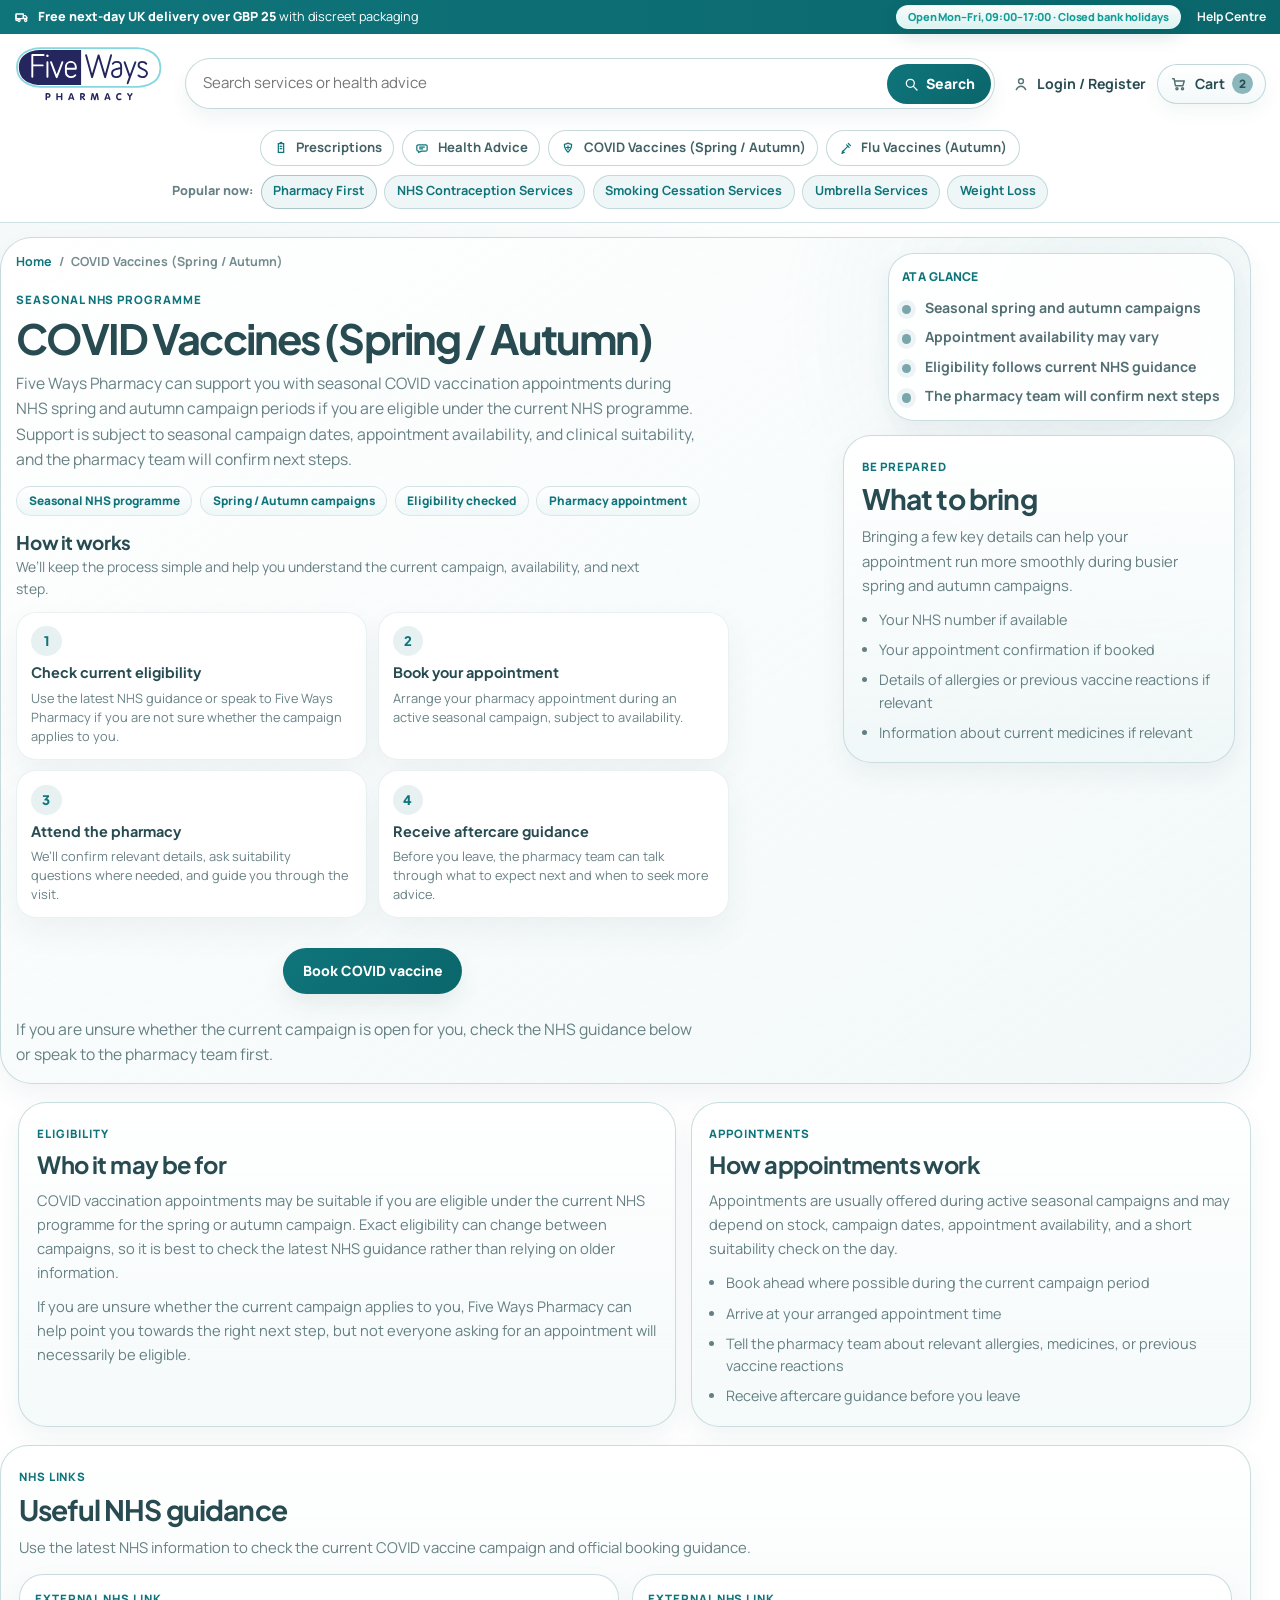
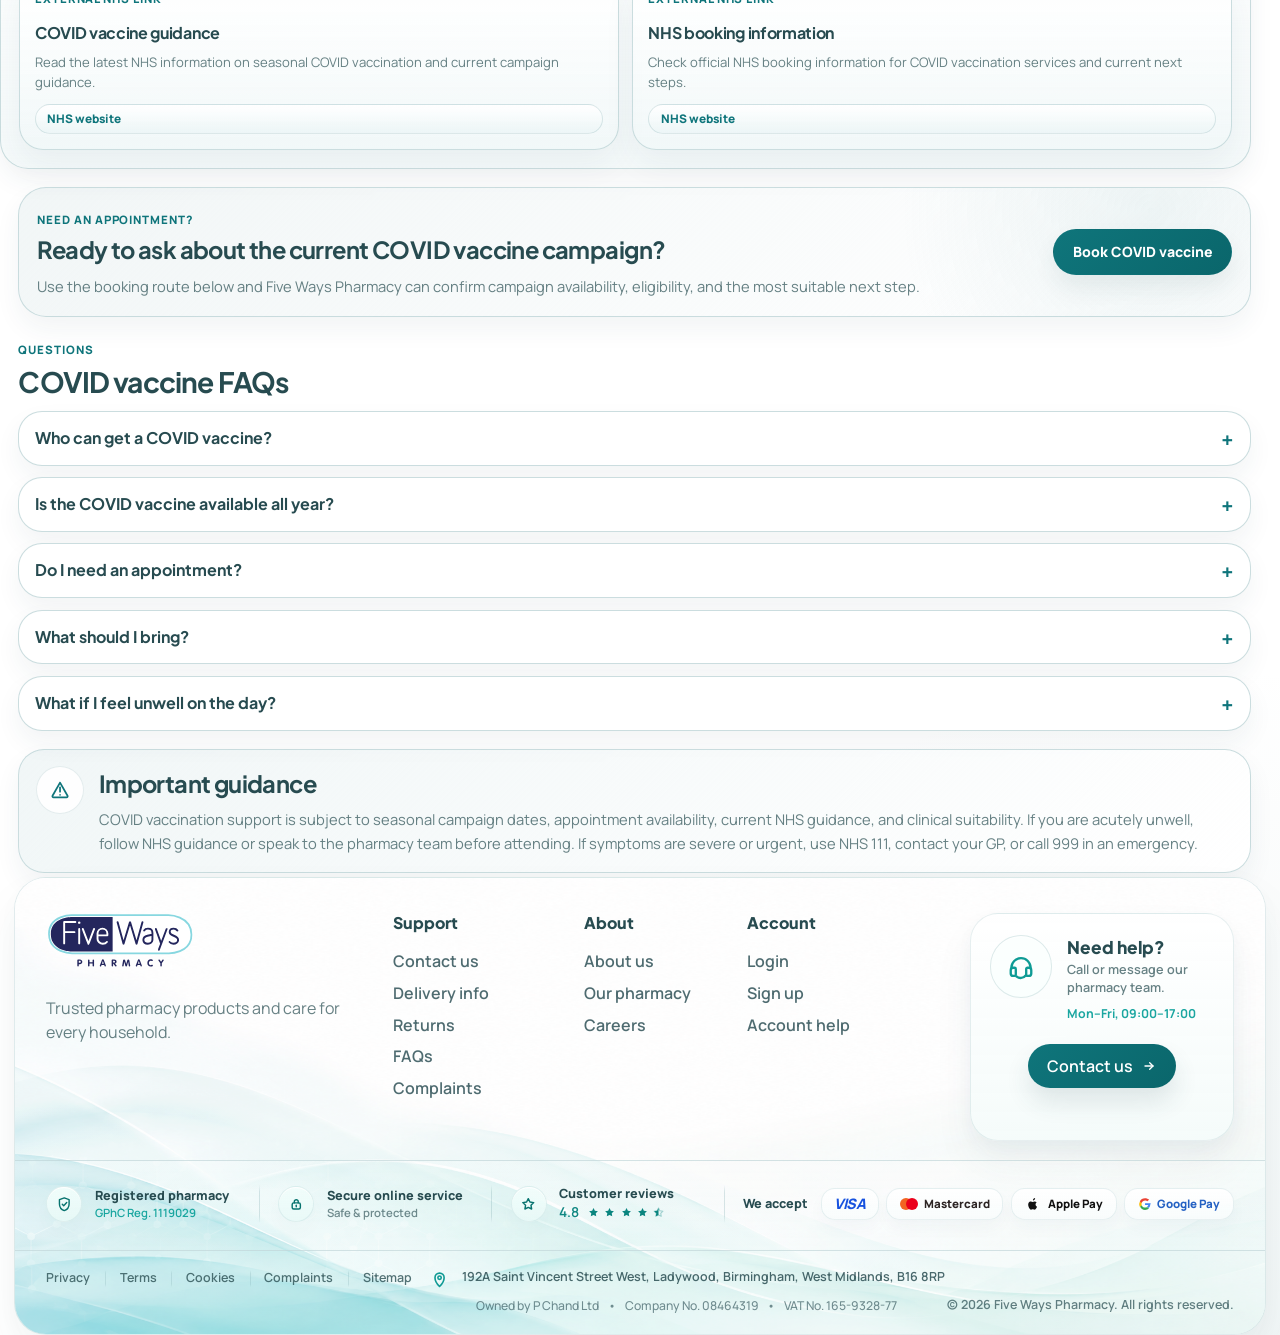
==== commit f78382d3: "Refine prescriptions navigation and stop smoking content" ====
--- a/covid-vaccines/index.html
+++ b/covid-vaccines/index.html
@@ -1,4 +1,4 @@
-<!DOCTYPE html>
+﻿<!DOCTYPE html>
 <html lang="en">
 <head>
   <meta charset="UTF-8" />
@@ -174,7 +174,7 @@
                   </svg>
                   <span>Prescriptions &amp; care</span>
                 </p>
-                <a href="#" class="category-pill-dropdown-link">Repeat Prescriptions</a>
+                <a href="../repeat-prescriptions/" class="category-pill-dropdown-link">Repeat Prescriptions</a>
                 <a href="#" class="category-pill-dropdown-link">Private Consultations</a>
                 <a href="#" class="category-pill-dropdown-link">Medicine Advice</a>
               </div>
@@ -204,7 +204,7 @@
             </div>
           </div>
           <div class="category-pill-dropdown category-pill-dropdown--compact category-pill-dropdown--prescriptions">
-            <a href="../prescriptions.html" aria-haspopup="true">
+            <button type="button" aria-haspopup="true" aria-expanded="false">
               <svg viewBox="0 0 24 24" aria-hidden="true">
                 <path d="M8 5.5h8v13H8z" />
                 <path d="M10 3.75h4" />
@@ -212,11 +212,11 @@
                 <path d="M10 13h4" />
               </svg>
               <span>Prescriptions</span>
-            </a>
+            </button>
 
             <div class="category-pill-dropdown-menu category-pill-dropdown-menu--compact" aria-label="Prescriptions menu">
-              <a href="../emergency-prescriptions.html" class="category-pill-dropdown-link">Emergency prescriptions</a>
-              <a href="../repeat-prescriptions.html" class="category-pill-dropdown-link">Repeat prescriptions</a>
+              <a href="../emergency-prescriptions/" class="category-pill-dropdown-link">Emergency supply</a>
+              <a href="../repeat-prescriptions/" class="category-pill-dropdown-link">Repeat prescriptions</a>
             </div>
           </div>
           <a href="../health-advice/">
@@ -312,7 +312,13 @@
               <a href="../umbrella-services/" class="mobile-menu-link">Umbrella Services</a>
               <a href="../weight-loss-support/" class="mobile-menu-link">Weight Loss</a>
               <a href="../nhs-contraception-services/" class="mobile-menu-link">NHS Contraception Services</a>
-              <a href="../prescriptions.html" class="mobile-menu-link">Prescriptions</a>
+              <details class="mobile-menu-group">
+                <summary class="mobile-menu-link mobile-menu-link--toggle">Prescriptions</summary>
+                <div class="mobile-menu-submenu">
+                  <a href="../emergency-prescriptions/" class="mobile-menu-link">Emergency supply</a>
+                  <a href="../repeat-prescriptions/" class="mobile-menu-link">Repeat prescriptions</a>
+                </div>
+              </details>
               <a href="../health-advice/" class="mobile-menu-link">Health Advice</a>
               <a href="../index.html#shop-by-category" class="mobile-menu-link service-led-hidden" hidden>Over-the-counter Purchases</a>
               <a href="../covid-vaccines/" class="mobile-menu-link">COVID Vaccines (Spring / Autumn)</a>
@@ -943,6 +949,7 @@
       const menuOverlay = document.querySelector(".mobile-menu-overlay");
       const menuClose = document.querySelector(".mobile-menu-close");
       const menuCloseButton = document.querySelector(".mobile-menu-close-button");
+      const menuGroups = menuShell.querySelectorAll(".mobile-menu-group");
 
       if (!menuToggle || !menuShell || !menuDrawer || !menuOverlay || !menuClose) return;
 
@@ -954,6 +961,11 @@
         menuShell.setAttribute("aria-hidden", "true");
         menuDrawer.setAttribute("aria-hidden", "true");
         menuToggle.setAttribute("aria-expanded", "false");
+        menuGroups.forEach((group) => {
+          if (group instanceof HTMLDetailsElement) {
+            group.open = false;
+          }
+        });
 
         if (restoreFocus && lastFocusedElement instanceof HTMLElement) {
           lastFocusedElement.focus();
@@ -1015,3 +1027,5 @@
   </script>
 </body>
 </html>
+
+
--- a/styles.css
+++ b/styles.css
@@ -462,7 +462,8 @@
 }
 
 .category-nav > a,
-.category-nav > .category-pill-dropdown > a {
+.category-nav > .category-pill-dropdown > a,
+.category-nav > .category-pill-dropdown > button {
   display: inline-flex;
   align-items: center;
   gap: 0.45rem;
@@ -476,23 +477,37 @@
   font-weight: 700;
 }
 
+.category-nav > .category-pill-dropdown > button {
+  appearance: none;
+  border: 1px solid rgba(var(--bordersoft-rgb), 0.88);
+  font-family: inherit;
+  line-height: inherit;
+  cursor: pointer;
+}
+
 .category-nav > a.category-pill-popular {
   display: none;
 }
 
 .category-nav > a svg,
-.category-nav > .category-pill-dropdown > a svg {
+.category-nav > .category-pill-dropdown > a svg,
+.category-nav > .category-pill-dropdown > button svg {
   width: 16px;
   height: 16px;
   flex-shrink: 0;
+  fill: none;
+  stroke: currentColor;
   stroke-width: 1.85;
   color: var(--deep-teal);
 }
 
 .category-nav > a:hover,
 .category-nav > .category-pill-dropdown > a:hover,
+.category-nav > .category-pill-dropdown > button:hover,
 .category-pill-dropdown:hover > a,
-.category-pill-dropdown:focus-within > a {
+.category-pill-dropdown:hover > button,
+.category-pill-dropdown:focus-within > a,
+.category-pill-dropdown:focus-within > button {
   transform: translateY(-1px);
   border-color: rgba(var(--secondary-rgb), 0.95);
   box-shadow: 0 10px 18px rgba(var(--textdark-rgb), 0.06);
@@ -559,7 +574,14 @@
   height: 0.56rem;
 }
 
+.category-pill-dropdown--prescriptions::after {
+  left: -0.45rem;
+  width: calc(100% + 0.9rem);
+  height: 0.96rem;
+}
+
 .category-pill-dropdown-menu--compact {
+  top: calc(100% + 0.2rem);
   width: 15.5rem;
   min-width: 15.5rem;
   padding: 0.48rem;
@@ -4130,6 +4152,240 @@
   white-space: nowrap;
 }
 
+.prescriptions-anchor-section {
+  scroll-margin-top: 8rem;
+}
+
+.prescriptions-route-grid {
+  display: grid;
+  grid-template-columns: repeat(2, minmax(0, 1fr));
+  gap: 0.82rem;
+  margin-top: 0.94rem;
+}
+
+.prescriptions-route-card {
+  display: grid;
+  gap: 0.44rem;
+  padding: 1rem;
+  border: 1px solid rgba(var(--bordersoft-rgb), 0.78);
+  border-radius: 24px;
+  background:
+    radial-gradient(circle at 88% 16%, rgba(var(--primary-rgb), 0.12), transparent 24%),
+    linear-gradient(180deg, rgba(255, 255, 255, 0.99), rgba(var(--bgsoft-rgb), 0.52));
+  box-shadow: var(--shadow-soft);
+  text-decoration: none;
+  transition: transform 0.22s ease, box-shadow 0.22s ease, border-color 0.22s ease;
+}
+
+.prescriptions-route-card:hover,
+.prescriptions-route-card:focus-visible {
+  transform: translateY(-2px);
+  border-color: rgba(var(--secondary-rgb), 0.28);
+  box-shadow: 0 18px 32px rgba(var(--textdark-rgb), 0.07);
+}
+
+.prescriptions-route-card:focus-visible {
+  outline: none;
+  box-shadow: var(--focus-ring), 0 18px 32px rgba(var(--textdark-rgb), 0.07);
+}
+
+.prescriptions-route-card h2 {
+  margin: 0;
+  color: var(--text-dark);
+  font-family: "Plus Jakarta Sans", sans-serif;
+  font-size: 1.08rem;
+  line-height: 1.18;
+  letter-spacing: -0.02em;
+}
+
+.prescriptions-route-card p,
+.prescriptions-inline-note,
+.prescriptions-address span {
+  margin: 0;
+  color: var(--muted);
+  font-size: 0.86rem;
+  line-height: 1.56;
+}
+
+.prescriptions-inline-actions {
+  display: flex;
+  flex-wrap: wrap;
+  gap: 0.72rem;
+  margin-top: 0.88rem;
+}
+
+.prescriptions-inline-note {
+  margin-top: 0.76rem;
+}
+
+.prescriptions-subpanel {
+  margin-top: 0.92rem;
+}
+
+.prescriptions-details-card p {
+  margin-bottom: 0.76rem;
+}
+
+.prescriptions-address {
+  display: grid;
+  gap: 0.18rem;
+}
+
+.prescriptions-address strong {
+  color: var(--text-dark);
+  font-size: 0.98rem;
+  font-weight: 800;
+  line-height: 1.28;
+}
+
+.service-detail-page--repeat-prescriptions .service-detail-steps-grid--repeat {
+  margin-top: 0.8rem;
+}
+
+.service-detail-page--repeat-prescriptions .service-detail-step-card {
+  min-height: 148px;
+}
+
+.service-detail-page--repeat-prescriptions .prescriptions-hero-support-strip {
+  display: grid;
+  grid-template-columns: minmax(0, 1.15fr) auto;
+  align-items: center;
+  gap: 0.9rem 1rem;
+  margin-top: 0.92rem;
+}
+
+.service-detail-page--repeat-prescriptions .prescriptions-hero-support-copy {
+  display: grid;
+  gap: 0.3rem;
+}
+
+.service-detail-page--repeat-prescriptions .prescriptions-hero-support-copy h2 {
+  margin: 0;
+  color: var(--text-dark);
+  font-family: "Plus Jakarta Sans", sans-serif;
+  font-size: 1.38rem;
+  line-height: 1.14;
+  letter-spacing: -0.025em;
+}
+
+.service-detail-page--repeat-prescriptions .prescriptions-hero-support-copy p {
+  margin: 0;
+  color: var(--muted);
+  font-size: 0.9rem;
+  line-height: 1.58;
+}
+
+.service-detail-page--repeat-prescriptions .prescriptions-form-intro {
+  display: grid;
+  grid-template-columns: minmax(0, 1fr) minmax(280px, 0.82fr);
+  gap: 0.88rem;
+  align-items: start;
+}
+
+.service-detail-page--repeat-prescriptions .prescriptions-follow-up-card {
+  margin-top: 0;
+  padding: 0.96rem 1rem;
+}
+
+.service-detail-page--repeat-prescriptions .prescriptions-follow-up-card h2 {
+  font-size: 1.18rem;
+}
+
+.service-detail-page--repeat-prescriptions .prescriptions-follow-up-card .service-detail-bullet-list {
+  margin-top: 0.62rem;
+}
+
+.service-detail-page--emergency-prescriptions .prescriptions-emergency-pharmacy-strip {
+  display: grid;
+  grid-template-columns: minmax(0, 0.9fr) minmax(0, 1.12fr);
+  align-items: stretch;
+  gap: 0.92rem 1rem;
+  margin-top: 0.92rem;
+}
+
+.service-detail-page--emergency-prescriptions .prescriptions-emergency-pharmacy-copy {
+  display: grid;
+  gap: 0.3rem;
+  max-width: 25rem;
+}
+
+.service-detail-page--emergency-prescriptions .prescriptions-emergency-pharmacy-copy h2 {
+  margin: 0;
+  color: var(--text-dark);
+  font-family: "Plus Jakarta Sans", sans-serif;
+  font-size: 1.38rem;
+  line-height: 1.12;
+  letter-spacing: -0.025em;
+}
+
+.service-detail-page--emergency-prescriptions .prescriptions-emergency-pharmacy-copy p {
+  margin: 0;
+  max-width: 29rem;
+  color: var(--muted);
+  font-size: 0.92rem;
+  line-height: 1.6;
+}
+
+.service-detail-page--emergency-prescriptions .prescriptions-emergency-address-card {
+  height: 100%;
+  padding: 1rem 1.04rem;
+}
+
+.service-detail-page--emergency-prescriptions .prescriptions-emergency-address-card {
+  display: grid;
+  align-content: start;
+}
+
+.service-detail-page--emergency-prescriptions .prescriptions-emergency-address-shell {
+  display: grid;
+  grid-template-columns: minmax(0, 1fr) auto;
+  align-items: start;
+  gap: 0.92rem;
+}
+
+.service-detail-page--emergency-prescriptions .prescriptions-address--emergency {
+  min-width: 0;
+  justify-self: stretch;
+  gap: 0.24rem;
+}
+
+.service-detail-page--emergency-prescriptions .prescriptions-emergency-postcode-chip {
+  display: grid;
+  align-content: start;
+  justify-items: start;
+  gap: 0.28rem;
+  min-width: 8.9rem;
+  padding: 0.82rem 0.9rem;
+  border: 1px solid rgba(var(--secondary-rgb), 0.16);
+  border-radius: 20px;
+  background: linear-gradient(180deg, rgba(var(--bgsoft-rgb), 0.96), rgba(255, 255, 255, 0.98));
+  box-shadow: inset 0 0 0 1px rgba(var(--secondary-rgb), 0.08);
+  text-align: left;
+}
+
+.service-detail-page--emergency-prescriptions .prescriptions-emergency-postcode-chip strong {
+  color: var(--text-dark);
+  font-family: "Plus Jakarta Sans", sans-serif;
+  font-size: 1.34rem;
+  line-height: 1;
+  letter-spacing: -0.04em;
+}
+
+.service-detail-page--emergency-prescriptions .support-inline-links--emergency {
+  padding-left: 0.62rem;
+}
+
+.service-detail-page--stop-smoking .stop-smoking-understanding-grid {
+  display: grid;
+  grid-template-columns: repeat(3, minmax(0, 1fr));
+  gap: 0.84rem;
+  margin-top: 0.94rem;
+}
+
+.service-detail-page--stop-smoking .stop-smoking-understanding-grid .service-detail-guidance-card {
+  height: 100%;
+}
+
 .service-detail-panel,
 .service-detail-info-card,
 .service-detail-cta-panel {
@@ -4561,6 +4817,35 @@
     grid-template-columns: 1fr;
   }
 
+  .prescriptions-route-grid {
+    grid-template-columns: 1fr;
+  }
+
+  .service-detail-page--repeat-prescriptions .prescriptions-hero-support-strip,
+  .service-detail-page--repeat-prescriptions .prescriptions-form-intro {
+    grid-template-columns: 1fr;
+  }
+
+  .service-detail-page--emergency-prescriptions .prescriptions-emergency-pharmacy-strip {
+    grid-template-columns: 1fr;
+  }
+
+  .service-detail-page--stop-smoking .stop-smoking-understanding-grid {
+    grid-template-columns: 1fr;
+  }
+
+  .service-detail-page--emergency-prescriptions .prescriptions-address--emergency {
+    justify-self: stretch;
+  }
+
+  .service-detail-page--emergency-prescriptions .prescriptions-emergency-address-shell {
+    grid-template-columns: 1fr;
+  }
+
+  .service-detail-page--emergency-prescriptions .prescriptions-emergency-postcode-chip {
+    min-width: 0;
+  }
+
   .pharmacy-first-guide__cta {
     justify-content: flex-start;
   }
@@ -4592,7 +4877,13 @@
   .service-detail-page--speak-to-our-team .service-detail-section--mobile-offset .service-detail-faq-list,
   .service-detail-page--delivery-privacy .service-detail-section--mobile-offset .service-detail-alert,
   .service-detail-page--delivery-privacy .service-detail-section--mobile-offset .service-detail-section-head,
-  .service-detail-page--delivery-privacy .service-detail-section--mobile-offset .service-detail-faq-list {
+  .service-detail-page--delivery-privacy .service-detail-section--mobile-offset .service-detail-faq-list,
+  .service-detail-page--stop-smoking .service-detail-section--mobile-offset .service-detail-alert,
+  .service-detail-page--stop-smoking .service-detail-section--mobile-offset .service-detail-section-head,
+  .service-detail-page--stop-smoking .service-detail-section--mobile-offset .service-detail-faq-list,
+  .service-detail-page--prescriptions .service-detail-section--mobile-offset .service-detail-alert,
+  .service-detail-page--prescriptions .service-detail-section--mobile-offset .service-detail-section-head,
+  .service-detail-page--prescriptions .service-detail-section--mobile-offset .service-detail-faq-list {
     margin-inline-start: 0.42rem;
   }
 
@@ -4655,6 +4946,15 @@
     grid-template-columns: 1fr;
   }
 
+  .prescriptions-inline-actions {
+    flex-direction: column;
+    align-items: stretch;
+  }
+
+  .prescriptions-inline-actions .service-detail-button {
+    width: 100%;
+  }
+
   .pharmacy-first-guide__mini-card,
   .pharmacy-first-guide__urgent,
   .pharmacy-first-guide__eligibility {
@@ -4740,7 +5040,13 @@
   .service-detail-page--speak-to-our-team .service-detail-section--mobile-offset .service-detail-faq-list,
   .service-detail-page--delivery-privacy .service-detail-section--mobile-offset .service-detail-alert,
   .service-detail-page--delivery-privacy .service-detail-section--mobile-offset .service-detail-section-head,
-  .service-detail-page--delivery-privacy .service-detail-section--mobile-offset .service-detail-faq-list {
+  .service-detail-page--delivery-privacy .service-detail-section--mobile-offset .service-detail-faq-list,
+  .service-detail-page--stop-smoking .service-detail-section--mobile-offset .service-detail-alert,
+  .service-detail-page--stop-smoking .service-detail-section--mobile-offset .service-detail-section-head,
+  .service-detail-page--stop-smoking .service-detail-section--mobile-offset .service-detail-faq-list,
+  .service-detail-page--prescriptions .service-detail-section--mobile-offset .service-detail-alert,
+  .service-detail-page--prescriptions .service-detail-section--mobile-offset .service-detail-section-head,
+  .service-detail-page--prescriptions .service-detail-section--mobile-offset .service-detail-faq-list {
     margin-inline-start: 0.34rem;
   }
 
@@ -4836,6 +5142,16 @@
   .pharmacy-first-guide__list {
     font-size: 0.84rem;
     line-height: 1.52;
+  }
+
+  .prescriptions-route-card {
+    padding: 0.92rem;
+    border-radius: 22px;
+  }
+
+  .prescriptions-route-card h2,
+  .prescriptions-address strong {
+    font-size: 1rem;
   }
 
   .service-detail-alert {
@@ -5127,6 +5443,7 @@
   .category-nav > a,
   .category-nav > .category-pill-dropdown,
   .category-nav > .category-pill-dropdown > a,
+  .category-nav > .category-pill-dropdown > button,
   .quick-nav p,
   .quick-pill {
     flex: 0 0 auto;
@@ -5222,7 +5539,8 @@
     flex: 0 0 auto;
   }
 
-  .category-nav a {
+  .category-nav a,
+  .category-nav button {
     min-height: 35px;
     padding: 0.42rem 0.66rem;
     font-size: 0.79rem;
@@ -6161,6 +6479,11 @@
     gap: 0.46rem;
   }
 
+  .mobile-menu-group {
+    display: grid;
+    gap: 0.42rem;
+  }
+
   .mobile-menu-link {
     display: flex;
     align-items: center;
@@ -6176,6 +6499,16 @@
     box-shadow: 0 10px 20px rgba(var(--textdark-rgb), 0.04);
   }
 
+  .mobile-menu-link--toggle {
+    width: 100%;
+    list-style: none;
+    cursor: pointer;
+  }
+
+  .mobile-menu-link--toggle::-webkit-details-marker {
+    display: none;
+  }
+
   .mobile-menu-link::after {
     content: "";
     width: 0.42rem;
@@ -6184,6 +6517,29 @@
     border-top: 1.5px solid rgba(var(--textdark-rgb), 0.42);
     border-right: 1.5px solid rgba(var(--textdark-rgb), 0.42);
     transform: rotate(45deg);
+  }
+
+  .mobile-menu-link--toggle::after {
+    transform: rotate(135deg);
+    transition: transform 180ms ease;
+  }
+
+  .mobile-menu-group[open] > .mobile-menu-link--toggle::after {
+    transform: rotate(-45deg);
+  }
+
+  .mobile-menu-submenu {
+    display: grid;
+    gap: 0.4rem;
+    padding-left: 0.58rem;
+  }
+
+  .mobile-menu-submenu .mobile-menu-link {
+    min-height: 42px;
+    padding: 0.76rem 0.92rem;
+    border-radius: 16px;
+    background: linear-gradient(180deg, rgba(var(--bgsoft-rgb), 0.84), rgba(255, 255, 255, 0.94));
+    box-shadow: 0 8px 18px rgba(var(--textdark-rgb), 0.035);
   }
 
   .mobile-menu-help-card {
@@ -6272,6 +6628,7 @@
   .category-pill-dropdown,
   .category-nav > a,
   .category-nav > .category-pill-dropdown > a,
+  .category-nav > .category-pill-dropdown > button,
   .compact-header-inner,
   .compact-search,
   .compact-search input,
@@ -6546,11 +6903,12 @@
     scroll-padding-inline: 0.72rem;
   }
 
-  .category-nav > a,
-  .category-nav > .category-pill-dropdown > a {
-    min-height: 36px;
-    padding: 0.44rem 0.74rem;
-  }
+.category-nav > a,
+.category-nav > .category-pill-dropdown > a,
+.category-nav > .category-pill-dropdown > button {
+  min-height: 36px;
+  padding: 0.44rem 0.74rem;
+}
 
   .category-nav > a:last-child {
     margin-right: 0.22rem;
